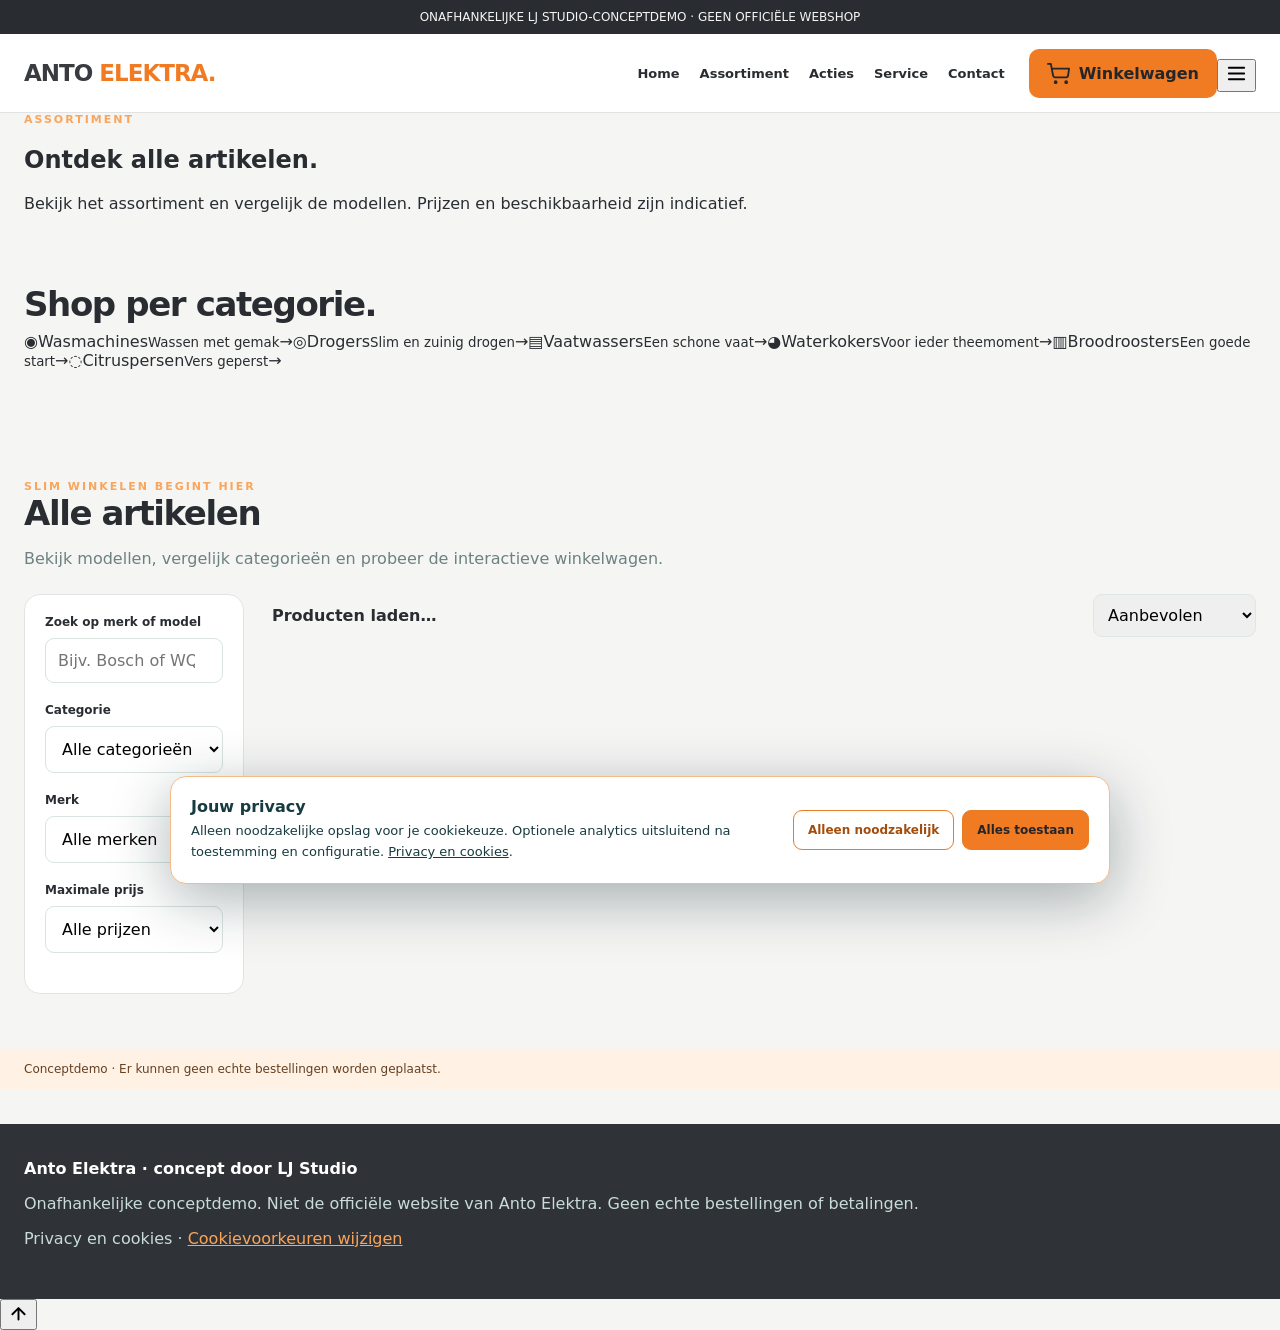
==== assortiment/index.html @ 4a73caa3 "Add responsive multipage catalog, service and category navigation" ====
<!doctype html><html lang="nl"><head><meta charset="utf-8"><meta name="viewport" content="width=device-width,initial-scale=1"><meta name="robots" content="noindex,nofollow"><meta name="theme-color" content="#34373b"><title>Assortiment | Anto Elektra concept · LJ Studio</title><meta name="description" content="Ontdek alle apparaten in de conceptwebshop."><link rel="icon" href="../assets/favicon.svg" type="image/svg+xml"><link rel="stylesheet" href="../assets/style.css?v=5"></head><body><div class="top">ONAFHANKELIJKE LJ STUDIO-CONCEPTDEMO · GEEN OFFICIËLE WEBSHOP</div><header class="header"><div class="wrap head"><a class="brand" href="../index.html" aria-label="Anto Elektra concept, home">ANTO<span> ELEKTRA.</span></a><nav class="site-nav" id="site-nav" aria-label="Hoofdnavigatie"><a href="../index.html" >Home</a><a href="../assortiment/index.html" aria-current="page">Assortiment</a><a href="../index.html#acties">Acties</a><a href="../service.html" >Service</a><a href="../index.html#contact">Contact</a></nav><div class="header-controls"><a class="cart-btn" href="../assortiment/index.html#winkelwagen" aria-label="Bekijk winkelwagen"><svg viewBox="0 0 24 24" width="23" height="23" fill="none" stroke="currentColor" stroke-width="1.9" stroke-linecap="round" stroke-linejoin="round" aria-hidden="true"><circle cx="9" cy="21" r="1"/><circle cx="20" cy="21" r="1"/><path d="M1 2h3l2.4 12.3a2 2 0 0 0 2 1.7H20a2 2 0 0 0 2-1.6L23 7H5"/></svg><span class="cart-label">Winkelwagen</span></a><button class="menu-toggle" type="button" aria-label="Menu openen" aria-controls="site-nav" aria-expanded="false"><svg viewBox="0 0 24 24" width="23" height="23" fill="none" stroke="currentColor" stroke-width="2" stroke-linecap="round"><path d="M4 6h16M4 12h16M4 18h16"/></svg></button></div></div></header><main><section class="subhero"><div class="wrap"><div class="eyebrow">Assortiment</div><h1>Ontdek alle artikelen.</h1><p>Bekijk het assortiment en vergelijk de modellen. Prijzen en beschikbaarheid zijn indicatief.</p></div></section><section class="section"><div class="wrap"><h2>Shop per categorie.</h2><div class="category-tiles"><a class="category-tile" href="../assortiment/wasmachines/"><span class="tile-icon">◉</span><span class="tile-label">Wasmachines</span><small>Wassen met gemak</small><span class="tile-arrow" aria-hidden="true">→</span></a><a class="category-tile" href="../assortiment/drogers/"><span class="tile-icon">◎</span><span class="tile-label">Drogers</span><small>Slim en zuinig drogen</small><span class="tile-arrow" aria-hidden="true">→</span></a><a class="category-tile" href="../assortiment/vaatwassers/"><span class="tile-icon">▤</span><span class="tile-label">Vaatwassers</span><small>Een schone vaat</small><span class="tile-arrow" aria-hidden="true">→</span></a><a class="category-tile" href="../assortiment/waterkokers/"><span class="tile-icon">◕</span><span class="tile-label">Waterkokers</span><small>Voor ieder theemoment</small><span class="tile-arrow" aria-hidden="true">→</span></a><a class="category-tile" href="../assortiment/broodroosters/"><span class="tile-icon">▥</span><span class="tile-label">Broodroosters</span><small>Een goede start</small><span class="tile-arrow" aria-hidden="true">→</span></a><a class="category-tile" href="../assortiment/citruspersen/"><span class="tile-icon">◌</span><span class="tile-label">Citruspersen</span><small>Vers geperst</small><span class="tile-arrow" aria-hidden="true">→</span></a></div></div></section><section class="section" id="producten" data-category-slug=""><div class="wrap"><div class="eyebrow" >Slim winkelen begint hier</div><h2>Alle artikelen</h2><p class="muted">Bekijk modellen, vergelijk categorieën en probeer de interactieve winkelwagen.</p><div class="layout"><aside class="filters"><div><label for="search">Zoek op merk of model</label><input id="search" type="search" placeholder="Bijv. Bosch of WQJ"></div><div><label for="category">Categorie</label><select id="category"><option value="">Alle categorieën</option><option>Wasmachines</option><option>Drogers</option><option>Vaatwassers</option></select></div><div><label for="brand">Merk</label><select id="brand"><option value="">Alle merken</option><option>Bosch</option><option>Siemens</option><option>Miele</option></select></div><div><label for="max-price">Maximale prijs</label><select id="max-price"><option value="">Alle prijzen</option><option value="800">Tot €800</option><option value="1000">Tot €1.000</option><option value="1500">Tot €1.500</option><option value="2500">Tot €2.500</option></select></div></aside><div><div class="catalog-top"><strong id="result-count">Producten laden…</strong><select id="sort" aria-label="Sorteren"><option value="default">Aanbevolen</option><option value="asc">Prijs laag–hoog</option><option value="desc">Prijs hoog–laag</option><option value="name">Naam A–Z</option></select></div><div class="cards" id="product-grid"></div><p id="empty" hidden>Geen producten gevonden. Pas je filters aan.</p></div></div></div></section><div class="notice"><div class="wrap">Conceptdemo · Er kunnen geen echte bestellingen worden geplaatst.</div></div></main><footer class="foot" id="contact"><div class="wrap"><strong>Anto Elektra · concept door LJ Studio</strong><p>Onafhankelijke conceptdemo. Niet de officiële website van Anto Elektra. Geen echte bestellingen of betalingen.</p><p><a href="../privacy.html">Privacy en cookies</a> · <button type="button" data-cookie-settings class="cookie-link">Cookievoorkeuren wijzigen</button></p></div></footer><div id="cart-backdrop" class="drawer-backdrop" hidden></div><aside id="cart-drawer" class="drawer" role="dialog" aria-modal="true" aria-label="Winkelwagen" hidden><div class="drawer-head"><h2>Jouw winkelwagen</h2><button type="button" id="cart-close" aria-label="Sluit winkelwagen">✕</button></div><p class="muted">Demo · geen echte bestellingen</p><div id="cart-lines"></div><div class="progress" aria-hidden="true"><span id="shipping-progress" style="width:0"></span></div><p id="shipping-message" class="muted"></p><div class="totals" id="totals"></div><button class="primary" style="width:100%;opacity:.65;cursor:not-allowed" type="button" disabled>Afrekenen niet beschikbaar</button></aside><div class="detail-backdrop" id="detail-backdrop" hidden><section class="detail" role="dialog" aria-modal="true" aria-label="Productdetails" id="detail-content"></section></div><button class="back-to-top" type="button" aria-label="Terug naar boven" title="Terug naar boven"><svg viewBox="0 0 24 24" width="21" height="21" fill="none" stroke="currentColor" stroke-width="2.2" stroke-linecap="round" stroke-linejoin="round" aria-hidden="true"><path d="m5 14 7-7 7 7M12 7v13"/></svg></button><div class="cookie-banner" id="cookie-banner" role="region" aria-label="Cookiekeuze" hidden><div><strong>Jouw privacy</strong><p>Alleen noodzakelijke opslag voor je cookiekeuze. Optionele analytics uitsluitend na toestemming en configuratie. <a href="../privacy.html">Privacy en cookies</a>.</p></div><div class="cookie-actions"><button type="button" id="cookie-necessary">Alleen noodzakelijk</button><button type="button" id="cookie-accept">Alles toestaan</button></div></div><script src="../assets/config.js" defer></script><script src="../assets/consent.js" defer></script><script src="../assets/site.js?v=1" defer></script><script src="../assets/app.js?v=5" defer></script></body></html>
---- assets/style.css ----
:root{font-family:Inter,system-ui,-apple-system,sans-serif;color:#12252a;background:#f6f8f8;font-synthesis:none}*{box-sizing:border-box}body{margin:0}button,input,select{font:inherit}button{cursor:pointer}a{color:inherit;text-decoration:none}.wrap{max-width:1320px;margin:auto;padding:0 24px}.top{background:#123b42;color:#d9efea;text-align:center;padding:10px;font-size:12px}.header{position:sticky;top:0;background:#fff;z-index:20;border-bottom:1px solid #e1e8e7}.head{display:flex;align-items:center;gap:24px;min-height:78px}.brand{font-weight:900;font-size:23px;letter-spacing:-1px}.brand span{color:#008b80}.head nav{display:flex;gap:20px;font-size:13px;font-weight:700;margin-left:auto}.cart-btn,.primary{background:#087e75;color:#fff;border:0;border-radius:10px;padding:13px 18px;font-weight:800}.cart-btn{white-space:nowrap}.hero{background:#0c3339;color:white;overflow:hidden}.hero-inner{display:grid;grid-template-columns:1.3fr 1fr;gap:35px;align-items:center;min-height:390px}.eyebrow{text-transform:uppercase;letter-spacing:2px;color:#8ce1d2;font-size:11px;font-weight:900}.hero h1{font-size:clamp(36px,5vw,68px);line-height:1.02;letter-spacing:-2.5px;margin:16px 0}.hero p{color:#c4d9d7;line-height:1.7;max-width:550px}.hero-art{height:310px;display:grid;place-items:center;font-size:190px;filter:drop-shadow(0 20px 35px #031b20);color:#c4e8e2}.hero-art svg{width:260px;height:260px}.hero .primary{background:#ffac62;color:#192c2d;display:inline-block;margin-top:15px}.notice{background:#e6f4ef;color:#23584f;padding:13px 0;font-size:12px}.section{padding:55px 0}.section h2{font-size:34px;letter-spacing:-1.4px;margin:0 0 8px}.muted{color:#6d8182}.layout{display:grid;grid-template-columns:220px minmax(0,1fr);gap:28px;margin-top:26px}.filters{background:white;border:1px solid #e2e9e8;border-radius:16px;padding:20px;align-self:start;position:sticky;top:98px}.filters label{display:block;font-weight:800;font-size:12px;margin:0 0 9px}.filters select,.filters input{width:100%;padding:12px;border:1px solid #d9e4e1;border-radius:9px;margin-bottom:20px;background:white}.catalog-top{display:flex;align-items:center;justify-content:space-between;gap:12px;margin-bottom:16px}.catalog-top select{padding:10px;border:1px solid #dce8e4;border-radius:9px}.cards{display:grid;grid-template-columns:repeat(3,minmax(0,1fr));gap:17px}.product{background:white;border:1px solid #e0e8e6;border-radius:16px;overflow:hidden;display:flex;flex-direction:column;min-width:0}.product-art{height:190px;background:linear-gradient(145deg,#e6f1ef,#f9fbfb);display:grid;place-items:center;position:relative}.product-art svg{width:125px;height:145px}.product-art small{position:absolute;top:12px;left:12px;font-size:9px;font-weight:900;letter-spacing:1px;background:#fff;border-radius:30px;padding:7px 9px}.product-body{padding:19px;display:flex;flex-direction:column;flex:1}.product-body .category{color:#00867c;font-size:10px;text-transform:uppercase;font-weight:900;letter-spacing:1px}.product-body h3{font-size:16px;margin:8px 0;min-height:39px}.product-body p{font-size:12px;line-height:1.6;color:#718284}.product-bottom{margin-top:auto;padding-top:15px}.price{font-size:23px;font-weight:900;letter-spacing:-.6px}.product-actions{display:flex;gap:8px;margin-top:12px}.product-actions button{flex:1;padding:11px 8px;border-radius:8px;font-weight:800;font-size:12px;border:1px solid #b8d9d3;background:#edf9f6;color:#087c72}.product-actions button.add{background:#087e75;color:white}.product-actions button:disabled{background:#e9eeee;color:#6b7776;cursor:not-allowed}.drawer-backdrop{position:fixed;inset:0;background:#061c2088;z-index:30}.drawer{position:fixed;right:0;top:0;bottom:0;width:min(460px,100vw);background:white;z-index:31;padding:24px;overflow:auto;box-shadow:-10px 0 50px #061c2033}.drawer-head{display:flex;justify-content:space-between;align-items:center}.drawer-head button,.close{border:0;background:#eff5f2;padding:10px;border-radius:9px}.cart-line{border-bottom:1px solid #e1e9e6;padding:18px 0;display:flex;justify-content:space-between;gap:10px}.qty{display:flex;align-items:center;gap:9px;margin-top:10px}.qty button{width:29px;height:29px;border:1px solid #cde1dc;background:white;border-radius:7px}.qty input{width:42px;text-align:center;border:1px solid #cde1dc;border-radius:7px;padding:5px}.totals{margin-top:25px;border-top:2px solid #123b42;padding-top:14px}.totals div{display:flex;justify-content:space-between;margin:12px 0}.progress{height:8px;border-radius:20px;background:#e0e9e6;overflow:hidden}.progress span{height:100%;display:block;background:#078d7d}.foot{background:#102d33;color:#c9dcd9;padding:35px 0;margin-top:35px}.foot strong{color:white}.detail-backdrop{position:fixed;inset:0;background:#061c20a8;z-index:40;display:grid;place-items:center;padding:18px}.detail{background:white;border-radius:18px;padding:28px;max-width:520px;width:100%;max-height:90vh;overflow:auto}.detail h2{margin:8px 0}.detail p{line-height:1.7}.detail .close{float:right}[hidden]{display:none!important}@media(max-width:950px){.cards{grid-template-columns:repeat(2,minmax(0,1fr))}.head nav{display:none}.hero-inner{grid-template-columns:1fr}.hero-art{display:none}}@media(max-width:600px){.wrap{padding:0 16px}.head{min-height:66px;gap:10px}.brand{font-size:19px}.cart-btn{margin-left:auto;font-size:12px;padding:11px}.hero-inner{min-height:310px}.hero h1{letter-spacing:-1.7px}.section{padding:36px 0}.section h2{font-size:28px}.layout{display:block}.filters{position:static;margin-bottom:20px;display:grid;grid-template-columns:1fr 1fr;gap:0 12px}.filters label{grid-column:span 1}.filters select,.filters input{margin-bottom:12px}.cards{gap:10px}.product-art{height:140px}.product-art svg{width:90px;height:110px}.product-body{padding:12px}.product-body h3{font-size:13px;min-height:34px}.product-body p{font-size:10px}.price{font-size:18px}.product-actions{flex-direction:column}.catalog-top{align-items:flex-start}.catalog-top select{max-width:145px;font-size:11px}}
/* Masterprompt 3.0 consent UI */.cookie-banner{position:fixed;left:16px;right:16px;bottom:16px;z-index:100;background:#fff;color:#173b40;border:1px solid #b5d8d2;box-shadow:0 15px 60px #071e2255;border-radius:16px;padding:20px;max-width:940px;margin:auto;display:flex;align-items:center;gap:24px}.cookie-banner[hidden]{display:none!important}.cookie-banner strong{font-size:16px}.cookie-banner p{font-size:13px;line-height:1.6;margin:5px 0 0}.cookie-banner a{text-decoration:underline}.cookie-actions{display:flex;gap:8px;flex-shrink:0}.cookie-actions button{padding:12px 14px;border:1px solid #0b7d72;border-radius:9px;background:#fff;color:#07594f;font-size:12px;font-weight:800}.cookie-actions button:last-child{background:#087e75;color:#fff}.cookie-link{background:none;border:0;color:inherit;text-decoration:underline;padding:0}.cookie-actions button:focus-visible,.cookie-link:focus-visible,a:focus-visible,button:focus-visible,input:focus-visible,select:focus-visible{outline:3px solid #f6a251;outline-offset:3px}@media(max-width:650px){.cookie-banner{display:block;padding:17px;bottom:8px;left:8px;right:8px}.cookie-actions{margin-top:14px;flex-wrap:wrap}.cookie-actions button{flex:1;min-width:130px}}
/* Anto Elektra concept: anthracite grey + orange */
:root{color:#292d31;background:#f5f5f4}body{background:#f5f5f4}.top{background:#292d31;color:#f5f5f5}.header{border-bottom:1px solid #e2e2e2}.brand{color:#383b3f}.brand span{color:#f17b22}.hero{background:linear-gradient(120deg,#32353a 0%,#51565a 100%)}.hero .eyebrow,.eyebrow{color:#f9a55b!important}.hero p{color:#e2e2e2}.hero .primary,.primary,.cart-btn,.product-actions button.add,.cookie-actions button:last-child{background:#f17b22;color:#242629}.hero .primary:hover,.primary:hover,.cart-btn:hover,.product-actions button.add:hover{background:#ff983d}.notice{background:#fff1e4;color:#654021}.product-body .category{color:#bf5e13}.product-actions button{background:#fff3e9;border-color:#f5c8a3;color:#8c450d}.filters,.product{border-color:#e3e3e3}.product-art{background:linear-gradient(145deg,#e7e7e7,#fafafa)}.product-art small{color:#7a4a26}.progress span{background:#f17b22}.foot{background:#2f3236}.cookie-actions button{border-color:#e77d27;color:#a34d0c}.cookie-banner{border-color:#f3bb88}.cookie-link{color:#f9a55b}.cart-btn{display:inline-flex;align-items:center;gap:9px}.cart-btn svg{flex-shrink:0}.cart-count{display:grid;place-items:center;background:#292d31;color:white;min-width:23px;height:23px;border-radius:50%;font-size:11px;padding:0 5px}.floating-cart{position:fixed;right:17px;bottom:90px;z-index:22;width:60px;height:60px;border-radius:50%;border:0;background:#f17b22;color:#242629;box-shadow:0 12px 35px #0004;display:flex;align-items:center;justify-content:center}.floating-cart[hidden]{display:none!important}.floating-cart svg{width:29px;height:29px}.floating-cart span{position:absolute;top:-5px;right:-5px;background:#33373b;color:white;border-radius:50%;min-width:23px;height:23px;display:grid;place-items:center;font-size:11px;font-weight:900;padding:0 5px}.promo-section{background:#fff}.promo-grid{display:grid;grid-template-columns:repeat(3,minmax(0,1fr));gap:18px;margin-top:25px}.promo-card{border:1px solid #e9ded5;border-radius:18px;background:#fcfaf8;padding:25px;display:flex;flex-direction:column;min-height:250px}.promo-kicker{font-size:11px;letter-spacing:1.3px;font-weight:900;color:#c46418}.promo-card h3{font-size:25px;line-height:1.2;margin:14px 0}.promo-card p{font-size:13px;line-height:1.7;color:#626568}.promo-date{font-size:11px;font-weight:700;color:#7e6c60;margin-top:auto;padding-top:15px}.promo-card a{font-size:12px;font-weight:900;color:#b65a12;margin-top:12px;text-decoration:underline}.promo-disclaimer{font-size:11px;color:#727272;margin-top:18px}@media(max-width:900px){.promo-grid{grid-template-columns:1fr 1fr}}@media(max-width:600px){.cart-label{display:none}.cart-btn{padding:11px}.promo-grid{grid-template-columns:1fr}.promo-card{min-height:0}.floating-cart{bottom:78px;right:12px;width:54px;height:54px}}
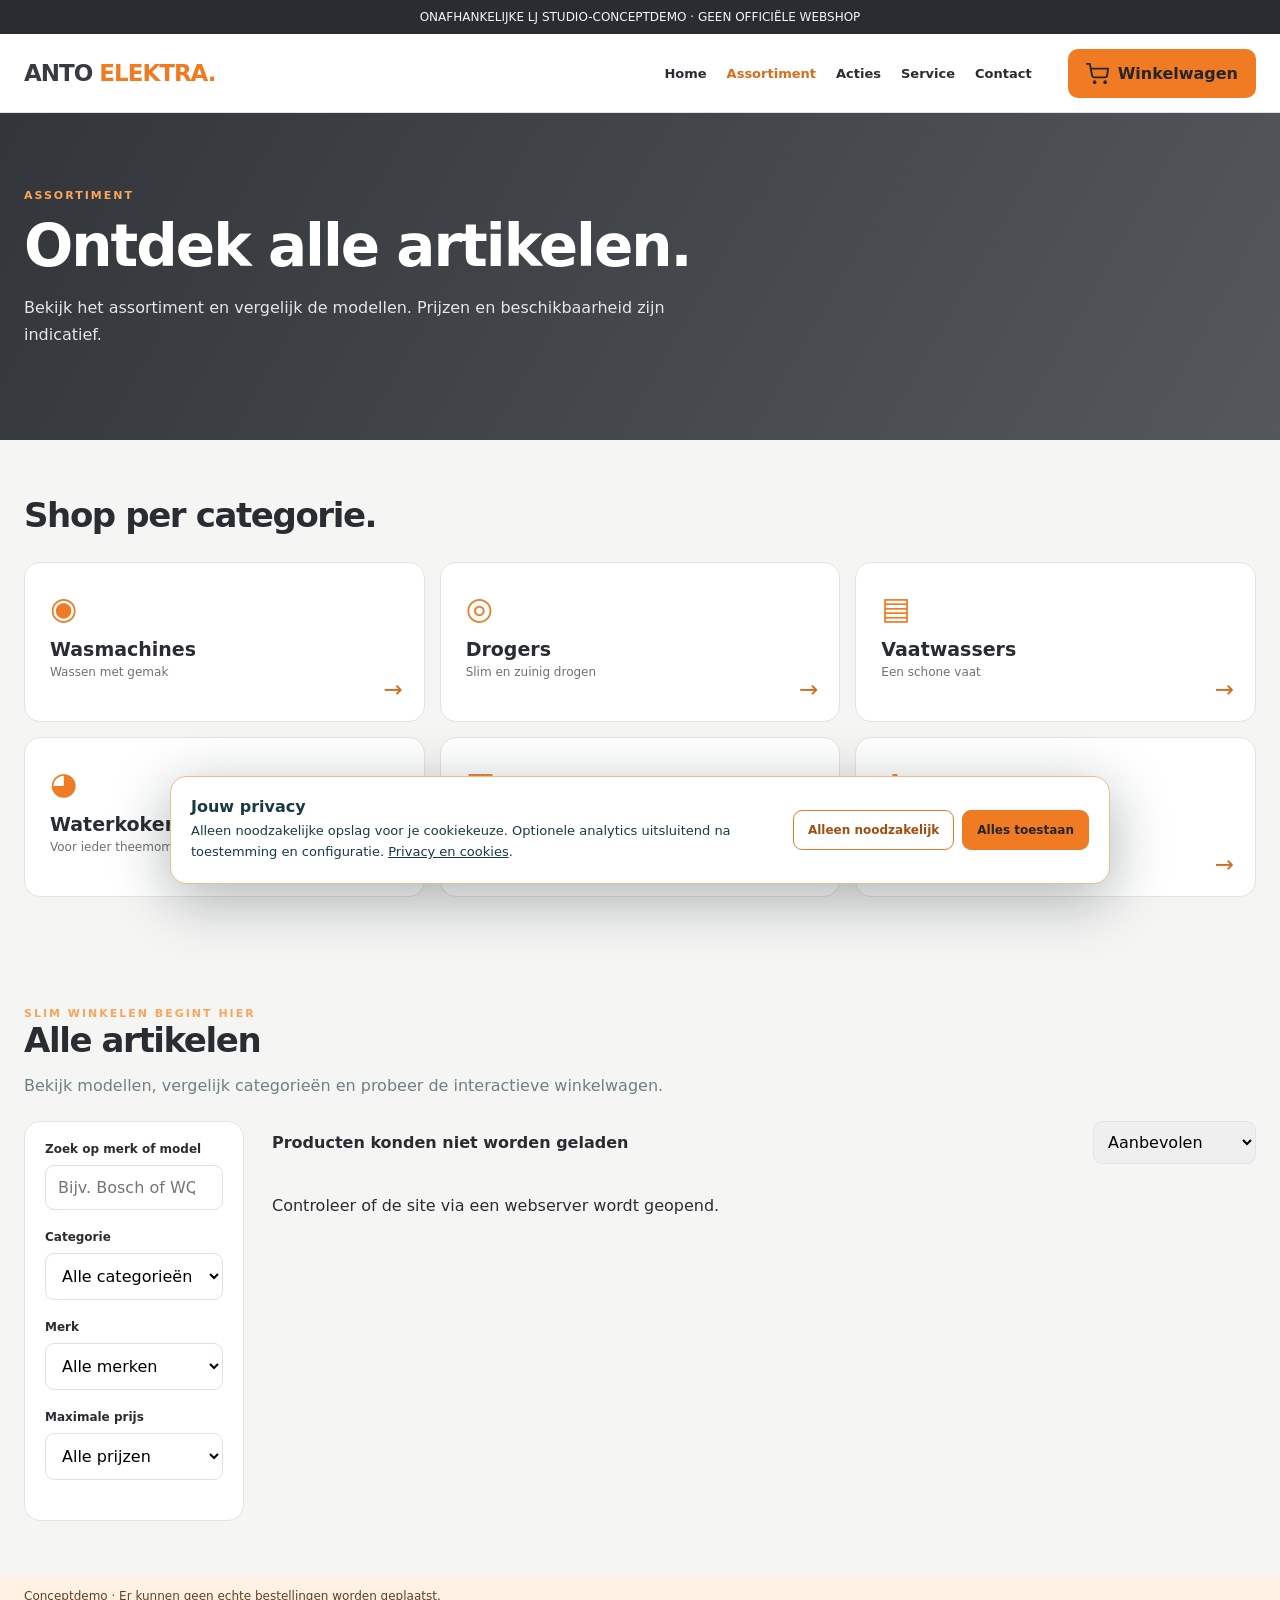
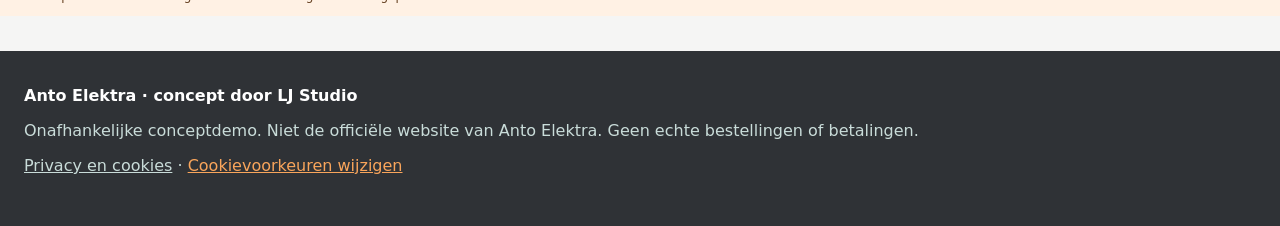
==== commit 6c04b980: "Fix product JSON path for assortment root page" ====
--- a/assortiment/index.html
+++ b/assortiment/index.html
@@ -1 +1 @@
-<!doctype html><html lang="nl"><head><meta charset="utf-8"><meta name="viewport" content="width=device-width,initial-scale=1"><meta name="robots" content="noindex,nofollow"><meta name="theme-color" content="#34373b"><title>Assortiment | Anto Elektra concept · LJ Studio</title><meta name="description" content="Ontdek alle apparaten in de conceptwebshop."><link rel="icon" href="../assets/favicon.svg" type="image/svg+xml"><link rel="stylesheet" href="../assets/style.css?v=5"></head><body><div class="top">ONAFHANKELIJKE LJ STUDIO-CONCEPTDEMO · GEEN OFFICIËLE WEBSHOP</div><header class="header"><div class="wrap head"><a class="brand" href="../index.html" aria-label="Anto Elektra concept, home">ANTO<span> ELEKTRA.</span></a><nav class="site-nav" id="site-nav" aria-label="Hoofdnavigatie"><a href="../index.html" >Home</a><a href="../assortiment/index.html" aria-current="page">Assortiment</a><a href="../index.html#acties">Acties</a><a href="../service.html" >Service</a><a href="../index.html#contact">Contact</a></nav><div class="header-controls"><a class="cart-btn" href="../assortiment/index.html#winkelwagen" aria-label="Bekijk winkelwagen"><svg viewBox="0 0 24 24" width="23" height="23" fill="none" stroke="currentColor" stroke-width="1.9" stroke-linecap="round" stroke-linejoin="round" aria-hidden="true"><circle cx="9" cy="21" r="1"/><circle cx="20" cy="21" r="1"/><path d="M1 2h3l2.4 12.3a2 2 0 0 0 2 1.7H20a2 2 0 0 0 2-1.6L23 7H5"/></svg><span class="cart-label">Winkelwagen</span></a><button class="menu-toggle" type="button" aria-label="Menu openen" aria-controls="site-nav" aria-expanded="false"><svg viewBox="0 0 24 24" width="23" height="23" fill="none" stroke="currentColor" stroke-width="2" stroke-linecap="round"><path d="M4 6h16M4 12h16M4 18h16"/></svg></button></div></div></header><main><section class="subhero"><div class="wrap"><div class="eyebrow">Assortiment</div><h1>Ontdek alle artikelen.</h1><p>Bekijk het assortiment en vergelijk de modellen. Prijzen en beschikbaarheid zijn indicatief.</p></div></section><section class="section"><div class="wrap"><h2>Shop per categorie.</h2><div class="category-tiles"><a class="category-tile" href="../assortiment/wasmachines/"><span class="tile-icon">◉</span><span class="tile-label">Wasmachines</span><small>Wassen met gemak</small><span class="tile-arrow" aria-hidden="true">→</span></a><a class="category-tile" href="../assortiment/drogers/"><span class="tile-icon">◎</span><span class="tile-label">Drogers</span><small>Slim en zuinig drogen</small><span class="tile-arrow" aria-hidden="true">→</span></a><a class="category-tile" href="../assortiment/vaatwassers/"><span class="tile-icon">▤</span><span class="tile-label">Vaatwassers</span><small>Een schone vaat</small><span class="tile-arrow" aria-hidden="true">→</span></a><a class="category-tile" href="../assortiment/waterkokers/"><span class="tile-icon">◕</span><span class="tile-label">Waterkokers</span><small>Voor ieder theemoment</small><span class="tile-arrow" aria-hidden="true">→</span></a><a class="category-tile" href="../assortiment/broodroosters/"><span class="tile-icon">▥</span><span class="tile-label">Broodroosters</span><small>Een goede start</small><span class="tile-arrow" aria-hidden="true">→</span></a><a class="category-tile" href="../assortiment/citruspersen/"><span class="tile-icon">◌</span><span class="tile-label">Citruspersen</span><small>Vers geperst</small><span class="tile-arrow" aria-hidden="true">→</span></a></div></div></section><section class="section" id="producten" data-category-slug=""><div class="wrap"><div class="eyebrow" >Slim winkelen begint hier</div><h2>Alle artikelen</h2><p class="muted">Bekijk modellen, vergelijk categorieën en probeer de interactieve winkelwagen.</p><div class="layout"><aside class="filters"><div><label for="search">Zoek op merk of model</label><input id="search" type="search" placeholder="Bijv. Bosch of WQJ"></div><div><label for="category">Categorie</label><select id="category"><option value="">Alle categorieën</option><option>Wasmachines</option><option>Drogers</option><option>Vaatwassers</option></select></div><div><label for="brand">Merk</label><select id="brand"><option value="">Alle merken</option><option>Bosch</option><option>Siemens</option><option>Miele</option></select></div><div><label for="max-price">Maximale prijs</label><select id="max-price"><option value="">Alle prijzen</option><option value="800">Tot €800</option><option value="1000">Tot €1.000</option><option value="1500">Tot €1.500</option><option value="2500">Tot €2.500</option></select></div></aside><div><div class="catalog-top"><strong id="result-count">Producten laden…</strong><select id="sort" aria-label="Sorteren"><option value="default">Aanbevolen</option><option value="asc">Prijs laag–hoog</option><option value="desc">Prijs hoog–laag</option><option value="name">Naam A–Z</option></select></div><div class="cards" id="product-grid"></div><p id="empty" hidden>Geen producten gevonden. Pas je filters aan.</p></div></div></div></section><div class="notice"><div class="wrap">Conceptdemo · Er kunnen geen echte bestellingen worden geplaatst.</div></div></main><footer class="foot" id="contact"><div class="wrap"><strong>Anto Elektra · concept door LJ Studio</strong><p>Onafhankelijke conceptdemo. Niet de officiële website van Anto Elektra. Geen echte bestellingen of betalingen.</p><p><a href="../privacy.html">Privacy en cookies</a> · <button type="button" data-cookie-settings class="cookie-link">Cookievoorkeuren wijzigen</button></p></div></footer><div id="cart-backdrop" class="drawer-backdrop" hidden></div><aside id="cart-drawer" class="drawer" role="dialog" aria-modal="true" aria-label="Winkelwagen" hidden><div class="drawer-head"><h2>Jouw winkelwagen</h2><button type="button" id="cart-close" aria-label="Sluit winkelwagen">✕</button></div><p class="muted">Demo · geen echte bestellingen</p><div id="cart-lines"></div><div class="progress" aria-hidden="true"><span id="shipping-progress" style="width:0"></span></div><p id="shipping-message" class="muted"></p><div class="totals" id="totals"></div><button class="primary" style="width:100%;opacity:.65;cursor:not-allowed" type="button" disabled>Afrekenen niet beschikbaar</button></aside><div class="detail-backdrop" id="detail-backdrop" hidden><section class="detail" role="dialog" aria-modal="true" aria-label="Productdetails" id="detail-content"></section></div><button class="back-to-top" type="button" aria-label="Terug naar boven" title="Terug naar boven"><svg viewBox="0 0 24 24" width="21" height="21" fill="none" stroke="currentColor" stroke-width="2.2" stroke-linecap="round" stroke-linejoin="round" aria-hidden="true"><path d="m5 14 7-7 7 7M12 7v13"/></svg></button><div class="cookie-banner" id="cookie-banner" role="region" aria-label="Cookiekeuze" hidden><div><strong>Jouw privacy</strong><p>Alleen noodzakelijke opslag voor je cookiekeuze. Optionele analytics uitsluitend na toestemming en configuratie. <a href="../privacy.html">Privacy en cookies</a>.</p></div><div class="cookie-actions"><button type="button" id="cookie-necessary">Alleen noodzakelijk</button><button type="button" id="cookie-accept">Alles toestaan</button></div></div><script src="../assets/config.js" defer></script><script src="../assets/consent.js" defer></script><script src="../assets/site.js?v=1" defer></script><script src="../assets/app.js?v=5" defer></script></body></html>+<!doctype html><html lang="nl"><head><meta charset="utf-8"><meta name="viewport" content="width=device-width,initial-scale=1"><meta name="robots" content="noindex,nofollow"><meta name="theme-color" content="#34373b"><title>Assortiment | Anto Elektra concept · LJ Studio</title><meta name="description" content="Ontdek alle apparaten in de conceptwebshop."><link rel="icon" href="../assets/favicon.svg" type="image/svg+xml"><link rel="stylesheet" href="../assets/style.css?v=5"></head><body><div class="top">ONAFHANKELIJKE LJ STUDIO-CONCEPTDEMO · GEEN OFFICIËLE WEBSHOP</div><header class="header"><div class="wrap head"><a class="brand" href="../index.html" aria-label="Anto Elektra concept, home">ANTO<span> ELEKTRA.</span></a><nav class="site-nav" id="site-nav" aria-label="Hoofdnavigatie"><a href="../index.html" >Home</a><a href="../assortiment/index.html" aria-current="page">Assortiment</a><a href="../index.html#acties">Acties</a><a href="../service.html" >Service</a><a href="../index.html#contact">Contact</a></nav><div class="header-controls"><a class="cart-btn" href="../assortiment/index.html#winkelwagen" aria-label="Bekijk winkelwagen"><svg viewBox="0 0 24 24" width="23" height="23" fill="none" stroke="currentColor" stroke-width="1.9" stroke-linecap="round" stroke-linejoin="round" aria-hidden="true"><circle cx="9" cy="21" r="1"/><circle cx="20" cy="21" r="1"/><path d="M1 2h3l2.4 12.3a2 2 0 0 0 2 1.7H20a2 2 0 0 0 2-1.6L23 7H5"/></svg><span class="cart-label">Winkelwagen</span></a><button class="menu-toggle" type="button" aria-label="Menu openen" aria-controls="site-nav" aria-expanded="false"><svg viewBox="0 0 24 24" width="23" height="23" fill="none" stroke="currentColor" stroke-width="2" stroke-linecap="round"><path d="M4 6h16M4 12h16M4 18h16"/></svg></button></div></div></header><main><section class="subhero"><div class="wrap"><div class="eyebrow">Assortiment</div><h1>Ontdek alle artikelen.</h1><p>Bekijk het assortiment en vergelijk de modellen. Prijzen en beschikbaarheid zijn indicatief.</p></div></section><section class="section"><div class="wrap"><h2>Shop per categorie.</h2><div class="category-tiles"><a class="category-tile" href="../assortiment/wasmachines/"><span class="tile-icon">◉</span><span class="tile-label">Wasmachines</span><small>Wassen met gemak</small><span class="tile-arrow" aria-hidden="true">→</span></a><a class="category-tile" href="../assortiment/drogers/"><span class="tile-icon">◎</span><span class="tile-label">Drogers</span><small>Slim en zuinig drogen</small><span class="tile-arrow" aria-hidden="true">→</span></a><a class="category-tile" href="../assortiment/vaatwassers/"><span class="tile-icon">▤</span><span class="tile-label">Vaatwassers</span><small>Een schone vaat</small><span class="tile-arrow" aria-hidden="true">→</span></a><a class="category-tile" href="../assortiment/waterkokers/"><span class="tile-icon">◕</span><span class="tile-label">Waterkokers</span><small>Voor ieder theemoment</small><span class="tile-arrow" aria-hidden="true">→</span></a><a class="category-tile" href="../assortiment/broodroosters/"><span class="tile-icon">▥</span><span class="tile-label">Broodroosters</span><small>Een goede start</small><span class="tile-arrow" aria-hidden="true">→</span></a><a class="category-tile" href="../assortiment/citruspersen/"><span class="tile-icon">◌</span><span class="tile-label">Citruspersen</span><small>Vers geperst</small><span class="tile-arrow" aria-hidden="true">→</span></a></div></div></section><section class="section" id="producten" data-catalog-data="../data/products.json" data-category-slug=""><div class="wrap"><div class="eyebrow" >Slim winkelen begint hier</div><h2>Alle artikelen</h2><p class="muted">Bekijk modellen, vergelijk categorieën en probeer de interactieve winkelwagen.</p><div class="layout"><aside class="filters"><div><label for="search">Zoek op merk of model</label><input id="search" type="search" placeholder="Bijv. Bosch of WQJ"></div><div><label for="category">Categorie</label><select id="category"><option value="">Alle categorieën</option><option>Wasmachines</option><option>Drogers</option><option>Vaatwassers</option></select></div><div><label for="brand">Merk</label><select id="brand"><option value="">Alle merken</option><option>Bosch</option><option>Siemens</option><option>Miele</option></select></div><div><label for="max-price">Maximale prijs</label><select id="max-price"><option value="">Alle prijzen</option><option value="800">Tot €800</option><option value="1000">Tot €1.000</option><option value="1500">Tot €1.500</option><option value="2500">Tot €2.500</option></select></div></aside><div><div class="catalog-top"><strong id="result-count">Producten laden…</strong><select id="sort" aria-label="Sorteren"><option value="default">Aanbevolen</option><option value="asc">Prijs laag–hoog</option><option value="desc">Prijs hoog–laag</option><option value="name">Naam A–Z</option></select></div><div class="cards" id="product-grid"></div><p id="empty" hidden>Geen producten gevonden. Pas je filters aan.</p></div></div></div></section><div class="notice"><div class="wrap">Conceptdemo · Er kunnen geen echte bestellingen worden geplaatst.</div></div></main><footer class="foot" id="contact"><div class="wrap"><strong>Anto Elektra · concept door LJ Studio</strong><p>Onafhankelijke conceptdemo. Niet de officiële website van Anto Elektra. Geen echte bestellingen of betalingen.</p><p><a href="../privacy.html">Privacy en cookies</a> · <button type="button" data-cookie-settings class="cookie-link">Cookievoorkeuren wijzigen</button></p></div></footer><div id="cart-backdrop" class="drawer-backdrop" hidden></div><aside id="cart-drawer" class="drawer" role="dialog" aria-modal="true" aria-label="Winkelwagen" hidden><div class="drawer-head"><h2>Jouw winkelwagen</h2><button type="button" id="cart-close" aria-label="Sluit winkelwagen">✕</button></div><p class="muted">Demo · geen echte bestellingen</p><div id="cart-lines"></div><div class="progress" aria-hidden="true"><span id="shipping-progress" style="width:0"></span></div><p id="shipping-message" class="muted"></p><div class="totals" id="totals"></div><button class="primary" style="width:100%;opacity:.65;cursor:not-allowed" type="button" disabled>Afrekenen niet beschikbaar</button></aside><div class="detail-backdrop" id="detail-backdrop" hidden><section class="detail" role="dialog" aria-modal="true" aria-label="Productdetails" id="detail-content"></section></div><button class="back-to-top" type="button" aria-label="Terug naar boven" title="Terug naar boven"><svg viewBox="0 0 24 24" width="21" height="21" fill="none" stroke="currentColor" stroke-width="2.2" stroke-linecap="round" stroke-linejoin="round" aria-hidden="true"><path d="m5 14 7-7 7 7M12 7v13"/></svg></button><div class="cookie-banner" id="cookie-banner" role="region" aria-label="Cookiekeuze" hidden><div><strong>Jouw privacy</strong><p>Alleen noodzakelijke opslag voor je cookiekeuze. Optionele analytics uitsluitend na toestemming en configuratie. <a href="../privacy.html">Privacy en cookies</a>.</p></div><div class="cookie-actions"><button type="button" id="cookie-necessary">Alleen noodzakelijk</button><button type="button" id="cookie-accept">Alles toestaan</button></div></div><script src="../assets/config.js" defer></script><script src="../assets/consent.js" defer></script><script src="../assets/site.js?v=1" defer></script><script src="../assets/app.js?v=5" defer></script></body></html>
--- a/assets/style.css
+++ b/assets/style.css
@@ -2,3 +2,6 @@
 /* Masterprompt 3.0 consent UI */.cookie-banner{position:fixed;left:16px;right:16px;bottom:16px;z-index:100;background:#fff;color:#173b40;border:1px solid #b5d8d2;box-shadow:0 15px 60px #071e2255;border-radius:16px;padding:20px;max-width:940px;margin:auto;display:flex;align-items:center;gap:24px}.cookie-banner[hidden]{display:none!important}.cookie-banner strong{font-size:16px}.cookie-banner p{font-size:13px;line-height:1.6;margin:5px 0 0}.cookie-banner a{text-decoration:underline}.cookie-actions{display:flex;gap:8px;flex-shrink:0}.cookie-actions button{padding:12px 14px;border:1px solid #0b7d72;border-radius:9px;background:#fff;color:#07594f;font-size:12px;font-weight:800}.cookie-actions button:last-child{background:#087e75;color:#fff}.cookie-link{background:none;border:0;color:inherit;text-decoration:underline;padding:0}.cookie-actions button:focus-visible,.cookie-link:focus-visible,a:focus-visible,button:focus-visible,input:focus-visible,select:focus-visible{outline:3px solid #f6a251;outline-offset:3px}@media(max-width:650px){.cookie-banner{display:block;padding:17px;bottom:8px;left:8px;right:8px}.cookie-actions{margin-top:14px;flex-wrap:wrap}.cookie-actions button{flex:1;min-width:130px}}
 /* Anto Elektra concept: anthracite grey + orange */
 :root{color:#292d31;background:#f5f5f4}body{background:#f5f5f4}.top{background:#292d31;color:#f5f5f5}.header{border-bottom:1px solid #e2e2e2}.brand{color:#383b3f}.brand span{color:#f17b22}.hero{background:linear-gradient(120deg,#32353a 0%,#51565a 100%)}.hero .eyebrow,.eyebrow{color:#f9a55b!important}.hero p{color:#e2e2e2}.hero .primary,.primary,.cart-btn,.product-actions button.add,.cookie-actions button:last-child{background:#f17b22;color:#242629}.hero .primary:hover,.primary:hover,.cart-btn:hover,.product-actions button.add:hover{background:#ff983d}.notice{background:#fff1e4;color:#654021}.product-body .category{color:#bf5e13}.product-actions button{background:#fff3e9;border-color:#f5c8a3;color:#8c450d}.filters,.product{border-color:#e3e3e3}.product-art{background:linear-gradient(145deg,#e7e7e7,#fafafa)}.product-art small{color:#7a4a26}.progress span{background:#f17b22}.foot{background:#2f3236}.cookie-actions button{border-color:#e77d27;color:#a34d0c}.cookie-banner{border-color:#f3bb88}.cookie-link{color:#f9a55b}.cart-btn{display:inline-flex;align-items:center;gap:9px}.cart-btn svg{flex-shrink:0}.cart-count{display:grid;place-items:center;background:#292d31;color:white;min-width:23px;height:23px;border-radius:50%;font-size:11px;padding:0 5px}.floating-cart{position:fixed;right:17px;bottom:90px;z-index:22;width:60px;height:60px;border-radius:50%;border:0;background:#f17b22;color:#242629;box-shadow:0 12px 35px #0004;display:flex;align-items:center;justify-content:center}.floating-cart[hidden]{display:none!important}.floating-cart svg{width:29px;height:29px}.floating-cart span{position:absolute;top:-5px;right:-5px;background:#33373b;color:white;border-radius:50%;min-width:23px;height:23px;display:grid;place-items:center;font-size:11px;font-weight:900;padding:0 5px}.promo-section{background:#fff}.promo-grid{display:grid;grid-template-columns:repeat(3,minmax(0,1fr));gap:18px;margin-top:25px}.promo-card{border:1px solid #e9ded5;border-radius:18px;background:#fcfaf8;padding:25px;display:flex;flex-direction:column;min-height:250px}.promo-kicker{font-size:11px;letter-spacing:1.3px;font-weight:900;color:#c46418}.promo-card h3{font-size:25px;line-height:1.2;margin:14px 0}.promo-card p{font-size:13px;line-height:1.7;color:#626568}.promo-date{font-size:11px;font-weight:700;color:#7e6c60;margin-top:auto;padding-top:15px}.promo-card a{font-size:12px;font-weight:900;color:#b65a12;margin-top:12px;text-decoration:underline}.promo-disclaimer{font-size:11px;color:#727272;margin-top:18px}@media(max-width:900px){.promo-grid{grid-template-columns:1fr 1fr}}@media(max-width:600px){.cart-label{display:none}.cart-btn{padding:11px}.promo-grid{grid-template-columns:1fr}.promo-card{min-height:0}.floating-cart{bottom:78px;right:12px;width:54px;height:54px}}
+
+/* Multi-page navigation and compact controls */
+.head{position:relative}.header-controls{display:flex;align-items:center;gap:9px;margin-left:12px}.head nav{margin-left:auto}.menu-toggle{display:none;border:1px solid #dedede;background:#fff;color:#34373b;width:45px;height:45px;border-radius:11px;align-items:center;justify-content:center}.head nav a[aria-current="page"]{color:#dc6b1a}.back-to-top{position:fixed;bottom:18px;right:18px;width:43px;height:43px;border-radius:13px;border:1px solid #e6b58d;background:#fff;color:#b95710;box-shadow:0 6px 20px #0002;z-index:24;display:grid;place-items:center;opacity:0;pointer-events:none;transform:translateY(8px);transition:opacity .2s,transform .2s}.back-to-top.is-visible{opacity:1;pointer-events:auto;transform:none}.floating-cart{bottom:74px}.category-tiles{display:grid;grid-template-columns:repeat(3,minmax(0,1fr));gap:15px;margin-top:27px}.category-tile{background:white;border:1px solid #e6e2df;border-radius:16px;padding:25px;min-height:160px;display:flex;flex-direction:column;position:relative;transition:transform .2s,box-shadow .2s}.category-tile:hover{transform:translateY(-3px);box-shadow:0 12px 30px #0001}.tile-icon{font-size:31px;color:#ef7b25;line-height:1.3}.tile-label{font-weight:900;font-size:19px;margin-top:10px}.category-tile small{font-size:12px;color:#6e7174;margin-top:5px}.tile-arrow{position:absolute;right:21px;bottom:19px;color:#d46d1b;font-size:23px}.subhero{background:linear-gradient(120deg,#32353a,#54575b);color:white;padding:76px 0}.subhero h1{font-size:clamp(34px,5vw,58px);letter-spacing:-2px;line-height:1.08;max-width:760px;margin:13px 0}.subhero p{max-width:660px;color:#e5e5e5;line-height:1.7}.service-grid{display:grid;grid-template-columns:repeat(3,minmax(0,1fr));gap:17px;margin-top:30px}.service-card{padding:27px;background:white;border:1px solid #e7e2df;border-radius:17px}.service-num{font-size:12px;color:#c35e16;font-weight:900;letter-spacing:2px}.service-card h3{font-size:21px;margin:18px 0 9px}.service-card p{font-size:14px;color:#6e7174;line-height:1.75}.service-teaser{background:#363a3e;color:white}.service-teaser p{color:#d5d5d5;max-width:700px;line-height:1.8}.service-teaser .primary{display:inline-block;margin:16px 14px 0 0}.hero-secondary{display:inline-block;color:#fff;text-decoration:underline;text-underline-offset:5px;margin:16px 0 0 12px;font-weight:700}.foot a{text-decoration:underline}.cart-btn{text-decoration:none}@media(max-width:950px){.menu-toggle{display:flex}.head nav{display:none;position:absolute;top:100%;left:0;right:0;background:white;box-shadow:0 18px 30px #0002;border-top:1px solid #eee;padding:14px 24px;flex-direction:column;gap:0}.head nav.is-open{display:flex}.head nav a{padding:14px 6px;border-bottom:1px solid #f1f1f1}.header-controls{margin-left:auto}.category-tiles,.service-grid{grid-template-columns:repeat(2,minmax(0,1fr))}}@media(max-width:600px){.head{gap:6px}.brand{font-size:17px;letter-spacing:-.8px}.header-controls{gap:6px}.cart-btn{width:43px;height:43px;display:flex;align-items:center;justify-content:center;padding:0}.menu-toggle{width:43px;height:43px}.category-tiles,.service-grid{grid-template-columns:1fr 1fr;gap:9px}.category-tile{padding:15px;min-height:146px}.tile-label{font-size:15px}.tile-icon{font-size:24px}.tile-arrow{right:12px;bottom:12px}.service-grid{grid-template-columns:1fr}.subhero{padding:46px 0}.back-to-top{right:13px;bottom:14px;width:40px;height:40px}.floating-cart{bottom:66px;right:12px}}
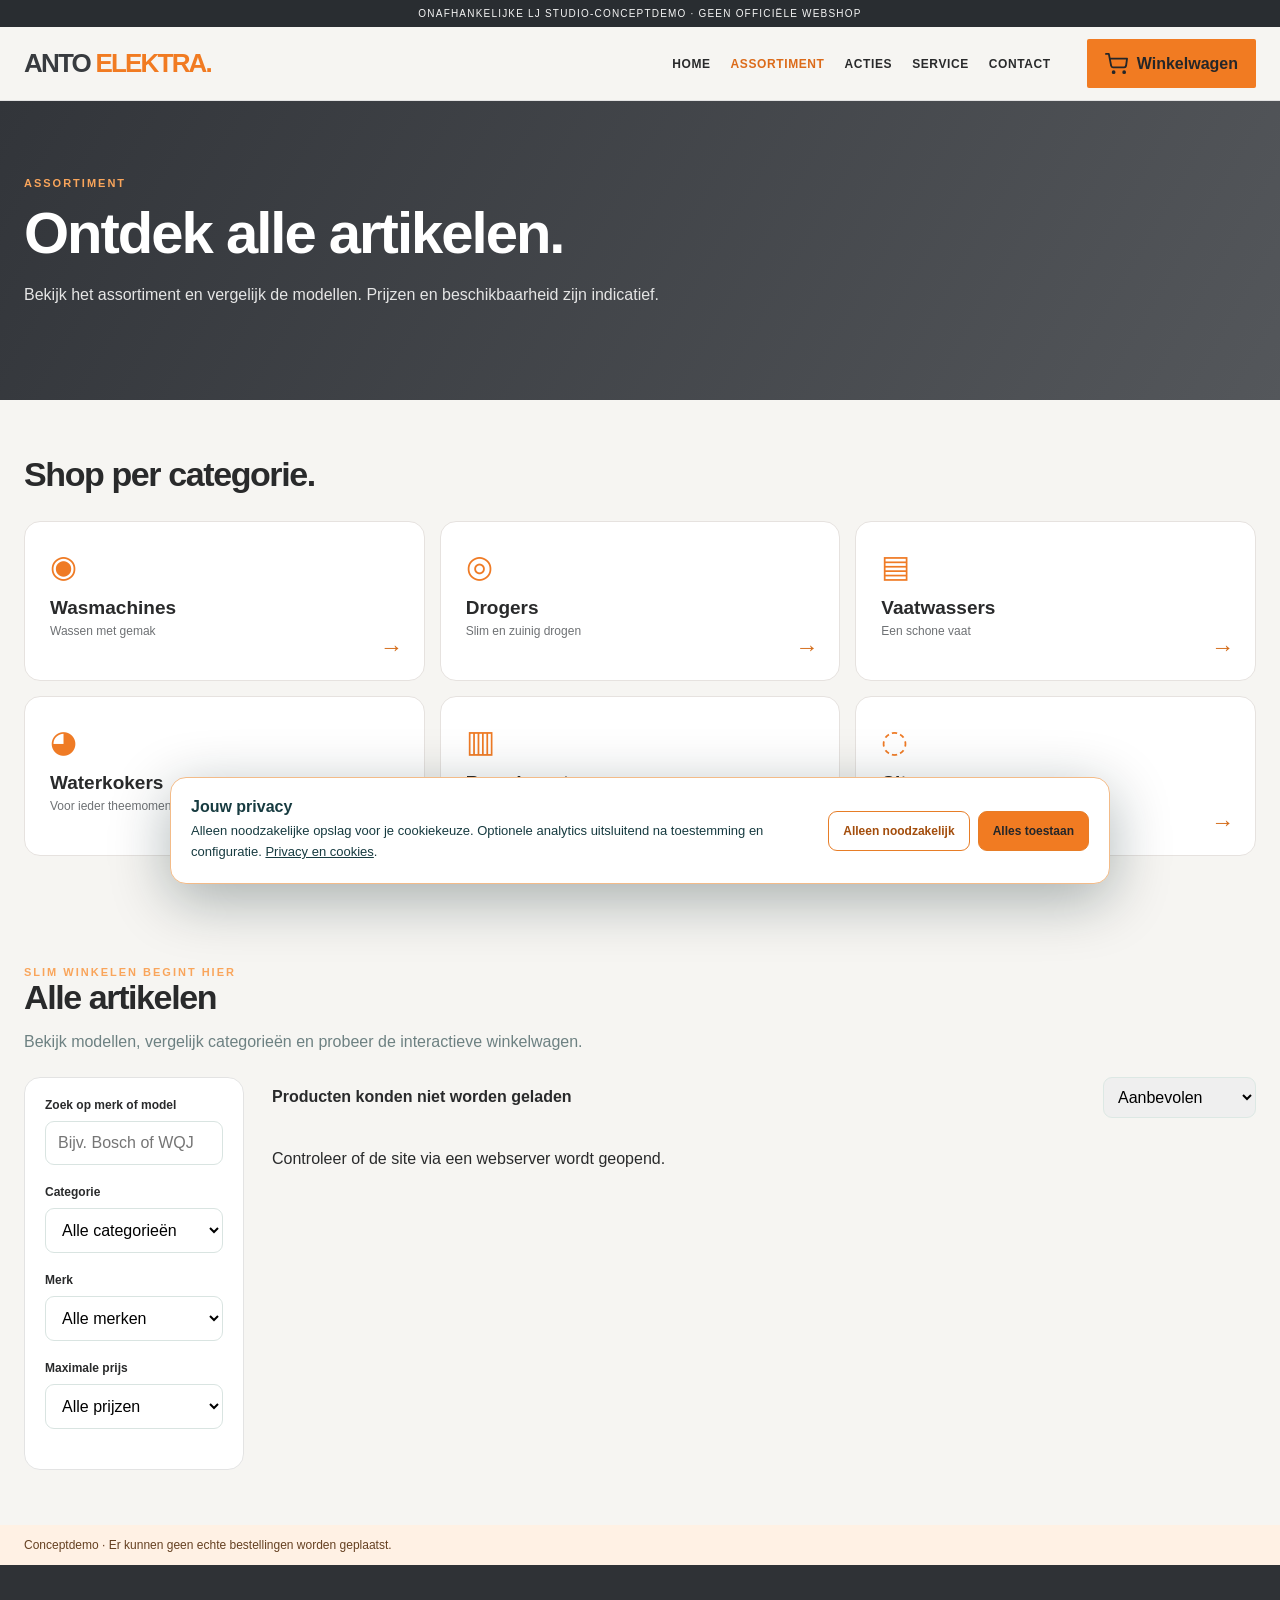
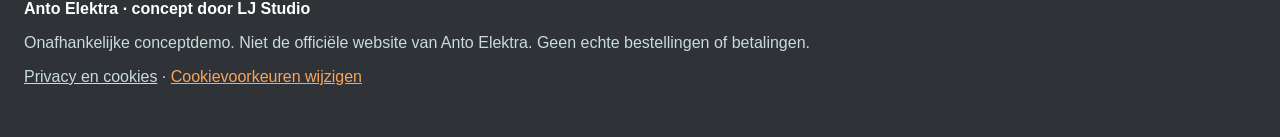
==== commit c886c5cd: "Repair catalog rendering, persistent cart and responsive product browsing" ====
--- a/assortiment/index.html
+++ b/assortiment/index.html
@@ -1 +1 @@
-<!doctype html><html lang="nl"><head><meta charset="utf-8"><meta name="viewport" content="width=device-width,initial-scale=1"><meta name="robots" content="noindex,nofollow"><meta name="theme-color" content="#34373b"><title>Assortiment | Anto Elektra concept · LJ Studio</title><meta name="description" content="Ontdek alle apparaten in de conceptwebshop."><link rel="icon" href="../assets/favicon.svg" type="image/svg+xml"><link rel="stylesheet" href="../assets/style.css?v=5"></head><body><div class="top">ONAFHANKELIJKE LJ STUDIO-CONCEPTDEMO · GEEN OFFICIËLE WEBSHOP</div><header class="header"><div class="wrap head"><a class="brand" href="../index.html" aria-label="Anto Elektra concept, home">ANTO<span> ELEKTRA.</span></a><nav class="site-nav" id="site-nav" aria-label="Hoofdnavigatie"><a href="../index.html" >Home</a><a href="../assortiment/index.html" aria-current="page">Assortiment</a><a href="../index.html#acties">Acties</a><a href="../service.html" >Service</a><a href="../index.html#contact">Contact</a></nav><div class="header-controls"><a class="cart-btn" href="../assortiment/index.html#winkelwagen" aria-label="Bekijk winkelwagen"><svg viewBox="0 0 24 24" width="23" height="23" fill="none" stroke="currentColor" stroke-width="1.9" stroke-linecap="round" stroke-linejoin="round" aria-hidden="true"><circle cx="9" cy="21" r="1"/><circle cx="20" cy="21" r="1"/><path d="M1 2h3l2.4 12.3a2 2 0 0 0 2 1.7H20a2 2 0 0 0 2-1.6L23 7H5"/></svg><span class="cart-label">Winkelwagen</span></a><button class="menu-toggle" type="button" aria-label="Menu openen" aria-controls="site-nav" aria-expanded="false"><svg viewBox="0 0 24 24" width="23" height="23" fill="none" stroke="currentColor" stroke-width="2" stroke-linecap="round"><path d="M4 6h16M4 12h16M4 18h16"/></svg></button></div></div></header><main><section class="subhero"><div class="wrap"><div class="eyebrow">Assortiment</div><h1>Ontdek alle artikelen.</h1><p>Bekijk het assortiment en vergelijk de modellen. Prijzen en beschikbaarheid zijn indicatief.</p></div></section><section class="section"><div class="wrap"><h2>Shop per categorie.</h2><div class="category-tiles"><a class="category-tile" href="../assortiment/wasmachines/"><span class="tile-icon">◉</span><span class="tile-label">Wasmachines</span><small>Wassen met gemak</small><span class="tile-arrow" aria-hidden="true">→</span></a><a class="category-tile" href="../assortiment/drogers/"><span class="tile-icon">◎</span><span class="tile-label">Drogers</span><small>Slim en zuinig drogen</small><span class="tile-arrow" aria-hidden="true">→</span></a><a class="category-tile" href="../assortiment/vaatwassers/"><span class="tile-icon">▤</span><span class="tile-label">Vaatwassers</span><small>Een schone vaat</small><span class="tile-arrow" aria-hidden="true">→</span></a><a class="category-tile" href="../assortiment/waterkokers/"><span class="tile-icon">◕</span><span class="tile-label">Waterkokers</span><small>Voor ieder theemoment</small><span class="tile-arrow" aria-hidden="true">→</span></a><a class="category-tile" href="../assortiment/broodroosters/"><span class="tile-icon">▥</span><span class="tile-label">Broodroosters</span><small>Een goede start</small><span class="tile-arrow" aria-hidden="true">→</span></a><a class="category-tile" href="../assortiment/citruspersen/"><span class="tile-icon">◌</span><span class="tile-label">Citruspersen</span><small>Vers geperst</small><span class="tile-arrow" aria-hidden="true">→</span></a></div></div></section><section class="section" id="producten" data-catalog-data="../data/products.json" data-category-slug=""><div class="wrap"><div class="eyebrow" >Slim winkelen begint hier</div><h2>Alle artikelen</h2><p class="muted">Bekijk modellen, vergelijk categorieën en probeer de interactieve winkelwagen.</p><div class="layout"><aside class="filters"><div><label for="search">Zoek op merk of model</label><input id="search" type="search" placeholder="Bijv. Bosch of WQJ"></div><div><label for="category">Categorie</label><select id="category"><option value="">Alle categorieën</option><option>Wasmachines</option><option>Drogers</option><option>Vaatwassers</option></select></div><div><label for="brand">Merk</label><select id="brand"><option value="">Alle merken</option><option>Bosch</option><option>Siemens</option><option>Miele</option></select></div><div><label for="max-price">Maximale prijs</label><select id="max-price"><option value="">Alle prijzen</option><option value="800">Tot €800</option><option value="1000">Tot €1.000</option><option value="1500">Tot €1.500</option><option value="2500">Tot €2.500</option></select></div></aside><div><div class="catalog-top"><strong id="result-count">Producten laden…</strong><select id="sort" aria-label="Sorteren"><option value="default">Aanbevolen</option><option value="asc">Prijs laag–hoog</option><option value="desc">Prijs hoog–laag</option><option value="name">Naam A–Z</option></select></div><div class="cards" id="product-grid"></div><p id="empty" hidden>Geen producten gevonden. Pas je filters aan.</p></div></div></div></section><div class="notice"><div class="wrap">Conceptdemo · Er kunnen geen echte bestellingen worden geplaatst.</div></div></main><footer class="foot" id="contact"><div class="wrap"><strong>Anto Elektra · concept door LJ Studio</strong><p>Onafhankelijke conceptdemo. Niet de officiële website van Anto Elektra. Geen echte bestellingen of betalingen.</p><p><a href="../privacy.html">Privacy en cookies</a> · <button type="button" data-cookie-settings class="cookie-link">Cookievoorkeuren wijzigen</button></p></div></footer><div id="cart-backdrop" class="drawer-backdrop" hidden></div><aside id="cart-drawer" class="drawer" role="dialog" aria-modal="true" aria-label="Winkelwagen" hidden><div class="drawer-head"><h2>Jouw winkelwagen</h2><button type="button" id="cart-close" aria-label="Sluit winkelwagen">✕</button></div><p class="muted">Demo · geen echte bestellingen</p><div id="cart-lines"></div><div class="progress" aria-hidden="true"><span id="shipping-progress" style="width:0"></span></div><p id="shipping-message" class="muted"></p><div class="totals" id="totals"></div><button class="primary" style="width:100%;opacity:.65;cursor:not-allowed" type="button" disabled>Afrekenen niet beschikbaar</button></aside><div class="detail-backdrop" id="detail-backdrop" hidden><section class="detail" role="dialog" aria-modal="true" aria-label="Productdetails" id="detail-content"></section></div><button class="back-to-top" type="button" aria-label="Terug naar boven" title="Terug naar boven"><svg viewBox="0 0 24 24" width="21" height="21" fill="none" stroke="currentColor" stroke-width="2.2" stroke-linecap="round" stroke-linejoin="round" aria-hidden="true"><path d="m5 14 7-7 7 7M12 7v13"/></svg></button><div class="cookie-banner" id="cookie-banner" role="region" aria-label="Cookiekeuze" hidden><div><strong>Jouw privacy</strong><p>Alleen noodzakelijke opslag voor je cookiekeuze. Optionele analytics uitsluitend na toestemming en configuratie. <a href="../privacy.html">Privacy en cookies</a>.</p></div><div class="cookie-actions"><button type="button" id="cookie-necessary">Alleen noodzakelijk</button><button type="button" id="cookie-accept">Alles toestaan</button></div></div><script src="../assets/config.js" defer></script><script src="../assets/consent.js" defer></script><script src="../assets/site.js?v=1" defer></script><script src="../assets/app.js?v=5" defer></script></body></html>+<!doctype html><html lang="nl"><head><meta charset="utf-8"><meta name="viewport" content="width=device-width,initial-scale=1"><meta name="robots" content="noindex,nofollow"><meta name="theme-color" content="#34373b"><title>Assortiment | Anto Elektra concept · LJ Studio</title><meta name="description" content="Ontdek alle apparaten in de conceptwebshop."><link rel="icon" href="../assets/favicon.svg" type="image/svg+xml"><link rel="stylesheet" href="../assets/style.css?v=8"></head><body><div class="top">ONAFHANKELIJKE LJ STUDIO-CONCEPTDEMO · GEEN OFFICIËLE WEBSHOP</div><header class="header"><div class="wrap head"><a class="brand" href="../index.html" aria-label="Anto Elektra concept, home">ANTO<span> ELEKTRA.</span></a><nav class="site-nav" id="site-nav" aria-label="Hoofdnavigatie"><a href="../index.html" >Home</a><a href="../assortiment/index.html" aria-current="page">Assortiment</a><a href="../index.html#acties">Acties</a><a href="../service.html" >Service</a><a href="../index.html#contact">Contact</a></nav><div class="header-controls"><button type="button" class="cart-btn" data-open-cart aria-label="Open winkelwagen"><svg viewBox="0 0 24 24" width="23" height="23" fill="none" stroke="currentColor" stroke-width="1.9" stroke-linecap="round" stroke-linejoin="round" aria-hidden="true"><circle cx="9" cy="21" r="1"/><circle cx="20" cy="21" r="1"/><path d="M1 2h3l2.4 12.3a2 2 0 0 0 2 1.7H20a2 2 0 0 0 2-1.6L23 7H5"/></svg><span class="cart-label">Winkelwagen</span><span class="header-cart-count" data-cart-count hidden>0</span></button><button class="menu-toggle" type="button" aria-label="Menu openen" aria-controls="site-nav" aria-expanded="false"><svg viewBox="0 0 24 24" width="23" height="23" fill="none" stroke="currentColor" stroke-width="2" stroke-linecap="round"><path d="M4 6h16M4 12h16M4 18h16"/></svg></button></div></div></header><main><section class="subhero"><div class="wrap"><div class="eyebrow">Assortiment</div><h1>Ontdek alle artikelen.</h1><p>Bekijk het assortiment en vergelijk de modellen. Prijzen en beschikbaarheid zijn indicatief.</p></div></section><section class="section"><div class="wrap"><h2>Shop per categorie.</h2><div class="category-tiles"><a class="category-tile" href="../assortiment/wasmachines/"><span class="tile-icon">◉</span><span class="tile-label">Wasmachines</span><small>Wassen met gemak</small><span class="tile-arrow" aria-hidden="true">→</span></a><a class="category-tile" href="../assortiment/drogers/"><span class="tile-icon">◎</span><span class="tile-label">Drogers</span><small>Slim en zuinig drogen</small><span class="tile-arrow" aria-hidden="true">→</span></a><a class="category-tile" href="../assortiment/vaatwassers/"><span class="tile-icon">▤</span><span class="tile-label">Vaatwassers</span><small>Een schone vaat</small><span class="tile-arrow" aria-hidden="true">→</span></a><a class="category-tile" href="../assortiment/waterkokers/"><span class="tile-icon">◕</span><span class="tile-label">Waterkokers</span><small>Voor ieder theemoment</small><span class="tile-arrow" aria-hidden="true">→</span></a><a class="category-tile" href="../assortiment/broodroosters/"><span class="tile-icon">▥</span><span class="tile-label">Broodroosters</span><small>Een goede start</small><span class="tile-arrow" aria-hidden="true">→</span></a><a class="category-tile" href="../assortiment/citruspersen/"><span class="tile-icon">◌</span><span class="tile-label">Citruspersen</span><small>Vers geperst</small><span class="tile-arrow" aria-hidden="true">→</span></a></div></div></section><section class="section" id="producten" data-root="../" data-catalog-data="../data/products.json" data-category-slug=""><div class="wrap"><div class="eyebrow" >Slim winkelen begint hier</div><h2>Alle artikelen</h2><p class="muted">Bekijk modellen, vergelijk categorieën en probeer de interactieve winkelwagen.</p><div class="layout"><aside class="filters"><div><label for="search">Zoek op merk of model</label><input id="search" type="search" placeholder="Bijv. Bosch of WQJ"></div><div><label for="category">Categorie</label><select id="category"><option value="">Alle categorieën</option><option>Wasmachines</option><option>Drogers</option><option>Vaatwassers</option></select></div><div><label for="brand">Merk</label><select id="brand"><option value="">Alle merken</option><option>Bosch</option><option>Siemens</option><option>Miele</option></select></div><div><label for="max-price">Maximale prijs</label><select id="max-price"><option value="">Alle prijzen</option><option value="800">Tot €800</option><option value="1000">Tot €1.000</option><option value="1500">Tot €1.500</option><option value="2500">Tot €2.500</option></select></div></aside><div><div class="catalog-top"><strong id="result-count">Producten laden…</strong><select id="sort" aria-label="Sorteren"><option value="default">Aanbevolen</option><option value="asc">Prijs laag–hoog</option><option value="desc">Prijs hoog–laag</option><option value="name">Naam A–Z</option></select></div><div class="cards" id="product-grid"></div><p id="empty" hidden>Geen producten gevonden. Pas je filters aan.</p></div></div></div></section><div class="notice"><div class="wrap">Conceptdemo · Er kunnen geen echte bestellingen worden geplaatst.</div></div></main><footer class="foot" id="contact"><div class="wrap"><strong>Anto Elektra · concept door LJ Studio</strong><p>Onafhankelijke conceptdemo. Niet de officiële website van Anto Elektra. Geen echte bestellingen of betalingen.</p><p><a href="../privacy.html">Privacy en cookies</a> · <button type="button" data-cookie-settings class="cookie-link">Cookievoorkeuren wijzigen</button></p></div></footer><div id="cart-backdrop" class="drawer-backdrop" hidden></div><aside id="cart-drawer" class="drawer" role="dialog" aria-modal="true" aria-label="Winkelwagen" hidden><div class="drawer-head"><h2>Jouw winkelwagen</h2><button type="button" id="cart-close" aria-label="Sluit winkelwagen">✕</button></div><p class="muted">Demonstratie · afrekenen uitgeschakeld</p><div id="cart-lines" aria-live="polite"></div><div class="progress"><span id="shipping-progress" style="width:0"></span></div><p id="shipping-message" class="muted"></p><div class="totals" id="totals"></div><button type="button" class="primary" disabled style="width:100%;opacity:.65">Afrekenen niet beschikbaar</button></aside><div class="detail-backdrop" id="detail-backdrop" hidden><section class="detail" role="dialog" aria-modal="true" aria-label="Productdetails" id="detail-content"></section></div><div class="cookie-banner" id="cookie-banner" role="region" aria-label="Cookiekeuze" hidden><div><strong>Jouw privacy</strong><p>Alleen noodzakelijke opslag voor je cookiekeuze. Optionele analytics uitsluitend na toestemming en configuratie. <a href="../privacy.html">Privacy en cookies</a>.</p></div><div class="cookie-actions"><button type="button" id="cookie-necessary">Alleen noodzakelijk</button><button type="button" id="cookie-accept">Alles toestaan</button></div></div><script src="../assets/config.js" defer></script><script src="../assets/consent.js" defer></script><script src="../assets/site.js?v=1" defer></script><script src="../assets/app.js?v=8" defer></script></body></html>
--- a/assets/style.css
+++ b/assets/style.css
@@ -5,3 +5,6 @@
 
 /* Multi-page navigation and compact controls */
 .head{position:relative}.header-controls{display:flex;align-items:center;gap:9px;margin-left:12px}.head nav{margin-left:auto}.menu-toggle{display:none;border:1px solid #dedede;background:#fff;color:#34373b;width:45px;height:45px;border-radius:11px;align-items:center;justify-content:center}.head nav a[aria-current="page"]{color:#dc6b1a}.back-to-top{position:fixed;bottom:18px;right:18px;width:43px;height:43px;border-radius:13px;border:1px solid #e6b58d;background:#fff;color:#b95710;box-shadow:0 6px 20px #0002;z-index:24;display:grid;place-items:center;opacity:0;pointer-events:none;transform:translateY(8px);transition:opacity .2s,transform .2s}.back-to-top.is-visible{opacity:1;pointer-events:auto;transform:none}.floating-cart{bottom:74px}.category-tiles{display:grid;grid-template-columns:repeat(3,minmax(0,1fr));gap:15px;margin-top:27px}.category-tile{background:white;border:1px solid #e6e2df;border-radius:16px;padding:25px;min-height:160px;display:flex;flex-direction:column;position:relative;transition:transform .2s,box-shadow .2s}.category-tile:hover{transform:translateY(-3px);box-shadow:0 12px 30px #0001}.tile-icon{font-size:31px;color:#ef7b25;line-height:1.3}.tile-label{font-weight:900;font-size:19px;margin-top:10px}.category-tile small{font-size:12px;color:#6e7174;margin-top:5px}.tile-arrow{position:absolute;right:21px;bottom:19px;color:#d46d1b;font-size:23px}.subhero{background:linear-gradient(120deg,#32353a,#54575b);color:white;padding:76px 0}.subhero h1{font-size:clamp(34px,5vw,58px);letter-spacing:-2px;line-height:1.08;max-width:760px;margin:13px 0}.subhero p{max-width:660px;color:#e5e5e5;line-height:1.7}.service-grid{display:grid;grid-template-columns:repeat(3,minmax(0,1fr));gap:17px;margin-top:30px}.service-card{padding:27px;background:white;border:1px solid #e7e2df;border-radius:17px}.service-num{font-size:12px;color:#c35e16;font-weight:900;letter-spacing:2px}.service-card h3{font-size:21px;margin:18px 0 9px}.service-card p{font-size:14px;color:#6e7174;line-height:1.75}.service-teaser{background:#363a3e;color:white}.service-teaser p{color:#d5d5d5;max-width:700px;line-height:1.8}.service-teaser .primary{display:inline-block;margin:16px 14px 0 0}.hero-secondary{display:inline-block;color:#fff;text-decoration:underline;text-underline-offset:5px;margin:16px 0 0 12px;font-weight:700}.foot a{text-decoration:underline}.cart-btn{text-decoration:none}@media(max-width:950px){.menu-toggle{display:flex}.head nav{display:none;position:absolute;top:100%;left:0;right:0;background:white;box-shadow:0 18px 30px #0002;border-top:1px solid #eee;padding:14px 24px;flex-direction:column;gap:0}.head nav.is-open{display:flex}.head nav a{padding:14px 6px;border-bottom:1px solid #f1f1f1}.header-controls{margin-left:auto}.category-tiles,.service-grid{grid-template-columns:repeat(2,minmax(0,1fr))}}@media(max-width:600px){.head{gap:6px}.brand{font-size:17px;letter-spacing:-.8px}.header-controls{gap:6px}.cart-btn{width:43px;height:43px;display:flex;align-items:center;justify-content:center;padding:0}.menu-toggle{width:43px;height:43px}.category-tiles,.service-grid{grid-template-columns:1fr 1fr;gap:9px}.category-tile{padding:15px;min-height:146px}.tile-label{font-size:15px}.tile-icon{font-size:24px}.tile-arrow{right:12px;bottom:12px}.service-grid{grid-template-columns:1fr}.subhero{padding:46px 0}.back-to-top{right:13px;bottom:14px;width:40px;height:40px}.floating-cart{bottom:66px;right:12px}}
+
+/* LJ Commerce 2026: retail editorial redesign, intentionally distinct from agency cards/hero */
+:root{font-family:Arial,Helvetica,sans-serif;color:#292a2b;background:#f6f5f2}body{background:#f6f5f2}.top{font-size:10px;letter-spacing:1.2px;padding:8px}.header{background:#f6f5f2}.head{min-height:73px}.brand{font-family:Arial,sans-serif;font-size:26px;letter-spacing:-1.8px}.head nav{font-size:12px;text-transform:uppercase;letter-spacing:.6px}.head nav a:hover{color:#d76816}.cart-btn{border-radius:2px}.editorial-home .retail-kicker{font-size:11px;font-weight:900;letter-spacing:2px;color:#dd6c17;display:block}.retail-hero{display:grid;grid-template-columns:52% 48%;min-height:610px;background:#f1efeb}.retail-hero-copy{padding:clamp(45px,7vw,105px) clamp(24px,6vw,105px);display:flex;flex-direction:column;align-items:flex-start;justify-content:center}.retail-hero-copy h1{font-family:Georgia,Times,serif;font-size:clamp(56px,6.4vw,105px);letter-spacing:-5px;line-height:.99;font-weight:400;margin:30px 0}.retail-hero-copy h1 em{color:#df731d;font-weight:400}.retail-hero-copy>p{max-width:450px;line-height:1.8;font-size:16px;color:#626365}.retail-hero-actions{display:flex;align-items:center;gap:22px;flex-wrap:wrap;margin-top:30px}.retail-button{background:#e87821;color:#fff;padding:17px 23px;font-size:12px;font-weight:900;letter-spacing:.4px;display:inline-flex;gap:24px;align-items:center;justify-content:space-between}.retail-button:hover{background:#b9530c}.retail-text-link{font-size:12px;font-weight:800;border-bottom:1px solid #777;padding-bottom:5px}.retail-hero-caption{font-size:10px;color:#8d8b88;margin-top:42px}.retail-hero-scene{background:#e4e1dc;min-height:520px;position:relative;overflow:hidden;display:grid;place-items:center}.scene-orbit{position:absolute;width:660px;height:660px;border:1px solid #cac5be;border-radius:50%;left:50%;top:50%;transform:translate(-50%,-50%);box-shadow:0 0 0 80px #ffffff20,0 0 0 180px #ffffff10}.scene-washer{position:relative;width:min(60%,340px);max-height:470px;filter:drop-shadow(35px 30px 25px #0003);transform:rotate(-5deg)}.scene-label{position:absolute;z-index:2;font-size:12px;letter-spacing:1.7px;line-height:1.4;color:#5c5b59}.scene-label b{font-size:15px;color:#292a2b}.scene-label-top{top:55px;left:40px}.scene-label-bottom{bottom:55px;right:40px;text-align:right}.orange-dot{display:inline-block;background:#df731d;width:8px;height:8px;border-radius:50%;margin-right:8px}.retail-trust{display:grid;grid-template-columns:repeat(4,1fr);border-top:1px solid #dedbd6;border-bottom:1px solid #dedbd6;background:#fff}.retail-trust span{text-align:center;padding:22px 10px;font-size:12px;font-weight:800;border-right:1px solid #e7e5e1}.retail-trust span:last-child{border:0}.retail-categories,.retail-offers{padding:90px max(24px,calc((100vw - 1200px)/2))}.retail-section-heading{display:flex;justify-content:space-between;align-items:end;gap:20px;margin-bottom:35px}.retail-section-heading h2{font-family:Georgia,Times,serif;font-weight:400;font-size:clamp(37px,4vw,65px);letter-spacing:-2px;margin:12px 0 0}.retail-section-heading>a{font-size:12px;font-weight:900;text-decoration:underline;text-underline-offset:5px}.retail-category-list{border-top:1px solid #cac7c2}.retail-category-row{display:grid;grid-template-columns:80px 1fr 170px 50px;align-items:center;min-height:100px;border-bottom:1px solid #cac7c2;transition:padding .2s,background .2s}.retail-category-row:hover{background:#fff;padding:0 16px}.retail-category-number{color:#dd6c17;font-size:12px;font-weight:900}.retail-category-name{font-family:Georgia,Times,serif;font-size:clamp(27px,3vw,45px);letter-spacing:-1px}.retail-category-view{font-size:12px;color:#777}.retail-category-arrow{font-size:25px;color:#d96d1d;text-align:right}.retail-feature{display:grid;grid-template-columns:1fr 1fr;background:#303235;color:#fff;min-height:450px}.retail-feature-block{padding:clamp(40px,7vw,95px);display:flex;flex-direction:column;align-items:flex-start;justify-content:center}.retail-feature-block h2{font:400 clamp(37px,4.2vw,62px)/1.12 Georgia,serif;letter-spacing:-2px;margin:20px 0}.retail-feature-block h2 em{color:#ee893b}.retail-feature-block p{font-size:14px;line-height:1.8;color:#d0d0d0;max-width:470px}.retail-feature-block .retail-button{margin-top:20px}.retail-feature-graphic{background:#e87720;position:relative;overflow:hidden;display:flex;flex-direction:column;align-items:center;justify-content:center;color:#fff}.retail-feature-graphic>span{font-size:14px;letter-spacing:8px;z-index:1}.retail-feature-graphic strong{font-size:clamp(45px,6vw,95px);line-height:.88;letter-spacing:-5px;z-index:1;text-align:center;margin-top:24px}.feature-ring{position:absolute;width:460px;height:460px;border:2px solid #ffffff55;border-radius:50%;box-shadow:0 0 0 80px #ffffff18,0 0 0 170px #ffffff10}.retail-offers{background:#fff}.retail-offer-list{border-top:1px solid #dedbd6}.retail-offer-list a{display:grid;grid-template-columns:180px 1fr 175px;align-items:center;gap:20px;padding:32px 0;border-bottom:1px solid #dedbd6}.retail-offer-list a span{font-size:11px;font-weight:800;color:#bc611a}.retail-offer-list a strong{font:400 27px Georgia,serif}.retail-offer-list a span:last-child{text-align:right}.retail-fineprint{font-size:11px;color:#777;line-height:1.7;margin-top:24px}.foot{margin-top:0}.editorial-home .retail-offers+.foot{margin-top:0}@media(max-width:950px){.retail-hero{grid-template-columns:1fr 1fr}.retail-hero-copy{padding:50px 28px}.retail-hero-copy h1{font-size:clamp(45px,6vw,65px);letter-spacing:-3px}.retail-feature-block{padding:45px 30px}.retail-categories,.retail-offers{padding:65px 28px}}@media(max-width:650px){.retail-hero{grid-template-columns:1fr}.retail-hero-copy{padding:55px 20px 42px}.retail-hero-copy h1{font-size:clamp(55px,12vw,79px);letter-spacing:-3px;margin:25px 0}.retail-hero-copy>p{font-size:14px}.retail-hero-caption{margin-top:30px}.retail-hero-scene{min-height:350px}.scene-washer{width:210px;height:310px}.scene-orbit{width:420px;height:420px}.scene-label-top{top:24px;left:20px}.scene-label-bottom{bottom:24px;right:20px}.retail-trust{grid-template-columns:1fr 1fr}.retail-trust span{padding:17px 8px;font-size:10px;border-bottom:1px solid #e7e5e1}.retail-categories,.retail-offers{padding:56px 18px}.retail-section-heading{align-items:start;flex-direction:column;gap:12px}.retail-section-heading h2{font-size:41px}.retail-category-row{grid-template-columns:35px 1fr 30px;min-height:78px}.retail-category-name{font-size:29px}.retail-category-view{display:none}.retail-feature{grid-template-columns:1fr}.retail-feature-block{padding:55px 22px}.retail-feature-graphic{min-height:260px}.retail-offer-list a{grid-template-columns:1fr;gap:10px;padding:25px 0}.retail-offer-list a strong{font-size:24px}.retail-offer-list a span:last-child{text-align:left}.head{min-height:64px}}
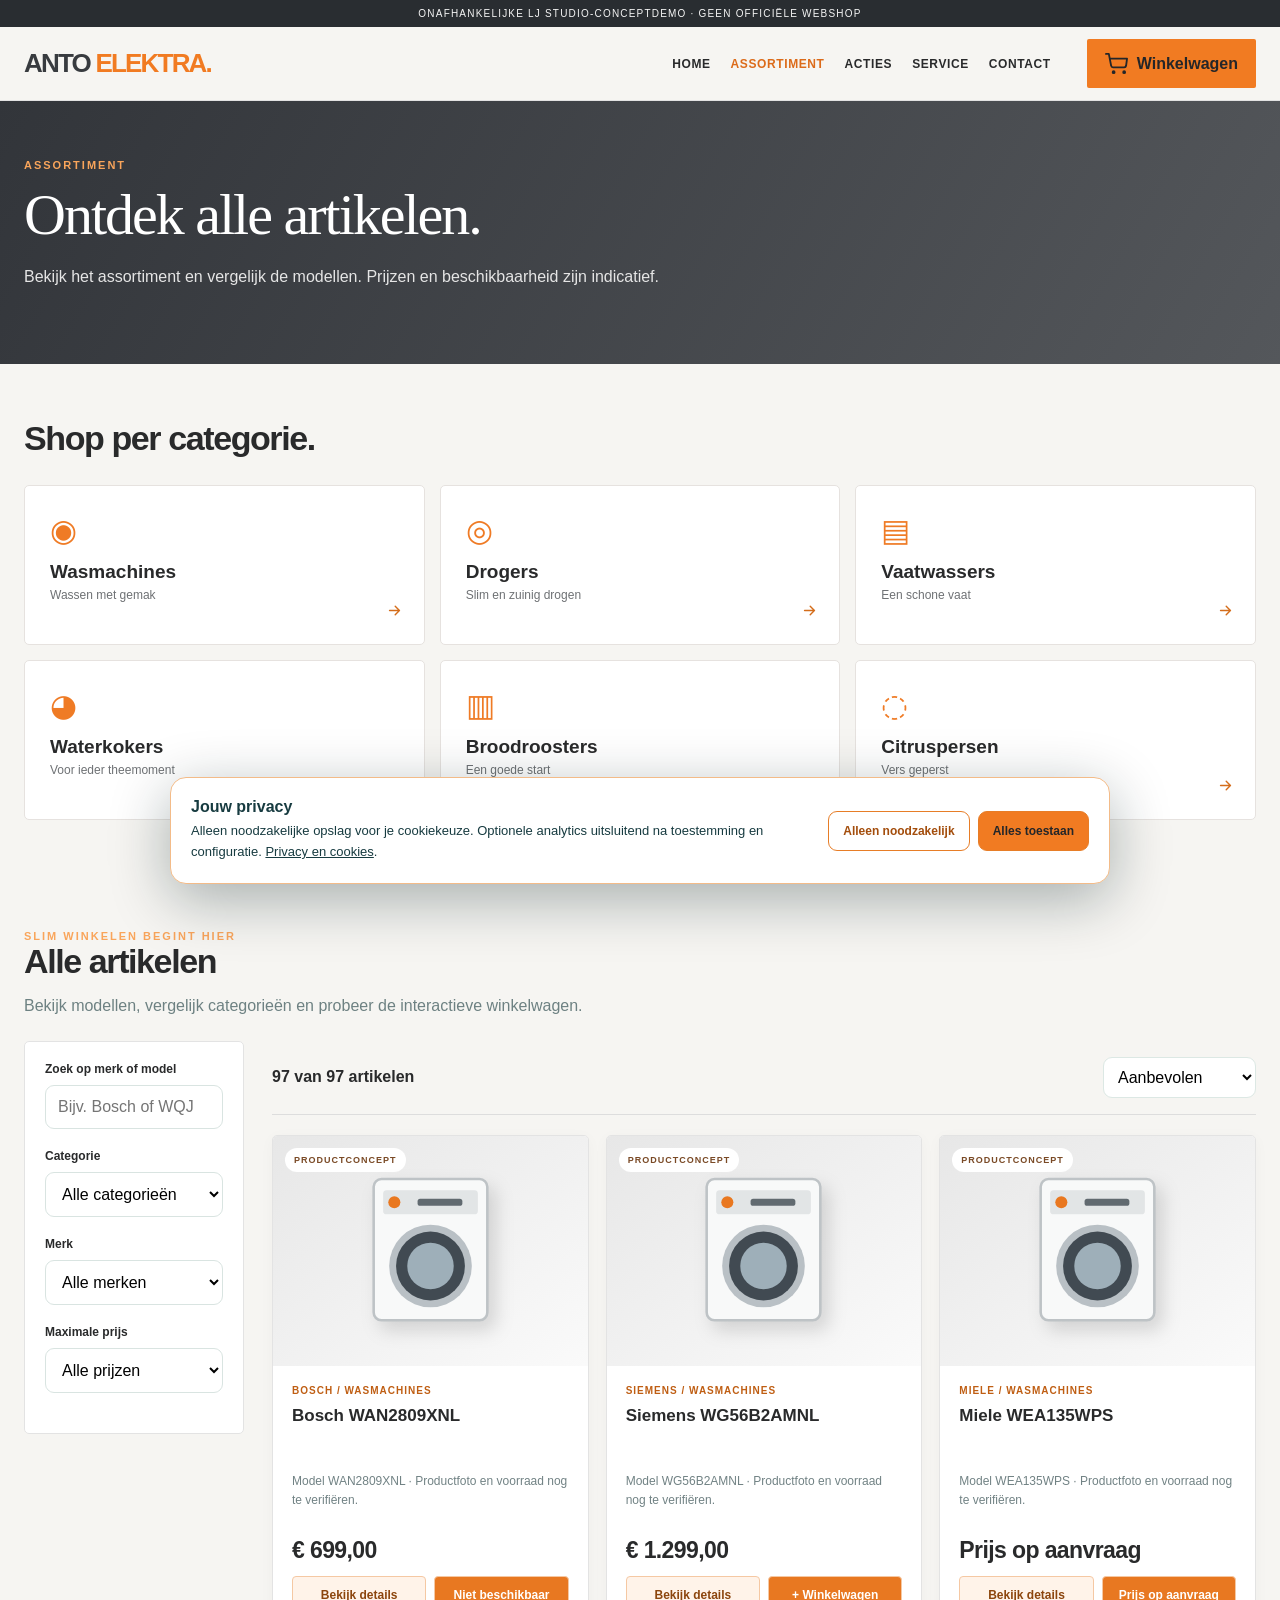
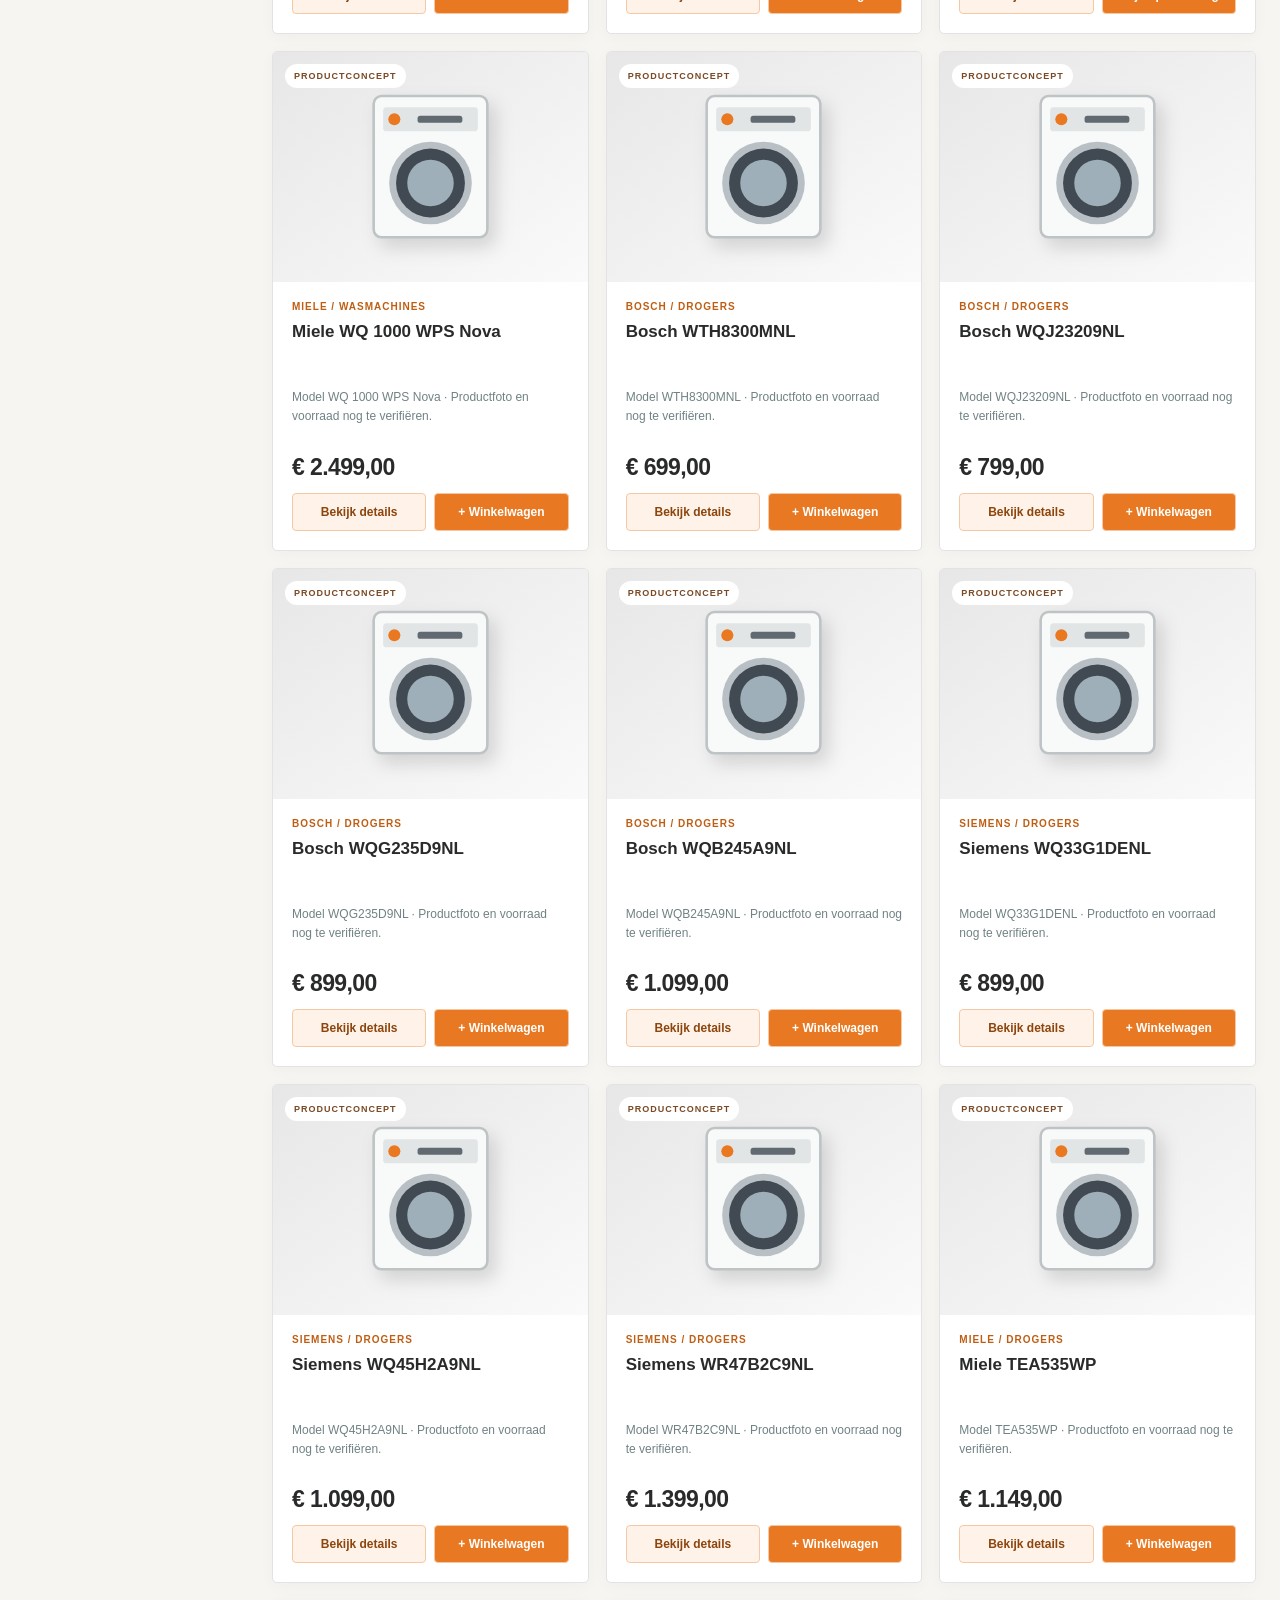
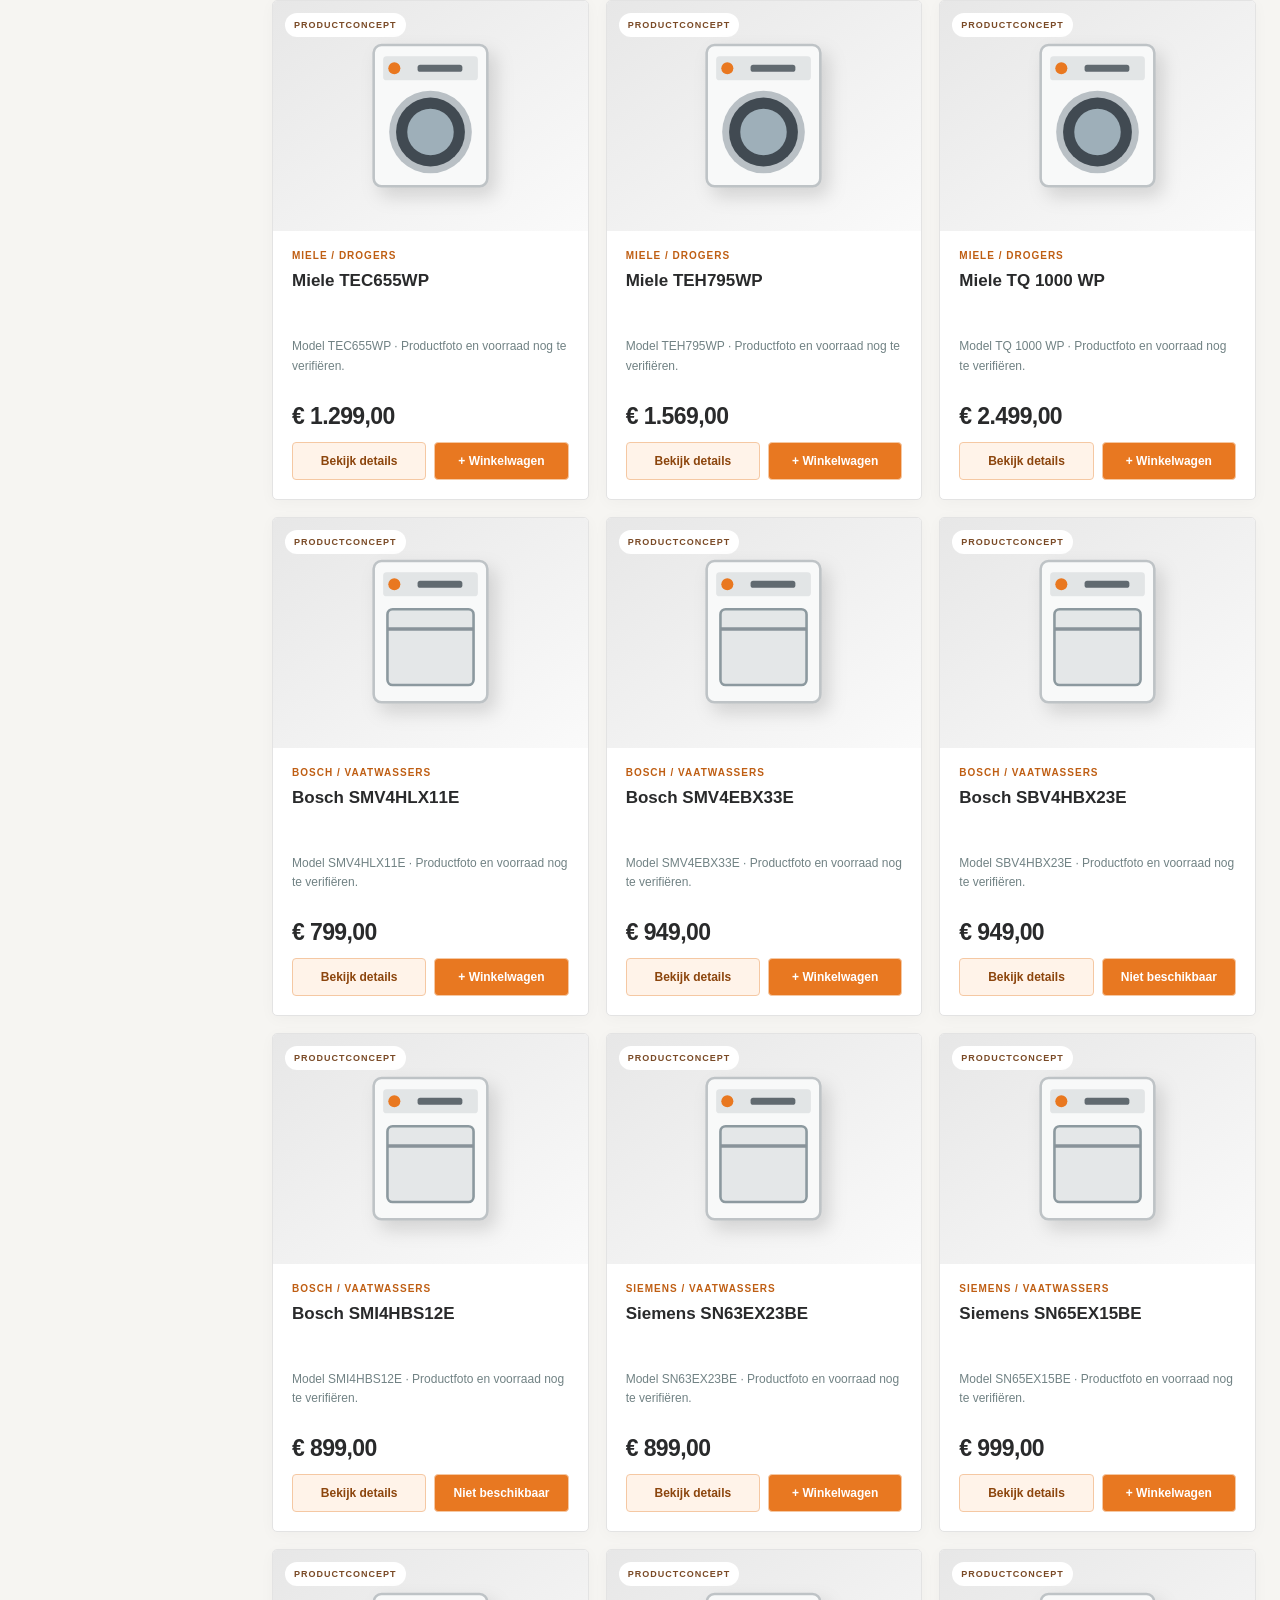
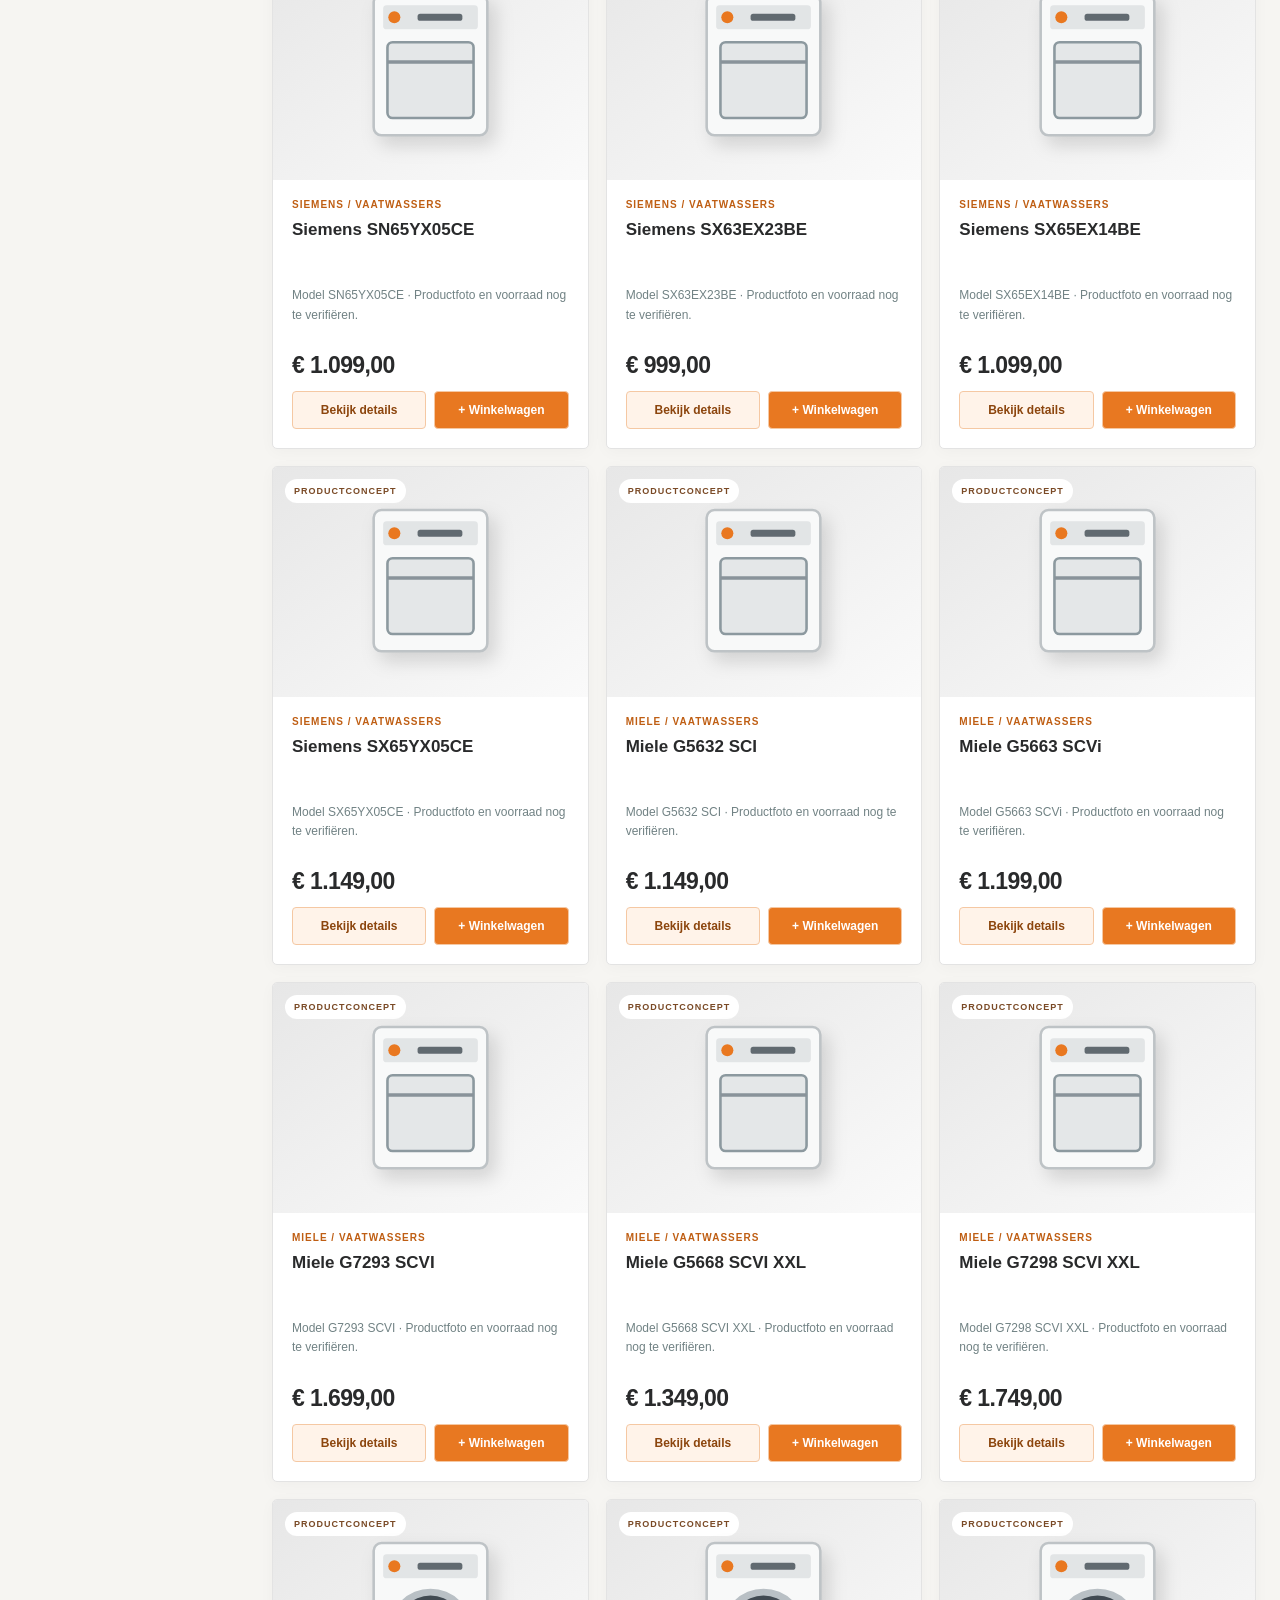
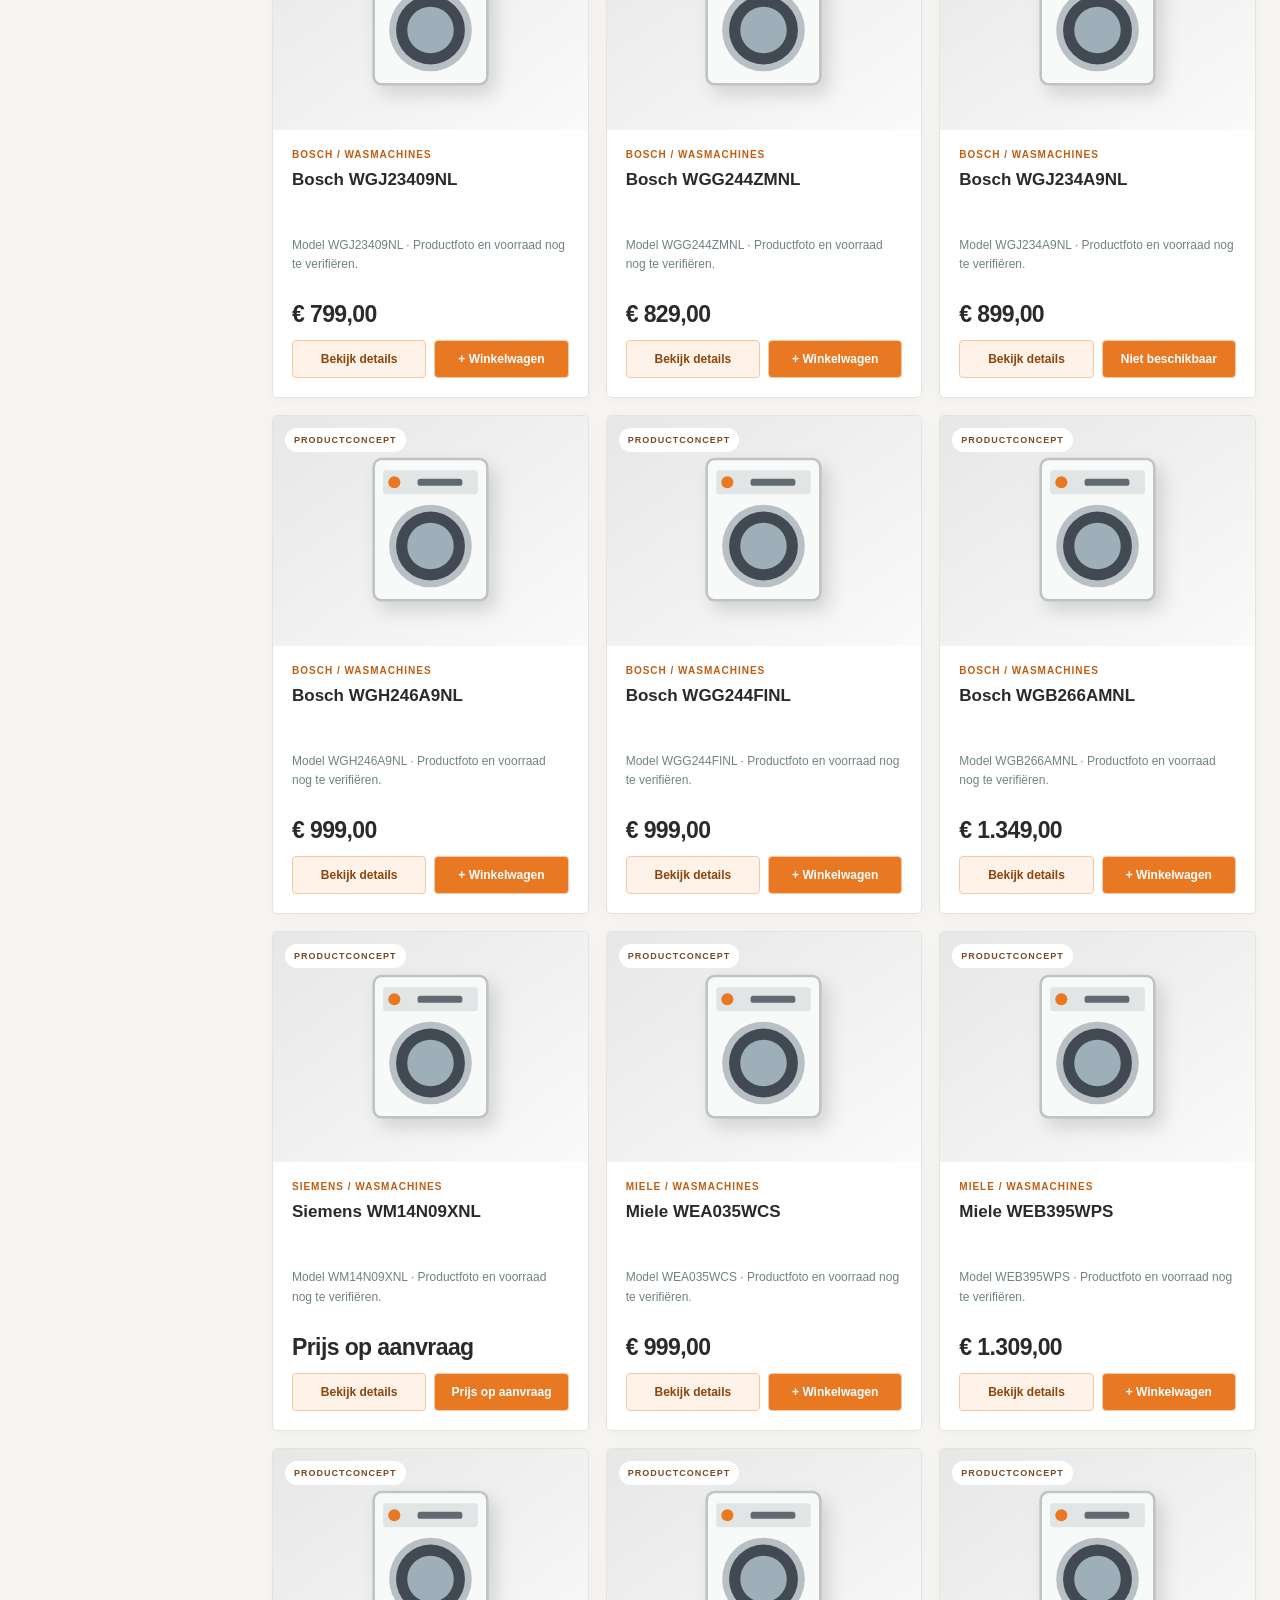
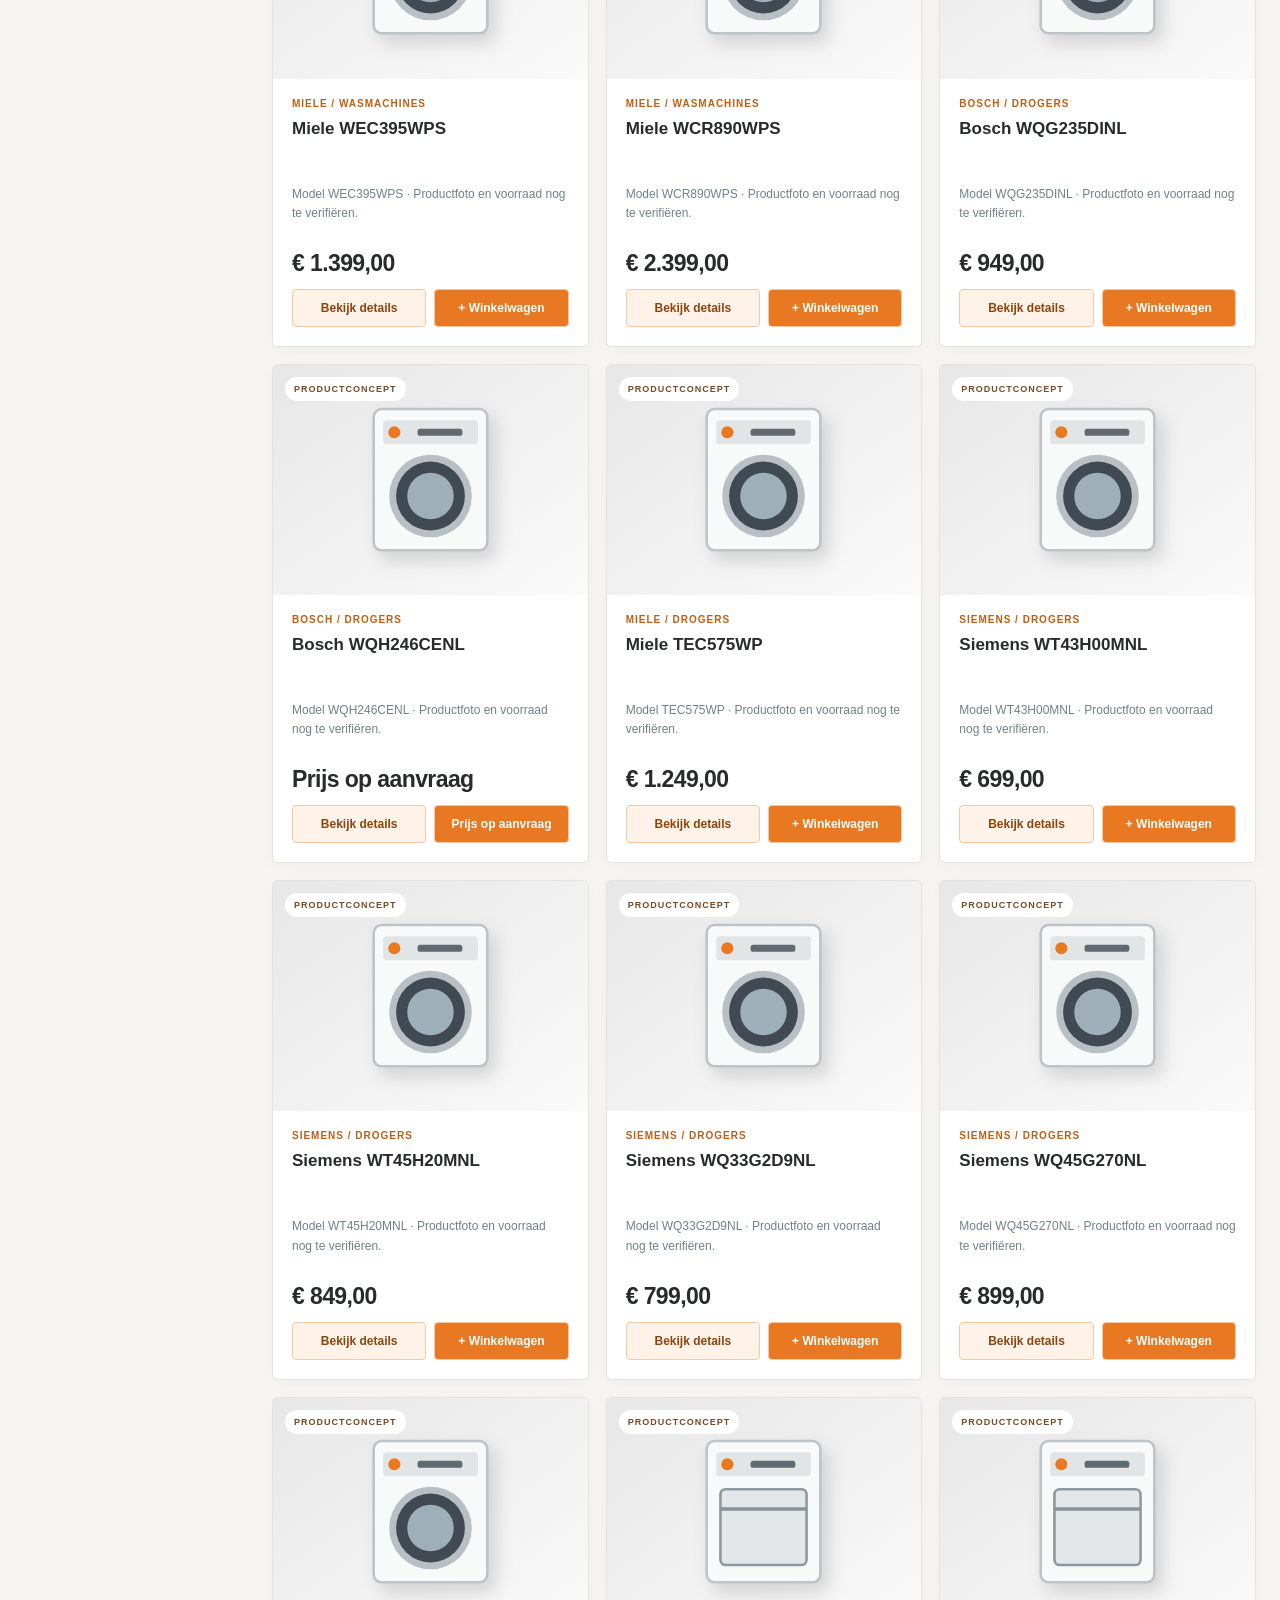
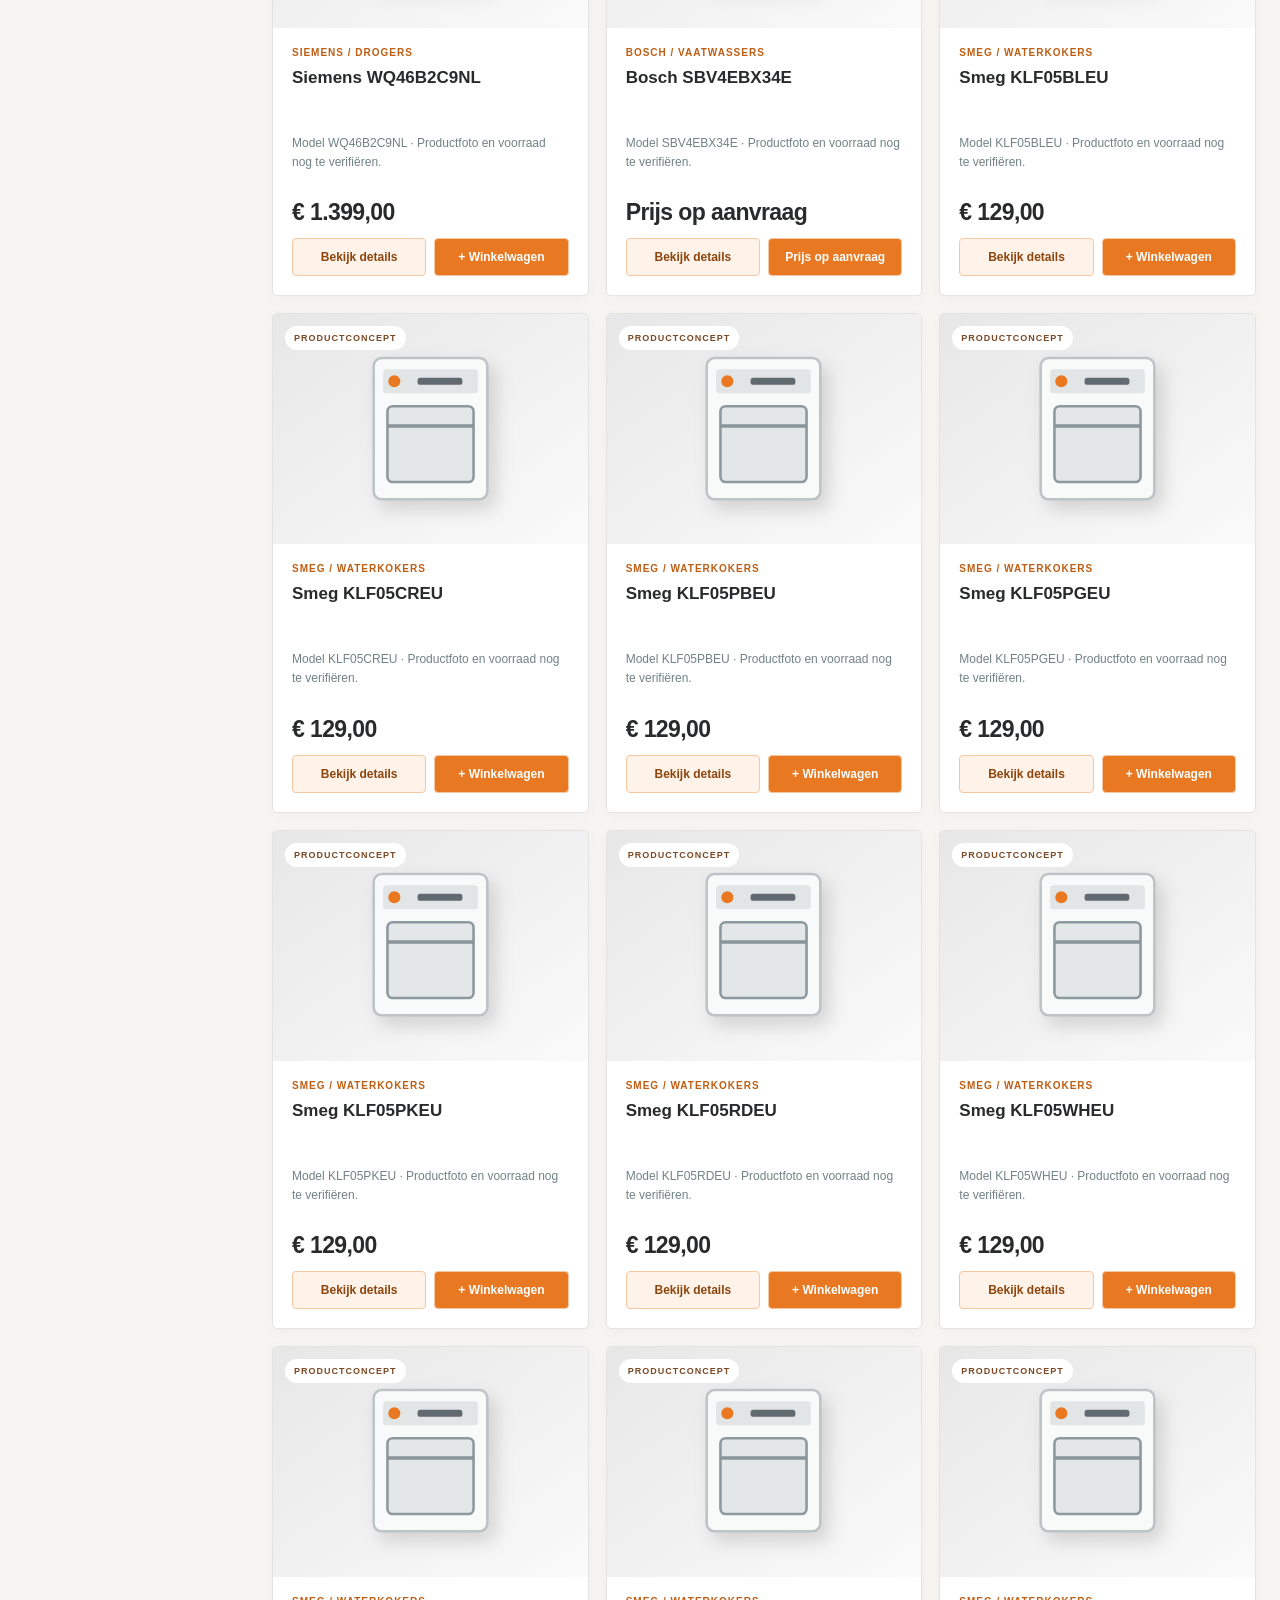
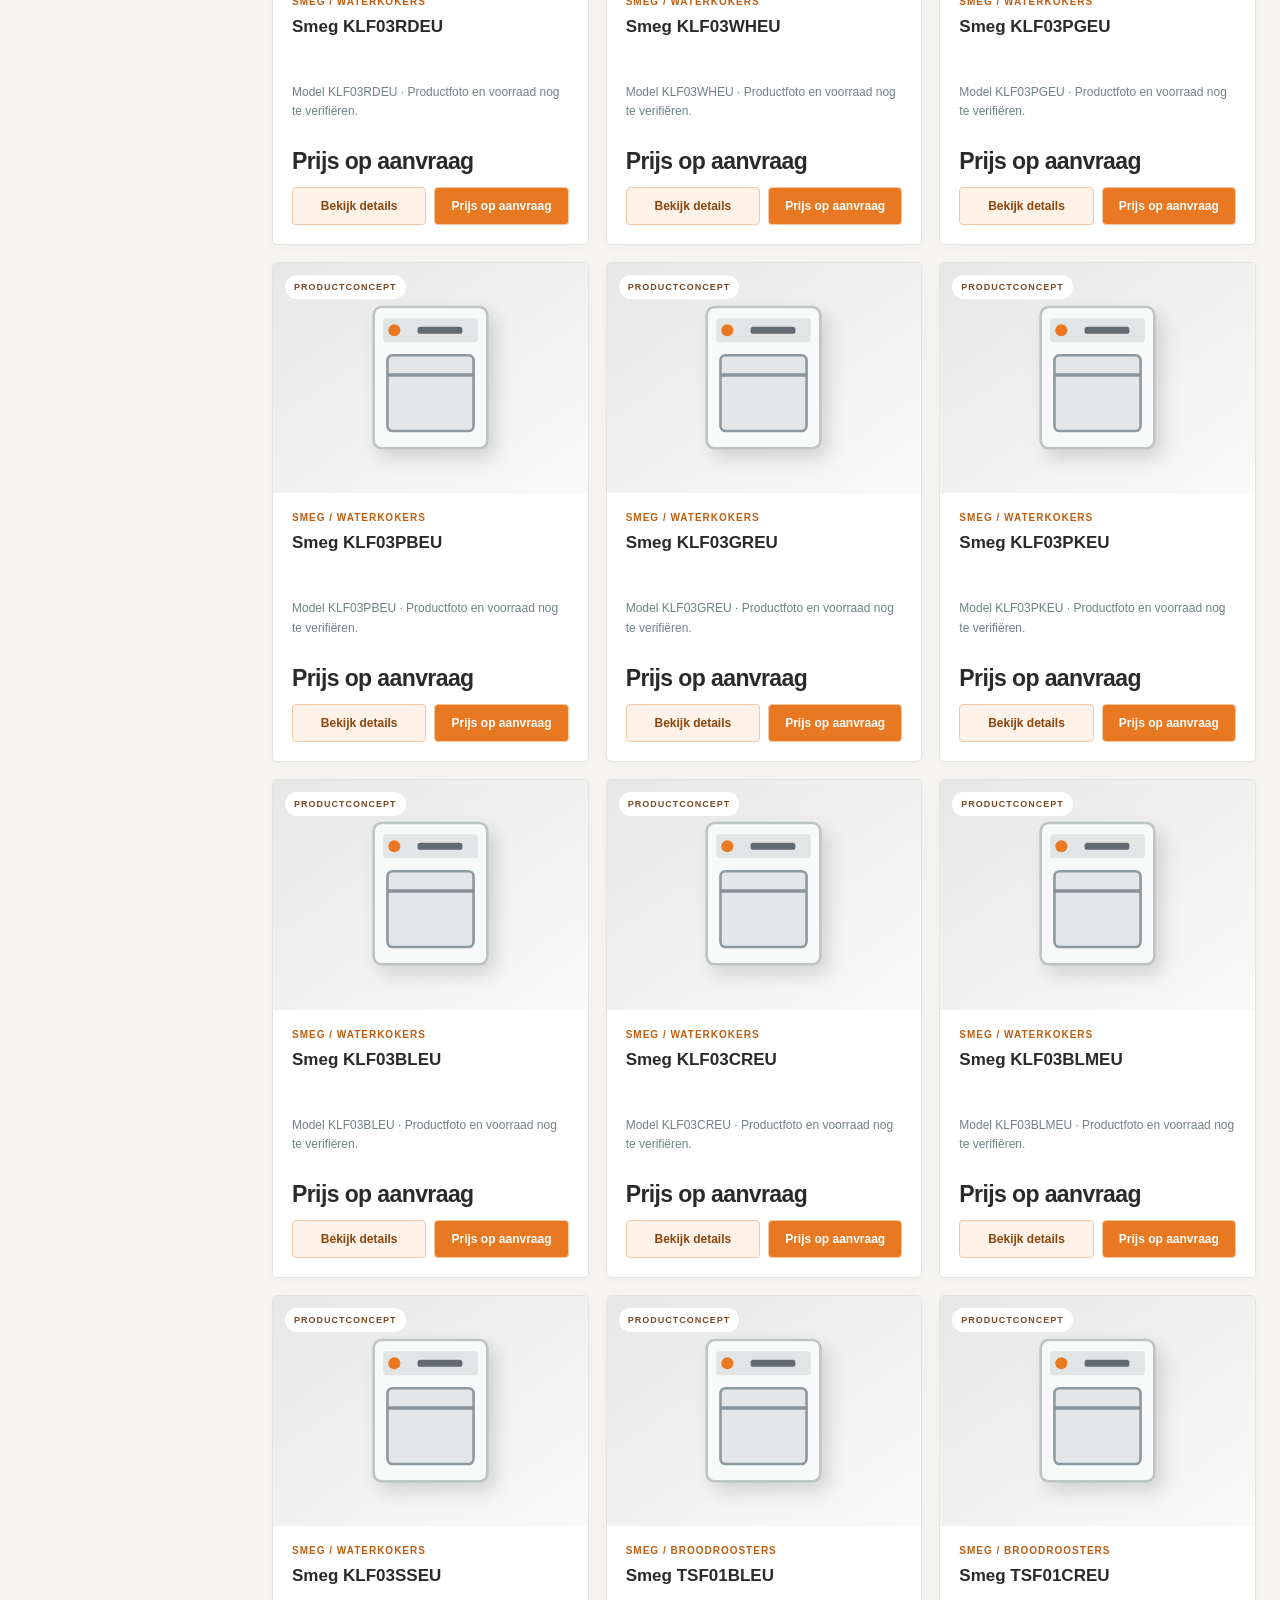
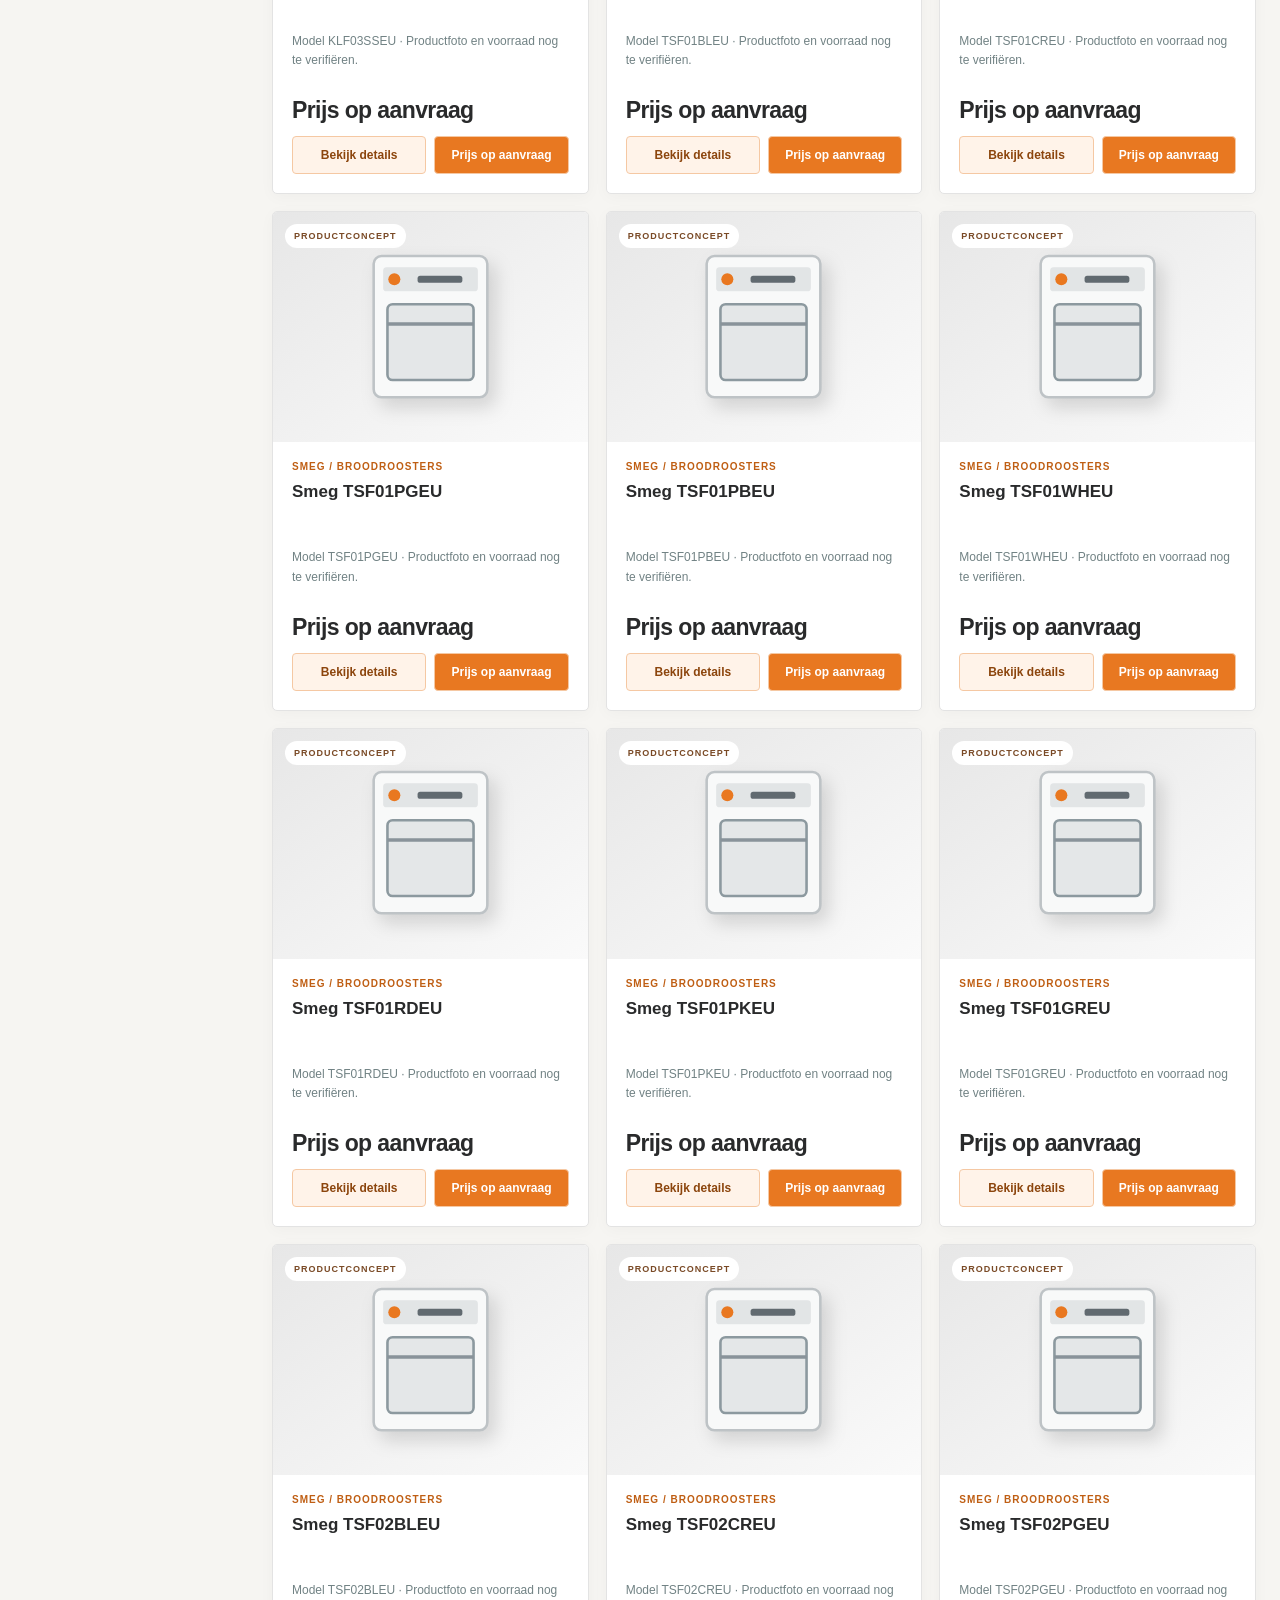
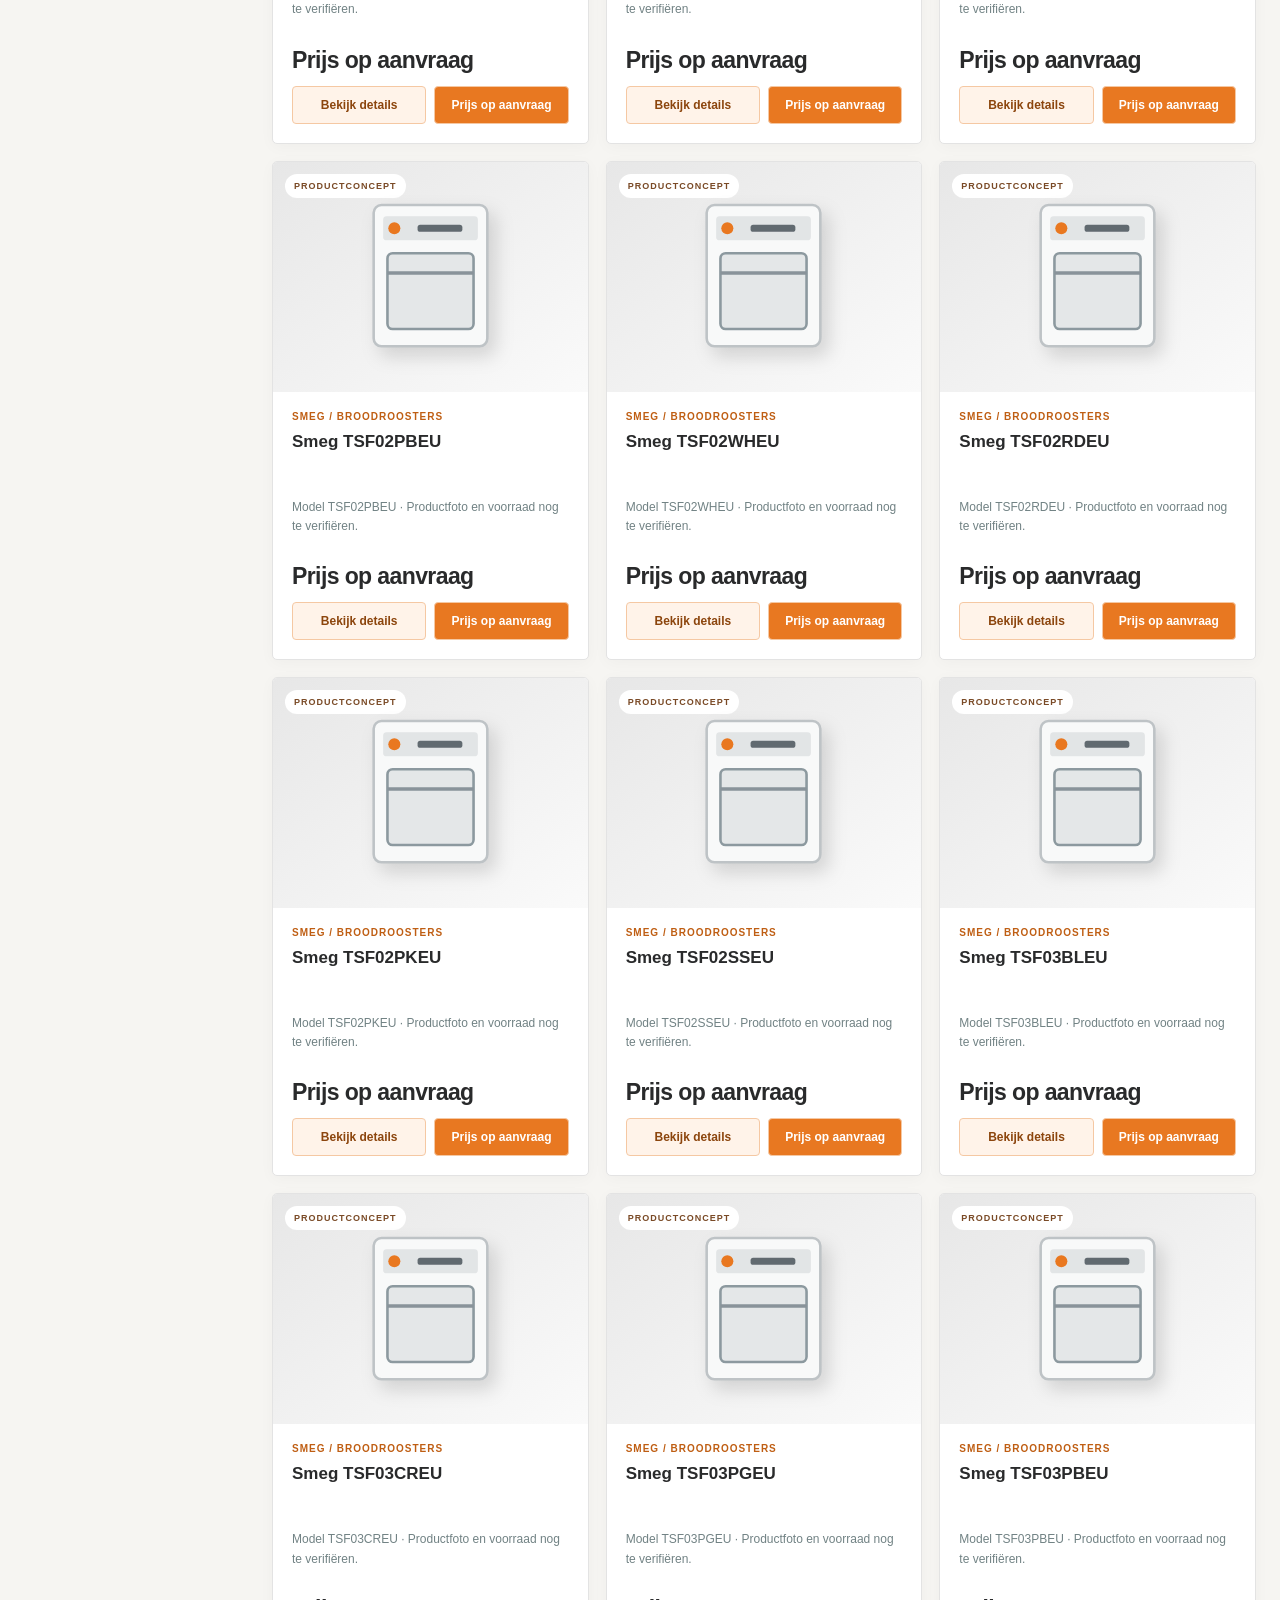
==== commit b256a9cc: "Replace Unicode arrows with consistent accessible SVG icons" ====
--- a/assortiment/index.html
+++ b/assortiment/index.html
@@ -1 +1 @@
-<!doctype html><html lang="nl"><head><meta charset="utf-8"><meta name="viewport" content="width=device-width,initial-scale=1"><meta name="robots" content="noindex,nofollow"><meta name="theme-color" content="#34373b"><title>Assortiment | Anto Elektra concept · LJ Studio</title><meta name="description" content="Ontdek alle apparaten in de conceptwebshop."><link rel="icon" href="../assets/favicon.svg" type="image/svg+xml"><link rel="stylesheet" href="../assets/style.css?v=8"></head><body><div class="top">ONAFHANKELIJKE LJ STUDIO-CONCEPTDEMO · GEEN OFFICIËLE WEBSHOP</div><header class="header"><div class="wrap head"><a class="brand" href="../index.html" aria-label="Anto Elektra concept, home">ANTO<span> ELEKTRA.</span></a><nav class="site-nav" id="site-nav" aria-label="Hoofdnavigatie"><a href="../index.html" >Home</a><a href="../assortiment/index.html" aria-current="page">Assortiment</a><a href="../index.html#acties">Acties</a><a href="../service.html" >Service</a><a href="../index.html#contact">Contact</a></nav><div class="header-controls"><button type="button" class="cart-btn" data-open-cart aria-label="Open winkelwagen"><svg viewBox="0 0 24 24" width="23" height="23" fill="none" stroke="currentColor" stroke-width="1.9" stroke-linecap="round" stroke-linejoin="round" aria-hidden="true"><circle cx="9" cy="21" r="1"/><circle cx="20" cy="21" r="1"/><path d="M1 2h3l2.4 12.3a2 2 0 0 0 2 1.7H20a2 2 0 0 0 2-1.6L23 7H5"/></svg><span class="cart-label">Winkelwagen</span><span class="header-cart-count" data-cart-count hidden>0</span></button><button class="menu-toggle" type="button" aria-label="Menu openen" aria-controls="site-nav" aria-expanded="false"><svg viewBox="0 0 24 24" width="23" height="23" fill="none" stroke="currentColor" stroke-width="2" stroke-linecap="round"><path d="M4 6h16M4 12h16M4 18h16"/></svg></button></div></div></header><main><section class="subhero"><div class="wrap"><div class="eyebrow">Assortiment</div><h1>Ontdek alle artikelen.</h1><p>Bekijk het assortiment en vergelijk de modellen. Prijzen en beschikbaarheid zijn indicatief.</p></div></section><section class="section"><div class="wrap"><h2>Shop per categorie.</h2><div class="category-tiles"><a class="category-tile" href="../assortiment/wasmachines/"><span class="tile-icon">◉</span><span class="tile-label">Wasmachines</span><small>Wassen met gemak</small><span class="tile-arrow" aria-hidden="true">→</span></a><a class="category-tile" href="../assortiment/drogers/"><span class="tile-icon">◎</span><span class="tile-label">Drogers</span><small>Slim en zuinig drogen</small><span class="tile-arrow" aria-hidden="true">→</span></a><a class="category-tile" href="../assortiment/vaatwassers/"><span class="tile-icon">▤</span><span class="tile-label">Vaatwassers</span><small>Een schone vaat</small><span class="tile-arrow" aria-hidden="true">→</span></a><a class="category-tile" href="../assortiment/waterkokers/"><span class="tile-icon">◕</span><span class="tile-label">Waterkokers</span><small>Voor ieder theemoment</small><span class="tile-arrow" aria-hidden="true">→</span></a><a class="category-tile" href="../assortiment/broodroosters/"><span class="tile-icon">▥</span><span class="tile-label">Broodroosters</span><small>Een goede start</small><span class="tile-arrow" aria-hidden="true">→</span></a><a class="category-tile" href="../assortiment/citruspersen/"><span class="tile-icon">◌</span><span class="tile-label">Citruspersen</span><small>Vers geperst</small><span class="tile-arrow" aria-hidden="true">→</span></a></div></div></section><section class="section" id="producten" data-root="../" data-catalog-data="../data/products.json" data-category-slug=""><div class="wrap"><div class="eyebrow" >Slim winkelen begint hier</div><h2>Alle artikelen</h2><p class="muted">Bekijk modellen, vergelijk categorieën en probeer de interactieve winkelwagen.</p><div class="layout"><aside class="filters"><div><label for="search">Zoek op merk of model</label><input id="search" type="search" placeholder="Bijv. Bosch of WQJ"></div><div><label for="category">Categorie</label><select id="category"><option value="">Alle categorieën</option><option>Wasmachines</option><option>Drogers</option><option>Vaatwassers</option></select></div><div><label for="brand">Merk</label><select id="brand"><option value="">Alle merken</option><option>Bosch</option><option>Siemens</option><option>Miele</option></select></div><div><label for="max-price">Maximale prijs</label><select id="max-price"><option value="">Alle prijzen</option><option value="800">Tot €800</option><option value="1000">Tot €1.000</option><option value="1500">Tot €1.500</option><option value="2500">Tot €2.500</option></select></div></aside><div><div class="catalog-top"><strong id="result-count">Producten laden…</strong><select id="sort" aria-label="Sorteren"><option value="default">Aanbevolen</option><option value="asc">Prijs laag–hoog</option><option value="desc">Prijs hoog–laag</option><option value="name">Naam A–Z</option></select></div><div class="cards" id="product-grid"></div><p id="empty" hidden>Geen producten gevonden. Pas je filters aan.</p></div></div></div></section><div class="notice"><div class="wrap">Conceptdemo · Er kunnen geen echte bestellingen worden geplaatst.</div></div></main><footer class="foot" id="contact"><div class="wrap"><strong>Anto Elektra · concept door LJ Studio</strong><p>Onafhankelijke conceptdemo. Niet de officiële website van Anto Elektra. Geen echte bestellingen of betalingen.</p><p><a href="../privacy.html">Privacy en cookies</a> · <button type="button" data-cookie-settings class="cookie-link">Cookievoorkeuren wijzigen</button></p></div></footer><div id="cart-backdrop" class="drawer-backdrop" hidden></div><aside id="cart-drawer" class="drawer" role="dialog" aria-modal="true" aria-label="Winkelwagen" hidden><div class="drawer-head"><h2>Jouw winkelwagen</h2><button type="button" id="cart-close" aria-label="Sluit winkelwagen">✕</button></div><p class="muted">Demonstratie · afrekenen uitgeschakeld</p><div id="cart-lines" aria-live="polite"></div><div class="progress"><span id="shipping-progress" style="width:0"></span></div><p id="shipping-message" class="muted"></p><div class="totals" id="totals"></div><button type="button" class="primary" disabled style="width:100%;opacity:.65">Afrekenen niet beschikbaar</button></aside><div class="detail-backdrop" id="detail-backdrop" hidden><section class="detail" role="dialog" aria-modal="true" aria-label="Productdetails" id="detail-content"></section></div><div class="cookie-banner" id="cookie-banner" role="region" aria-label="Cookiekeuze" hidden><div><strong>Jouw privacy</strong><p>Alleen noodzakelijke opslag voor je cookiekeuze. Optionele analytics uitsluitend na toestemming en configuratie. <a href="../privacy.html">Privacy en cookies</a>.</p></div><div class="cookie-actions"><button type="button" id="cookie-necessary">Alleen noodzakelijk</button><button type="button" id="cookie-accept">Alles toestaan</button></div></div><script src="../assets/config.js" defer></script><script src="../assets/consent.js" defer></script><script src="../assets/site.js?v=1" defer></script><script src="../assets/app.js?v=8" defer></script></body></html>+<!doctype html><html lang="nl"><head><meta charset="utf-8"><meta name="viewport" content="width=device-width,initial-scale=1"><meta name="robots" content="noindex,nofollow"><meta name="theme-color" content="#34373b"><title>Assortiment | Anto Elektra concept · LJ Studio</title><meta name="description" content="Ontdek alle apparaten in de conceptwebshop."><link rel="icon" href="../assets/favicon.svg" type="image/svg+xml"><link rel="stylesheet" href="../assets/style.css?v=8"></head><body><div class="top">ONAFHANKELIJKE LJ STUDIO-CONCEPTDEMO · GEEN OFFICIËLE WEBSHOP</div><header class="header"><div class="wrap head"><a class="brand" href="../index.html" aria-label="Anto Elektra concept, home">ANTO<span> ELEKTRA.</span></a><nav class="site-nav" id="site-nav" aria-label="Hoofdnavigatie"><a href="../index.html" >Home</a><a href="../assortiment/index.html" aria-current="page">Assortiment</a><a href="../index.html#acties">Acties</a><a href="../service.html" >Service</a><a href="../index.html#contact">Contact</a></nav><div class="header-controls"><button type="button" class="cart-btn" data-open-cart aria-label="Open winkelwagen"><svg viewBox="0 0 24 24" width="23" height="23" fill="none" stroke="currentColor" stroke-width="1.9" stroke-linecap="round" stroke-linejoin="round" aria-hidden="true"><circle cx="9" cy="21" r="1"/><circle cx="20" cy="21" r="1"/><path d="M1 2h3l2.4 12.3a2 2 0 0 0 2 1.7H20a2 2 0 0 0 2-1.6L23 7H5"/></svg><span class="cart-label">Winkelwagen</span><span class="header-cart-count" data-cart-count hidden>0</span></button><button class="menu-toggle" type="button" aria-label="Menu openen" aria-controls="site-nav" aria-expanded="false"><svg viewBox="0 0 24 24" width="23" height="23" fill="none" stroke="currentColor" stroke-width="2" stroke-linecap="round"><path d="M4 6h16M4 12h16M4 18h16"/></svg></button></div></div></header><main><section class="subhero"><div class="wrap"><div class="eyebrow">Assortiment</div><h1>Ontdek alle artikelen.</h1><p>Bekijk het assortiment en vergelijk de modellen. Prijzen en beschikbaarheid zijn indicatief.</p></div></section><section class="section"><div class="wrap"><h2>Shop per categorie.</h2><div class="category-tiles"><a class="category-tile" href="../assortiment/wasmachines/"><span class="tile-icon">◉</span><span class="tile-label">Wasmachines</span><small>Wassen met gemak</small><span class="tile-arrow" aria-hidden="true"><svg class="ui-arrow" viewBox="0 0 24 24" width="17" height="17" fill="none" stroke="currentColor" stroke-width="2" stroke-linecap="round" stroke-linejoin="round" aria-hidden="true"><path d="M5 12h14m-6-6 6 6-6 6"/></svg></span></a><a class="category-tile" href="../assortiment/drogers/"><span class="tile-icon">◎</span><span class="tile-label">Drogers</span><small>Slim en zuinig drogen</small><span class="tile-arrow" aria-hidden="true"><svg class="ui-arrow" viewBox="0 0 24 24" width="17" height="17" fill="none" stroke="currentColor" stroke-width="2" stroke-linecap="round" stroke-linejoin="round" aria-hidden="true"><path d="M5 12h14m-6-6 6 6-6 6"/></svg></span></a><a class="category-tile" href="../assortiment/vaatwassers/"><span class="tile-icon">▤</span><span class="tile-label">Vaatwassers</span><small>Een schone vaat</small><span class="tile-arrow" aria-hidden="true"><svg class="ui-arrow" viewBox="0 0 24 24" width="17" height="17" fill="none" stroke="currentColor" stroke-width="2" stroke-linecap="round" stroke-linejoin="round" aria-hidden="true"><path d="M5 12h14m-6-6 6 6-6 6"/></svg></span></a><a class="category-tile" href="../assortiment/waterkokers/"><span class="tile-icon">◕</span><span class="tile-label">Waterkokers</span><small>Voor ieder theemoment</small><span class="tile-arrow" aria-hidden="true"><svg class="ui-arrow" viewBox="0 0 24 24" width="17" height="17" fill="none" stroke="currentColor" stroke-width="2" stroke-linecap="round" stroke-linejoin="round" aria-hidden="true"><path d="M5 12h14m-6-6 6 6-6 6"/></svg></span></a><a class="category-tile" href="../assortiment/broodroosters/"><span class="tile-icon">▥</span><span class="tile-label">Broodroosters</span><small>Een goede start</small><span class="tile-arrow" aria-hidden="true"><svg class="ui-arrow" viewBox="0 0 24 24" width="17" height="17" fill="none" stroke="currentColor" stroke-width="2" stroke-linecap="round" stroke-linejoin="round" aria-hidden="true"><path d="M5 12h14m-6-6 6 6-6 6"/></svg></span></a><a class="category-tile" href="../assortiment/citruspersen/"><span class="tile-icon">◌</span><span class="tile-label">Citruspersen</span><small>Vers geperst</small><span class="tile-arrow" aria-hidden="true"><svg class="ui-arrow" viewBox="0 0 24 24" width="17" height="17" fill="none" stroke="currentColor" stroke-width="2" stroke-linecap="round" stroke-linejoin="round" aria-hidden="true"><path d="M5 12h14m-6-6 6 6-6 6"/></svg></span></a></div></div></section><section class="section" id="producten" data-root="../" data-catalog-data="../data/products.json" data-category-slug=""><div class="wrap"><div class="eyebrow" >Slim winkelen begint hier</div><h2>Alle artikelen</h2><p class="muted">Bekijk modellen, vergelijk categorieën en probeer de interactieve winkelwagen.</p><div class="layout"><aside class="filters"><div><label for="search">Zoek op merk of model</label><input id="search" type="search" placeholder="Bijv. Bosch of WQJ"></div><div><label for="category">Categorie</label><select id="category"><option value="">Alle categorieën</option><option>Wasmachines</option><option>Drogers</option><option>Vaatwassers</option></select></div><div><label for="brand">Merk</label><select id="brand"><option value="">Alle merken</option><option>Bosch</option><option>Siemens</option><option>Miele</option></select></div><div><label for="max-price">Maximale prijs</label><select id="max-price"><option value="">Alle prijzen</option><option value="800">Tot €800</option><option value="1000">Tot €1.000</option><option value="1500">Tot €1.500</option><option value="2500">Tot €2.500</option></select></div></aside><div><div class="catalog-top"><strong id="result-count">Producten laden…</strong><select id="sort" aria-label="Sorteren"><option value="default">Aanbevolen</option><option value="asc">Prijs laag–hoog</option><option value="desc">Prijs hoog–laag</option><option value="name">Naam A–Z</option></select></div><div class="cards" id="product-grid"></div><p id="empty" hidden>Geen producten gevonden. Pas je filters aan.</p></div></div></div></section><div class="notice"><div class="wrap">Conceptdemo · Er kunnen geen echte bestellingen worden geplaatst.</div></div></main><footer class="foot" id="contact"><div class="wrap"><strong>Anto Elektra · concept door LJ Studio</strong><p>Onafhankelijke conceptdemo. Niet de officiële website van Anto Elektra. Geen echte bestellingen of betalingen.</p><p><a href="../privacy.html">Privacy en cookies</a> · <button type="button" data-cookie-settings class="cookie-link">Cookievoorkeuren wijzigen</button></p></div></footer><div id="cart-backdrop" class="drawer-backdrop" hidden></div><aside id="cart-drawer" class="drawer" role="dialog" aria-modal="true" aria-label="Winkelwagen" hidden><div class="drawer-head"><h2>Jouw winkelwagen</h2><button type="button" id="cart-close" aria-label="Sluit winkelwagen">✕</button></div><p class="muted">Demonstratie · afrekenen uitgeschakeld</p><div id="cart-lines" aria-live="polite"></div><div class="progress"><span id="shipping-progress" style="width:0"></span></div><p id="shipping-message" class="muted"></p><div class="totals" id="totals"></div><button type="button" class="primary" disabled style="width:100%;opacity:.65">Afrekenen niet beschikbaar</button></aside><div class="detail-backdrop" id="detail-backdrop" hidden><section class="detail" role="dialog" aria-modal="true" aria-label="Productdetails" id="detail-content"></section></div><div class="cookie-banner" id="cookie-banner" role="region" aria-label="Cookiekeuze" hidden><div><strong>Jouw privacy</strong><p>Alleen noodzakelijke opslag voor je cookiekeuze. Optionele analytics uitsluitend na toestemming en configuratie. <a href="../privacy.html">Privacy en cookies</a>.</p></div><div class="cookie-actions"><button type="button" id="cookie-necessary">Alleen noodzakelijk</button><button type="button" id="cookie-accept">Alles toestaan</button></div></div><script src="../assets/config.js" defer></script><script src="../assets/consent.js" defer></script><script src="../assets/site.js?v=1" defer></script><script src="../assets/app.js?v=8" defer></script></body></html>
--- a/assets/style.css
+++ b/assets/style.css
@@ -8,3 +8,6 @@
 
 /* LJ Commerce 2026: retail editorial redesign, intentionally distinct from agency cards/hero */
 :root{font-family:Arial,Helvetica,sans-serif;color:#292a2b;background:#f6f5f2}body{background:#f6f5f2}.top{font-size:10px;letter-spacing:1.2px;padding:8px}.header{background:#f6f5f2}.head{min-height:73px}.brand{font-family:Arial,sans-serif;font-size:26px;letter-spacing:-1.8px}.head nav{font-size:12px;text-transform:uppercase;letter-spacing:.6px}.head nav a:hover{color:#d76816}.cart-btn{border-radius:2px}.editorial-home .retail-kicker{font-size:11px;font-weight:900;letter-spacing:2px;color:#dd6c17;display:block}.retail-hero{display:grid;grid-template-columns:52% 48%;min-height:610px;background:#f1efeb}.retail-hero-copy{padding:clamp(45px,7vw,105px) clamp(24px,6vw,105px);display:flex;flex-direction:column;align-items:flex-start;justify-content:center}.retail-hero-copy h1{font-family:Georgia,Times,serif;font-size:clamp(56px,6.4vw,105px);letter-spacing:-5px;line-height:.99;font-weight:400;margin:30px 0}.retail-hero-copy h1 em{color:#df731d;font-weight:400}.retail-hero-copy>p{max-width:450px;line-height:1.8;font-size:16px;color:#626365}.retail-hero-actions{display:flex;align-items:center;gap:22px;flex-wrap:wrap;margin-top:30px}.retail-button{background:#e87821;color:#fff;padding:17px 23px;font-size:12px;font-weight:900;letter-spacing:.4px;display:inline-flex;gap:24px;align-items:center;justify-content:space-between}.retail-button:hover{background:#b9530c}.retail-text-link{font-size:12px;font-weight:800;border-bottom:1px solid #777;padding-bottom:5px}.retail-hero-caption{font-size:10px;color:#8d8b88;margin-top:42px}.retail-hero-scene{background:#e4e1dc;min-height:520px;position:relative;overflow:hidden;display:grid;place-items:center}.scene-orbit{position:absolute;width:660px;height:660px;border:1px solid #cac5be;border-radius:50%;left:50%;top:50%;transform:translate(-50%,-50%);box-shadow:0 0 0 80px #ffffff20,0 0 0 180px #ffffff10}.scene-washer{position:relative;width:min(60%,340px);max-height:470px;filter:drop-shadow(35px 30px 25px #0003);transform:rotate(-5deg)}.scene-label{position:absolute;z-index:2;font-size:12px;letter-spacing:1.7px;line-height:1.4;color:#5c5b59}.scene-label b{font-size:15px;color:#292a2b}.scene-label-top{top:55px;left:40px}.scene-label-bottom{bottom:55px;right:40px;text-align:right}.orange-dot{display:inline-block;background:#df731d;width:8px;height:8px;border-radius:50%;margin-right:8px}.retail-trust{display:grid;grid-template-columns:repeat(4,1fr);border-top:1px solid #dedbd6;border-bottom:1px solid #dedbd6;background:#fff}.retail-trust span{text-align:center;padding:22px 10px;font-size:12px;font-weight:800;border-right:1px solid #e7e5e1}.retail-trust span:last-child{border:0}.retail-categories,.retail-offers{padding:90px max(24px,calc((100vw - 1200px)/2))}.retail-section-heading{display:flex;justify-content:space-between;align-items:end;gap:20px;margin-bottom:35px}.retail-section-heading h2{font-family:Georgia,Times,serif;font-weight:400;font-size:clamp(37px,4vw,65px);letter-spacing:-2px;margin:12px 0 0}.retail-section-heading>a{font-size:12px;font-weight:900;text-decoration:underline;text-underline-offset:5px}.retail-category-list{border-top:1px solid #cac7c2}.retail-category-row{display:grid;grid-template-columns:80px 1fr 170px 50px;align-items:center;min-height:100px;border-bottom:1px solid #cac7c2;transition:padding .2s,background .2s}.retail-category-row:hover{background:#fff;padding:0 16px}.retail-category-number{color:#dd6c17;font-size:12px;font-weight:900}.retail-category-name{font-family:Georgia,Times,serif;font-size:clamp(27px,3vw,45px);letter-spacing:-1px}.retail-category-view{font-size:12px;color:#777}.retail-category-arrow{font-size:25px;color:#d96d1d;text-align:right}.retail-feature{display:grid;grid-template-columns:1fr 1fr;background:#303235;color:#fff;min-height:450px}.retail-feature-block{padding:clamp(40px,7vw,95px);display:flex;flex-direction:column;align-items:flex-start;justify-content:center}.retail-feature-block h2{font:400 clamp(37px,4.2vw,62px)/1.12 Georgia,serif;letter-spacing:-2px;margin:20px 0}.retail-feature-block h2 em{color:#ee893b}.retail-feature-block p{font-size:14px;line-height:1.8;color:#d0d0d0;max-width:470px}.retail-feature-block .retail-button{margin-top:20px}.retail-feature-graphic{background:#e87720;position:relative;overflow:hidden;display:flex;flex-direction:column;align-items:center;justify-content:center;color:#fff}.retail-feature-graphic>span{font-size:14px;letter-spacing:8px;z-index:1}.retail-feature-graphic strong{font-size:clamp(45px,6vw,95px);line-height:.88;letter-spacing:-5px;z-index:1;text-align:center;margin-top:24px}.feature-ring{position:absolute;width:460px;height:460px;border:2px solid #ffffff55;border-radius:50%;box-shadow:0 0 0 80px #ffffff18,0 0 0 170px #ffffff10}.retail-offers{background:#fff}.retail-offer-list{border-top:1px solid #dedbd6}.retail-offer-list a{display:grid;grid-template-columns:180px 1fr 175px;align-items:center;gap:20px;padding:32px 0;border-bottom:1px solid #dedbd6}.retail-offer-list a span{font-size:11px;font-weight:800;color:#bc611a}.retail-offer-list a strong{font:400 27px Georgia,serif}.retail-offer-list a span:last-child{text-align:right}.retail-fineprint{font-size:11px;color:#777;line-height:1.7;margin-top:24px}.foot{margin-top:0}.editorial-home .retail-offers+.foot{margin-top:0}@media(max-width:950px){.retail-hero{grid-template-columns:1fr 1fr}.retail-hero-copy{padding:50px 28px}.retail-hero-copy h1{font-size:clamp(45px,6vw,65px);letter-spacing:-3px}.retail-feature-block{padding:45px 30px}.retail-categories,.retail-offers{padding:65px 28px}}@media(max-width:650px){.retail-hero{grid-template-columns:1fr}.retail-hero-copy{padding:55px 20px 42px}.retail-hero-copy h1{font-size:clamp(55px,12vw,79px);letter-spacing:-3px;margin:25px 0}.retail-hero-copy>p{font-size:14px}.retail-hero-caption{margin-top:30px}.retail-hero-scene{min-height:350px}.scene-washer{width:210px;height:310px}.scene-orbit{width:420px;height:420px}.scene-label-top{top:24px;left:20px}.scene-label-bottom{bottom:24px;right:20px}.retail-trust{grid-template-columns:1fr 1fr}.retail-trust span{padding:17px 8px;font-size:10px;border-bottom:1px solid #e7e5e1}.retail-categories,.retail-offers{padding:56px 18px}.retail-section-heading{align-items:start;flex-direction:column;gap:12px}.retail-section-heading h2{font-size:41px}.retail-category-row{grid-template-columns:35px 1fr 30px;min-height:78px}.retail-category-name{font-size:29px}.retail-category-view{display:none}.retail-feature{grid-template-columns:1fr}.retail-feature-block{padding:55px 22px}.retail-feature-graphic{min-height:260px}.retail-offer-list a{grid-template-columns:1fr;gap:10px;padding:25px 0}.retail-offer-list a strong{font-size:24px}.retail-offer-list a span:last-child{text-align:left}.head{min-height:64px}}
+
+/* Retail product-first improvements */
+.retail-bestsellers{padding:72px max(24px,calc((100vw - 1200px)/2));background:#fff}.retail-product-feature{display:grid;grid-template-columns:repeat(3,minmax(0,1fr));gap:14px}.retail-featured-product{background:#f5f4f1;min-height:380px;padding:23px;display:flex;flex-direction:column;position:relative;transition:background .2s,transform .2s}.retail-featured-product:hover{background:#f0e8df;transform:translateY(-3px)}.retail-featured-product .feature-index{font-size:10px;color:#d46a1a;letter-spacing:1.4px;font-weight:900}.retail-featured-product .feature-product-art{height:245px;display:grid;place-items:center}.retail-featured-product .feature-product-art svg{width:150px;height:170px;filter:drop-shadow(10px 12px 12px #0002)}.retail-featured-product strong{font:400 30px Georgia,serif}.retail-featured-product>span:last-child{font-size:12px;margin-top:10px;color:#bd5b10;font-weight:900}.catalog-top{padding:16px 0;border-bottom:1px solid #ddd;margin-bottom:20px}.product{border-radius:5px;box-shadow:0 3px 15px #00000008;transition:box-shadow .2s,transform .2s}.product:hover{box-shadow:0 10px 28px #00000012;transform:translateY(-2px)}.product-art{height:230px}.product-art svg{width:155px;height:175px;filter:drop-shadow(7px 9px 9px #0002)}.product-body h3{font-size:17px;line-height:1.4;min-height:48px}.product-actions button{border-radius:4px}.product-actions button.add{background:#e87821;color:#fff}.header-cart-count{display:grid;place-items:center;min-width:20px;height:20px;border-radius:50%;background:#2e3235;color:white;font-size:10px}.header-cart-count[hidden]{display:none}.cart-opened{overflow:hidden}.drawer{z-index:35}.drawer-backdrop{z-index:34}.detail-backdrop{z-index:40}.service-grid .service-card{border-radius:5px}.category-tile{border-radius:5px}.filters{border-radius:5px}.catalog-top select{background:#fff}.subhero{padding:58px 0}.subhero h1{font-family:Georgia,serif;font-weight:400}.back-to-top{z-index:25}@media(max-width:950px){.retail-bestsellers{padding:55px 28px}.retail-featured-product{min-height:315px;padding:16px}.retail-featured-product .feature-product-art{height:190px}.retail-featured-product .feature-product-art svg{width:125px}}@media(max-width:600px){.retail-bestsellers{padding:45px 16px}.retail-product-feature{grid-template-columns:1fr 1fr;gap:9px}.retail-featured-product{min-height:255px;padding:13px}.retail-featured-product .feature-product-art{height:150px}.retail-featured-product .feature-product-art svg{width:110px;height:130px}.retail-featured-product strong{font-size:22px}.retail-featured-product:nth-child(3){grid-column:1/-1;min-height:190px}.retail-featured-product:nth-child(3) .feature-product-art{height:110px}.product-art{height:155px}.product-art svg{width:100px;height:120px}.product-body h3{font-size:13px;min-height:38px}.header-cart-count{position:absolute;top:-4px;right:42px}.header-controls{position:relative}}
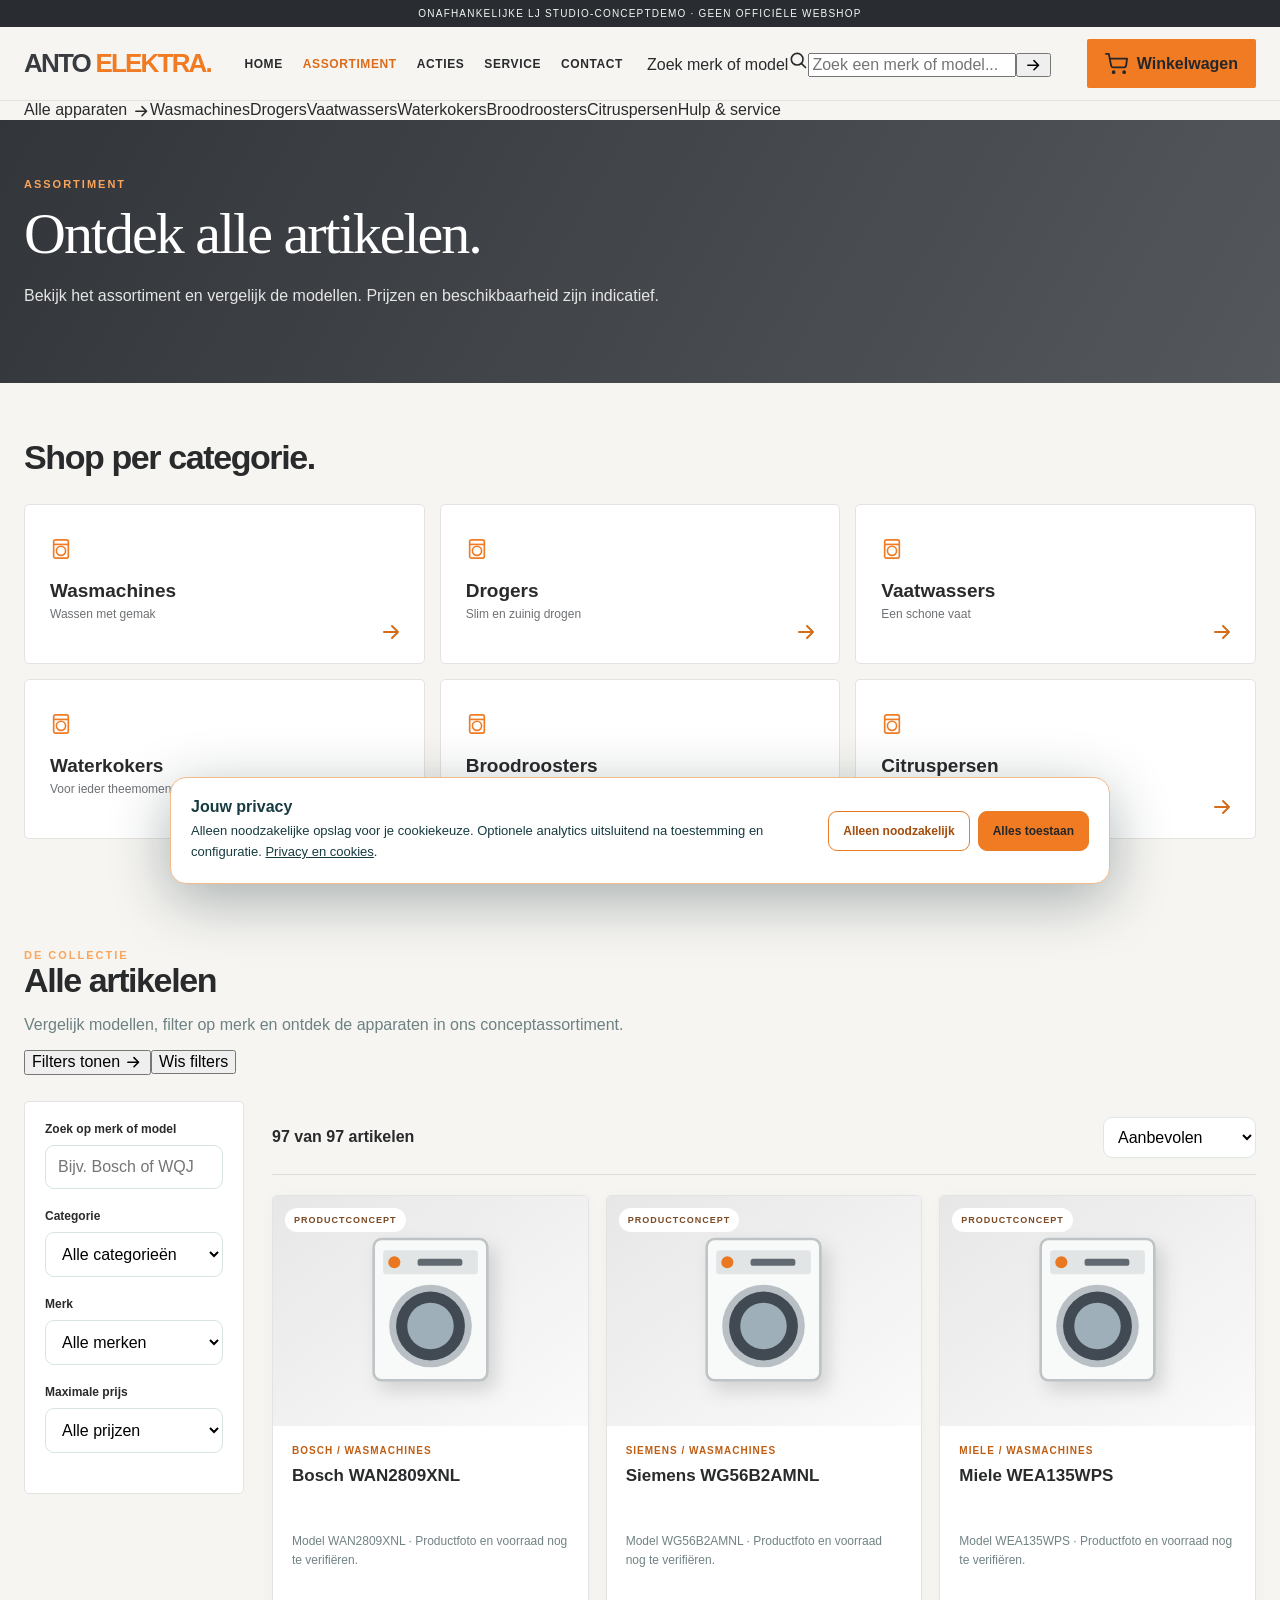
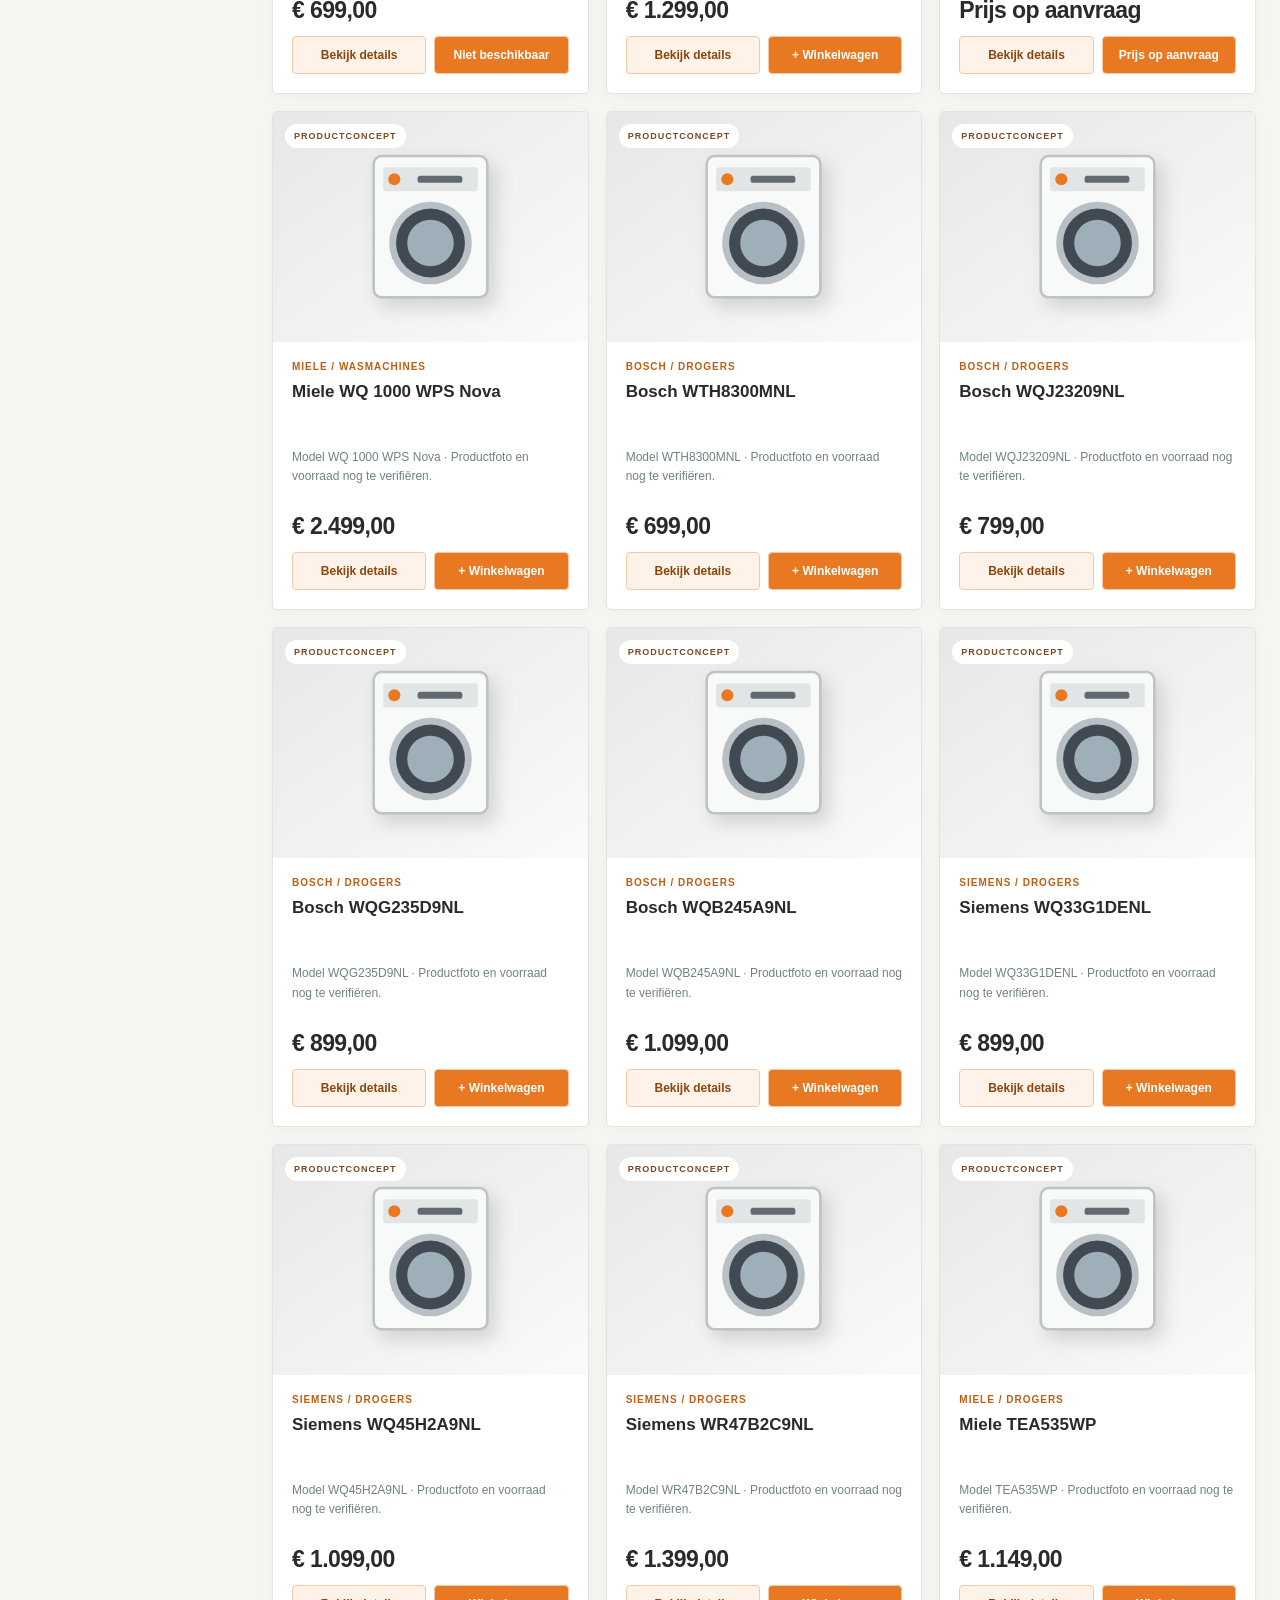
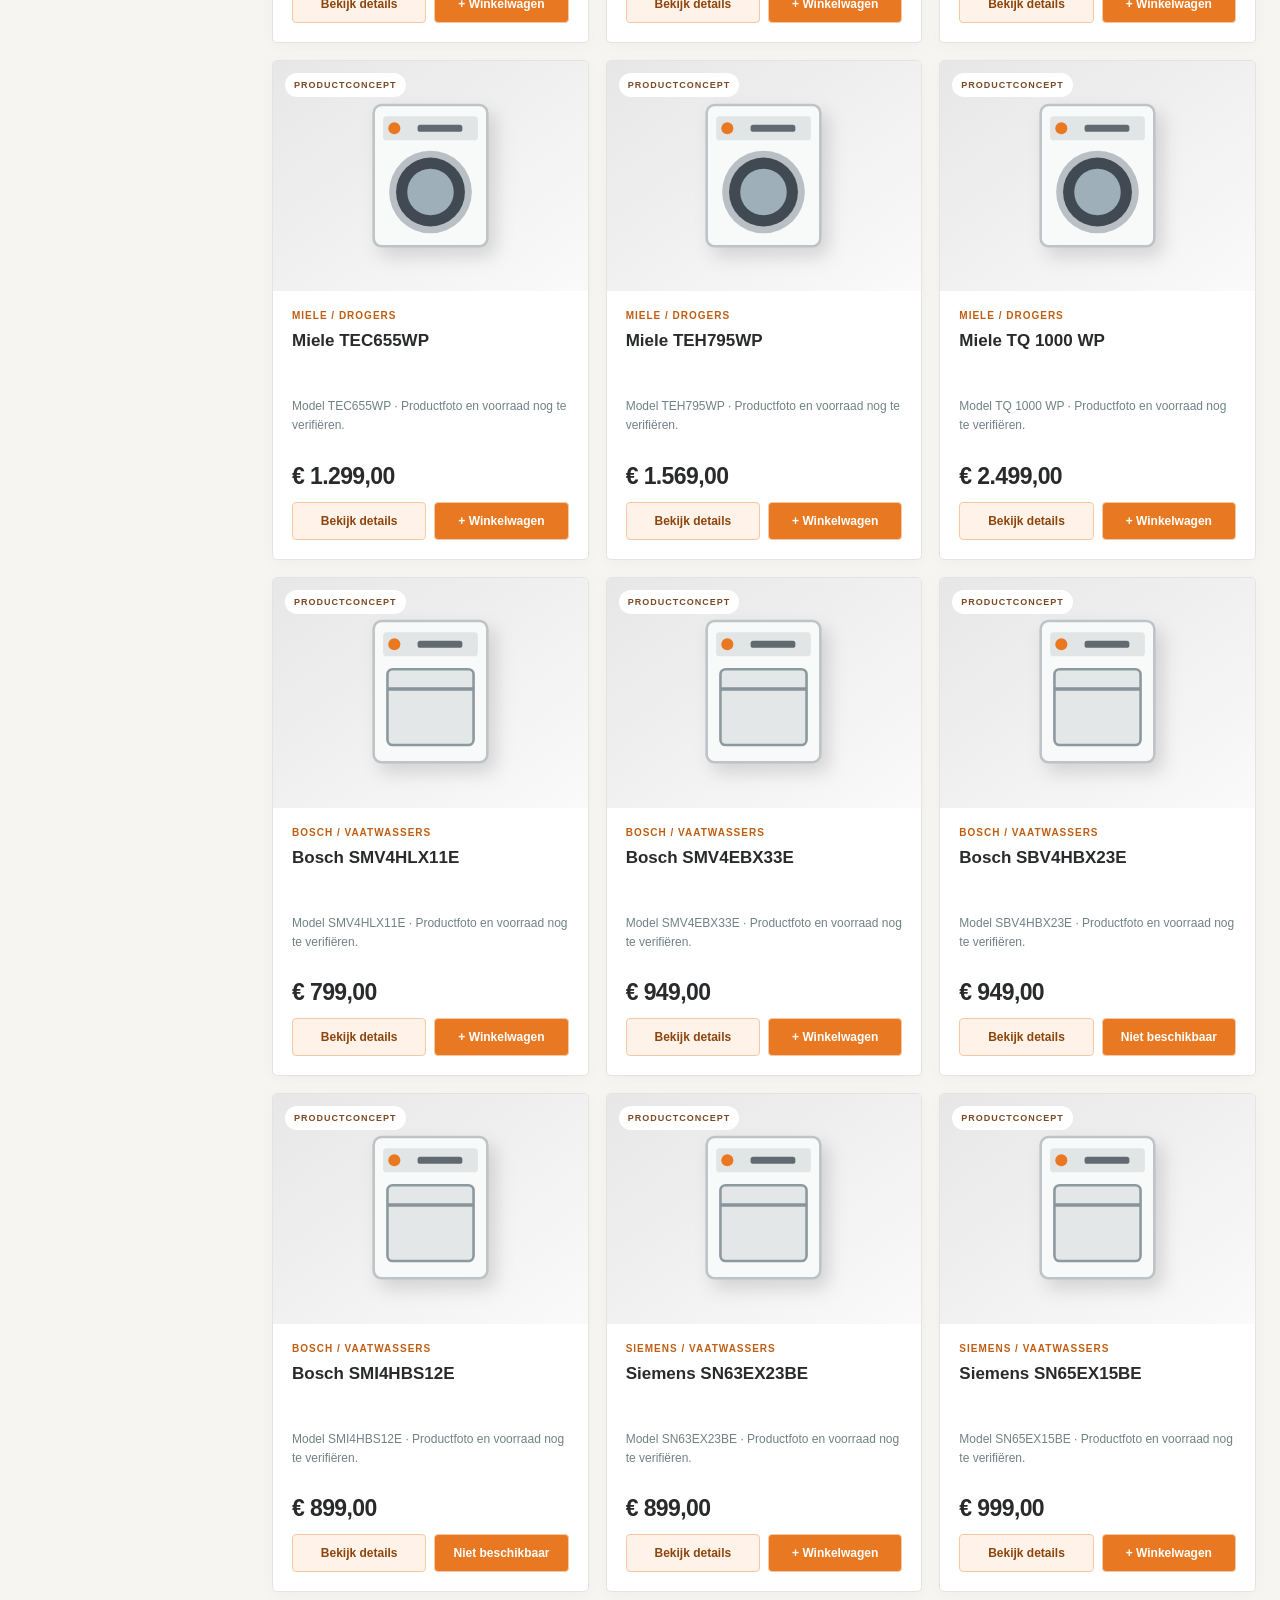
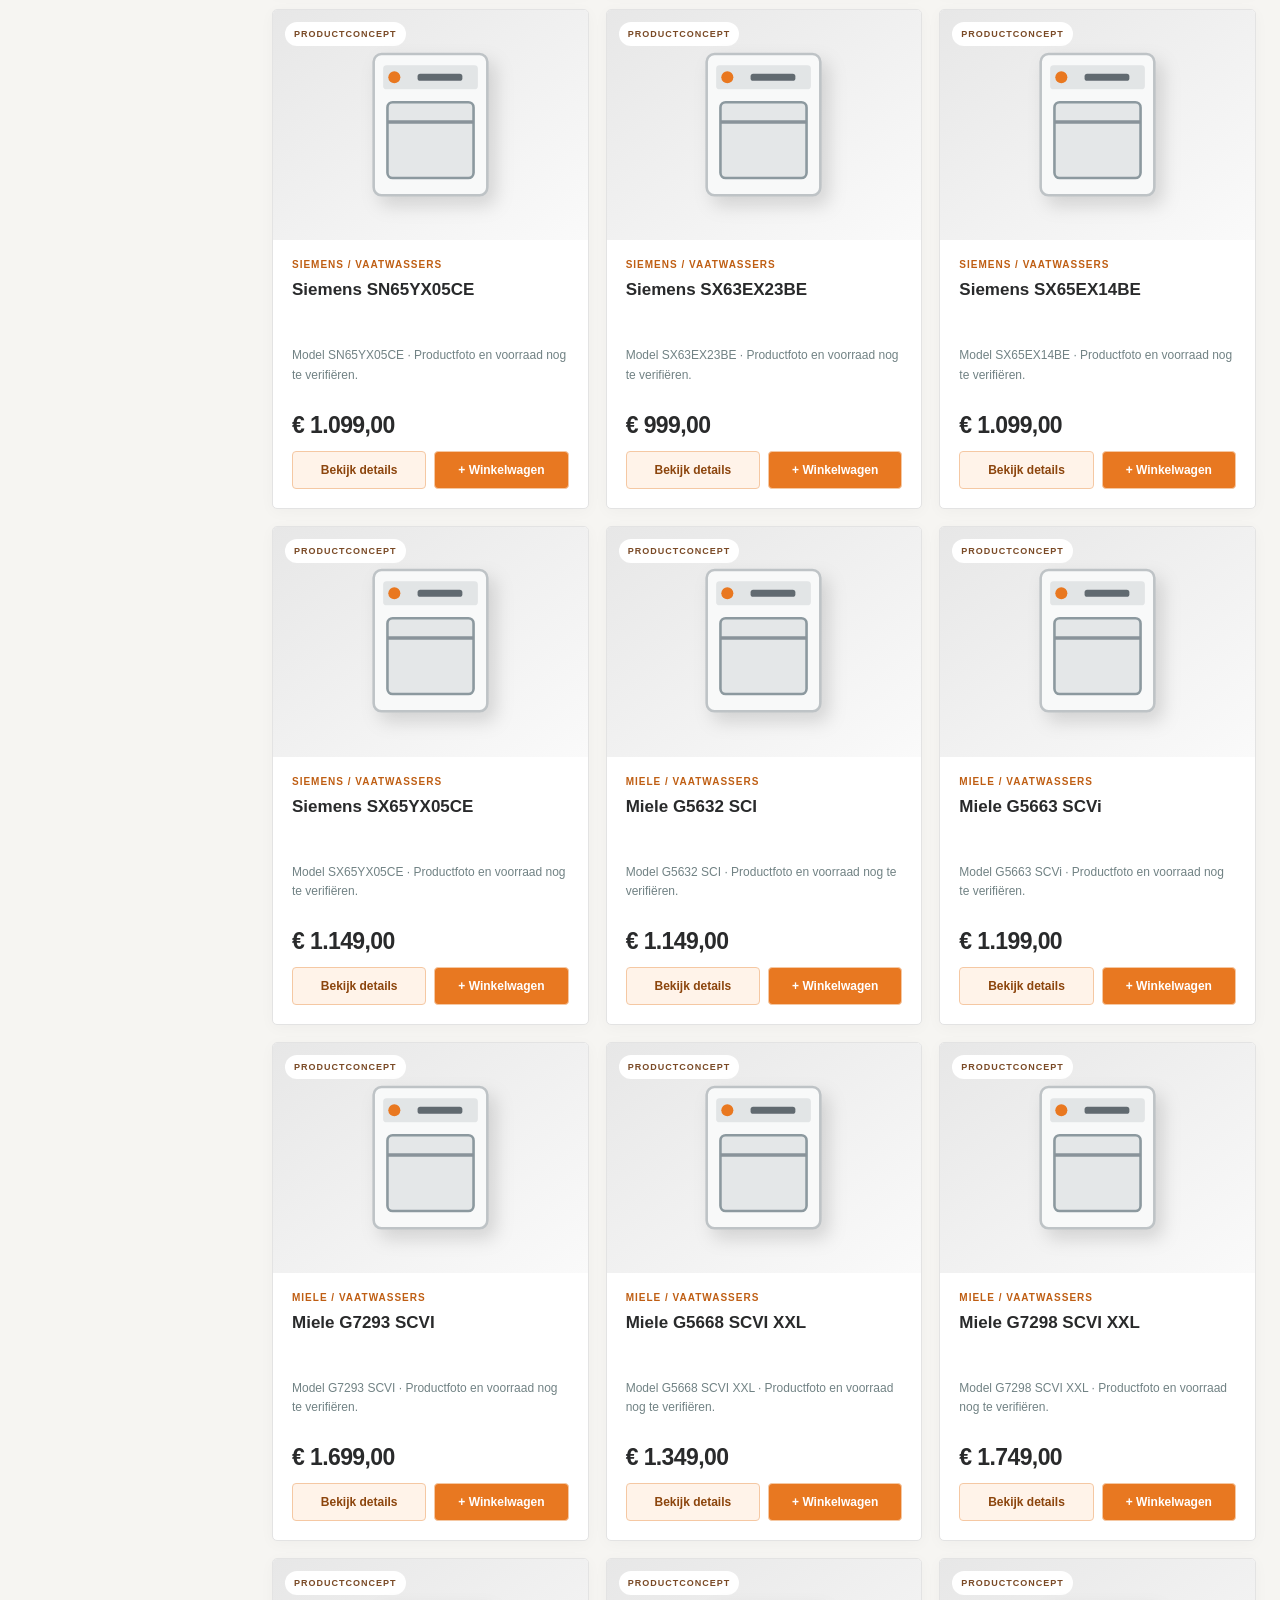
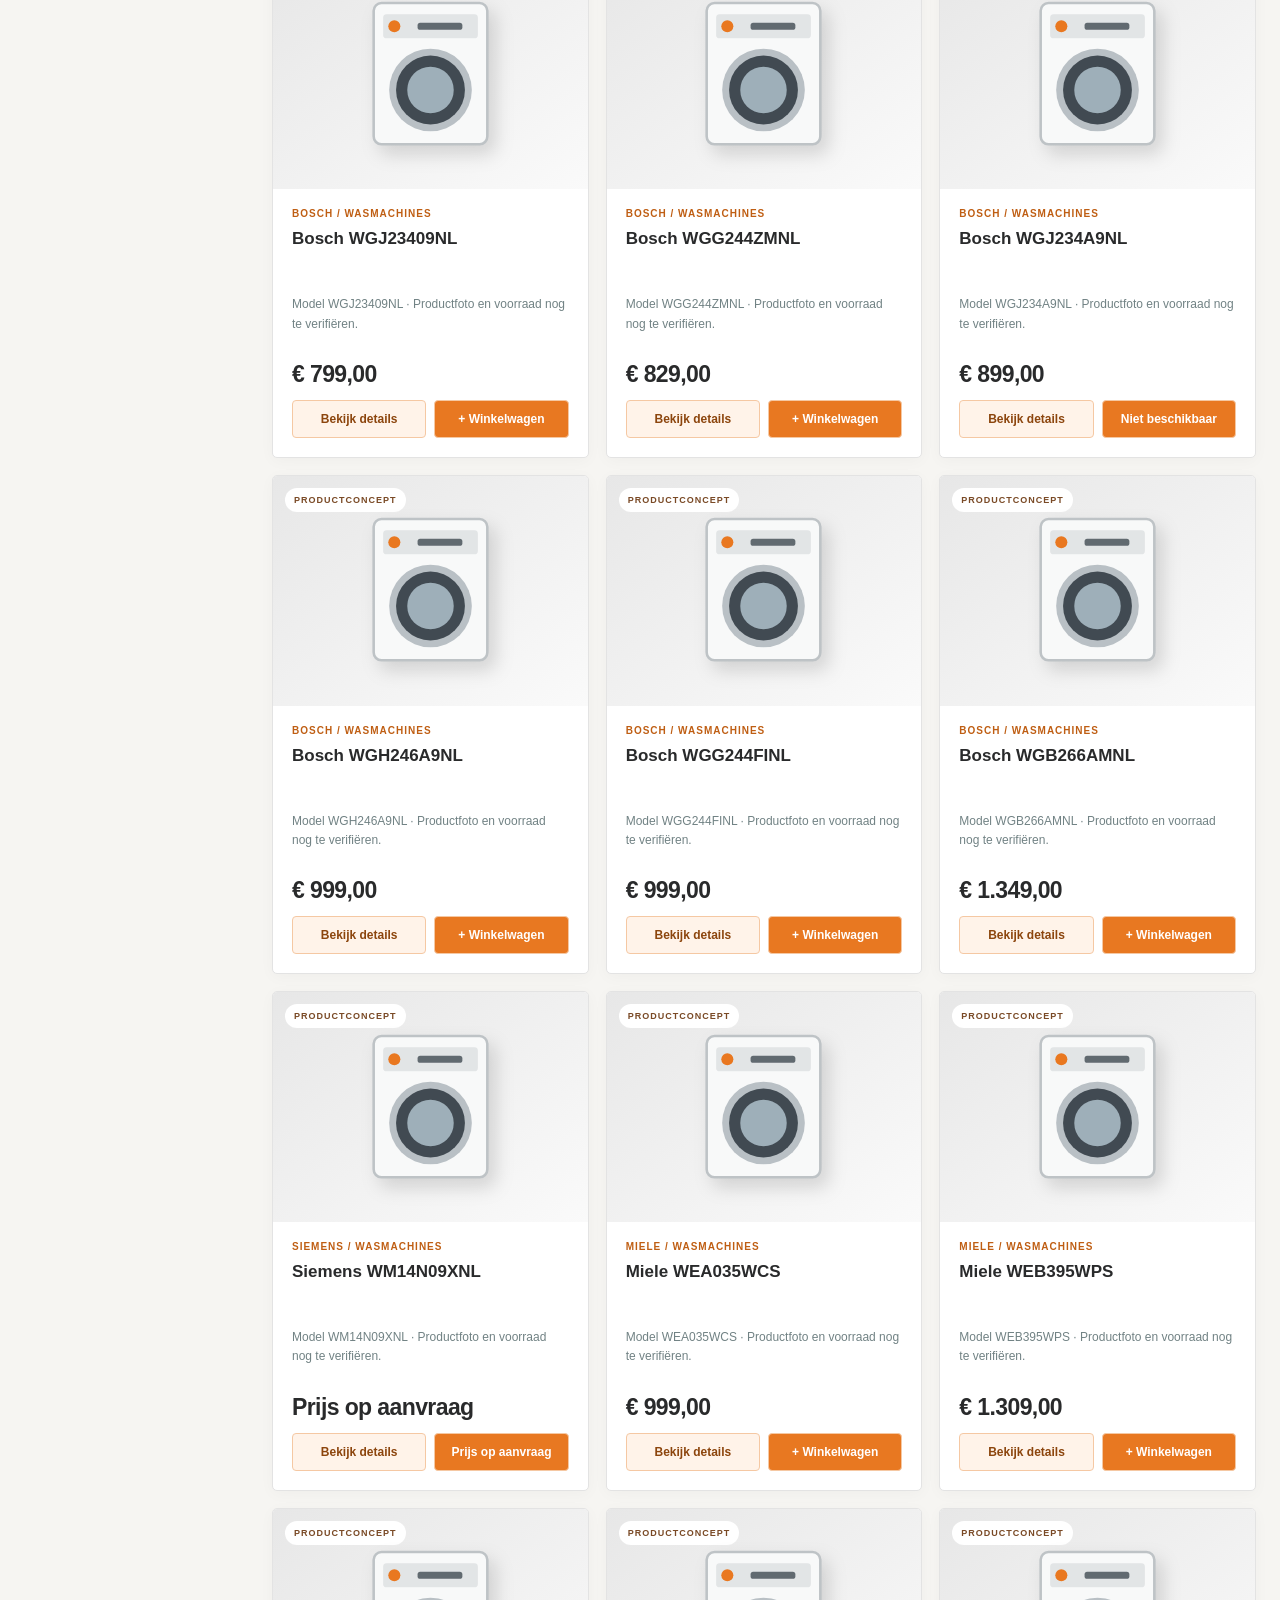
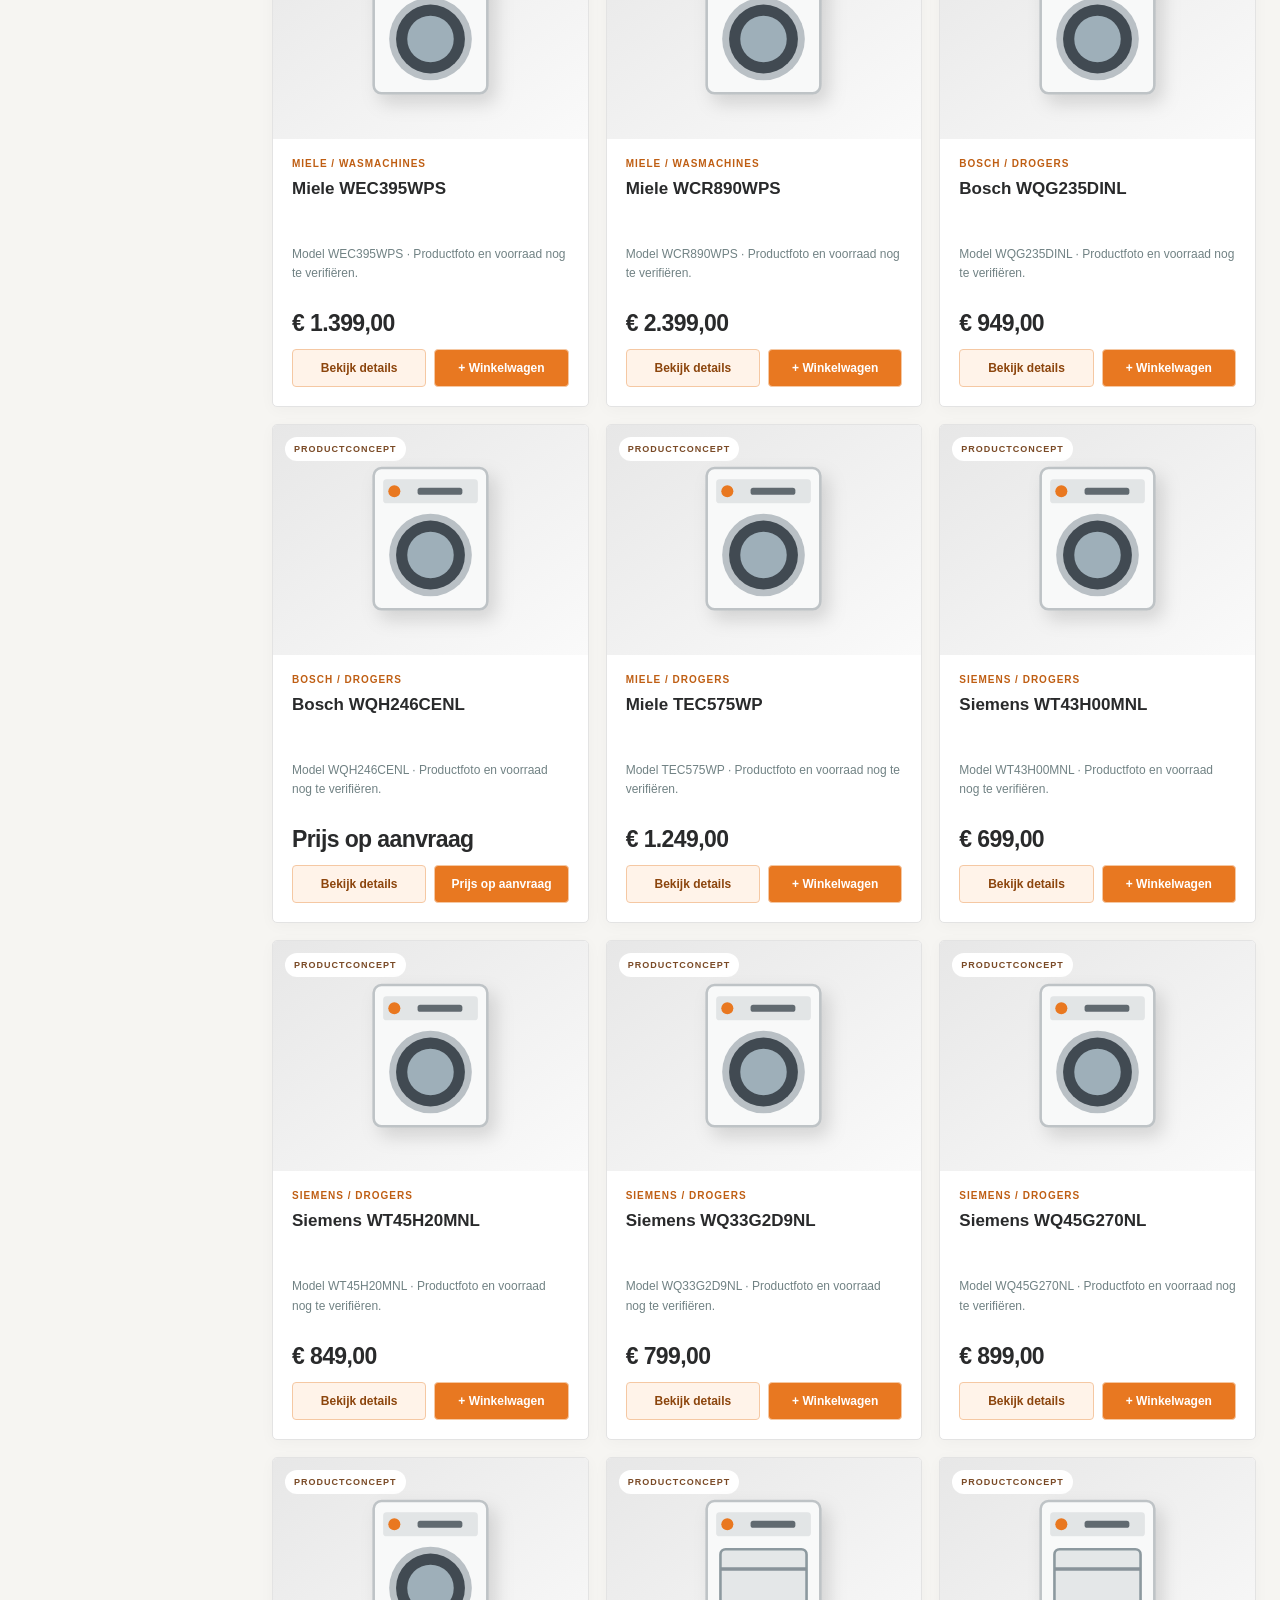
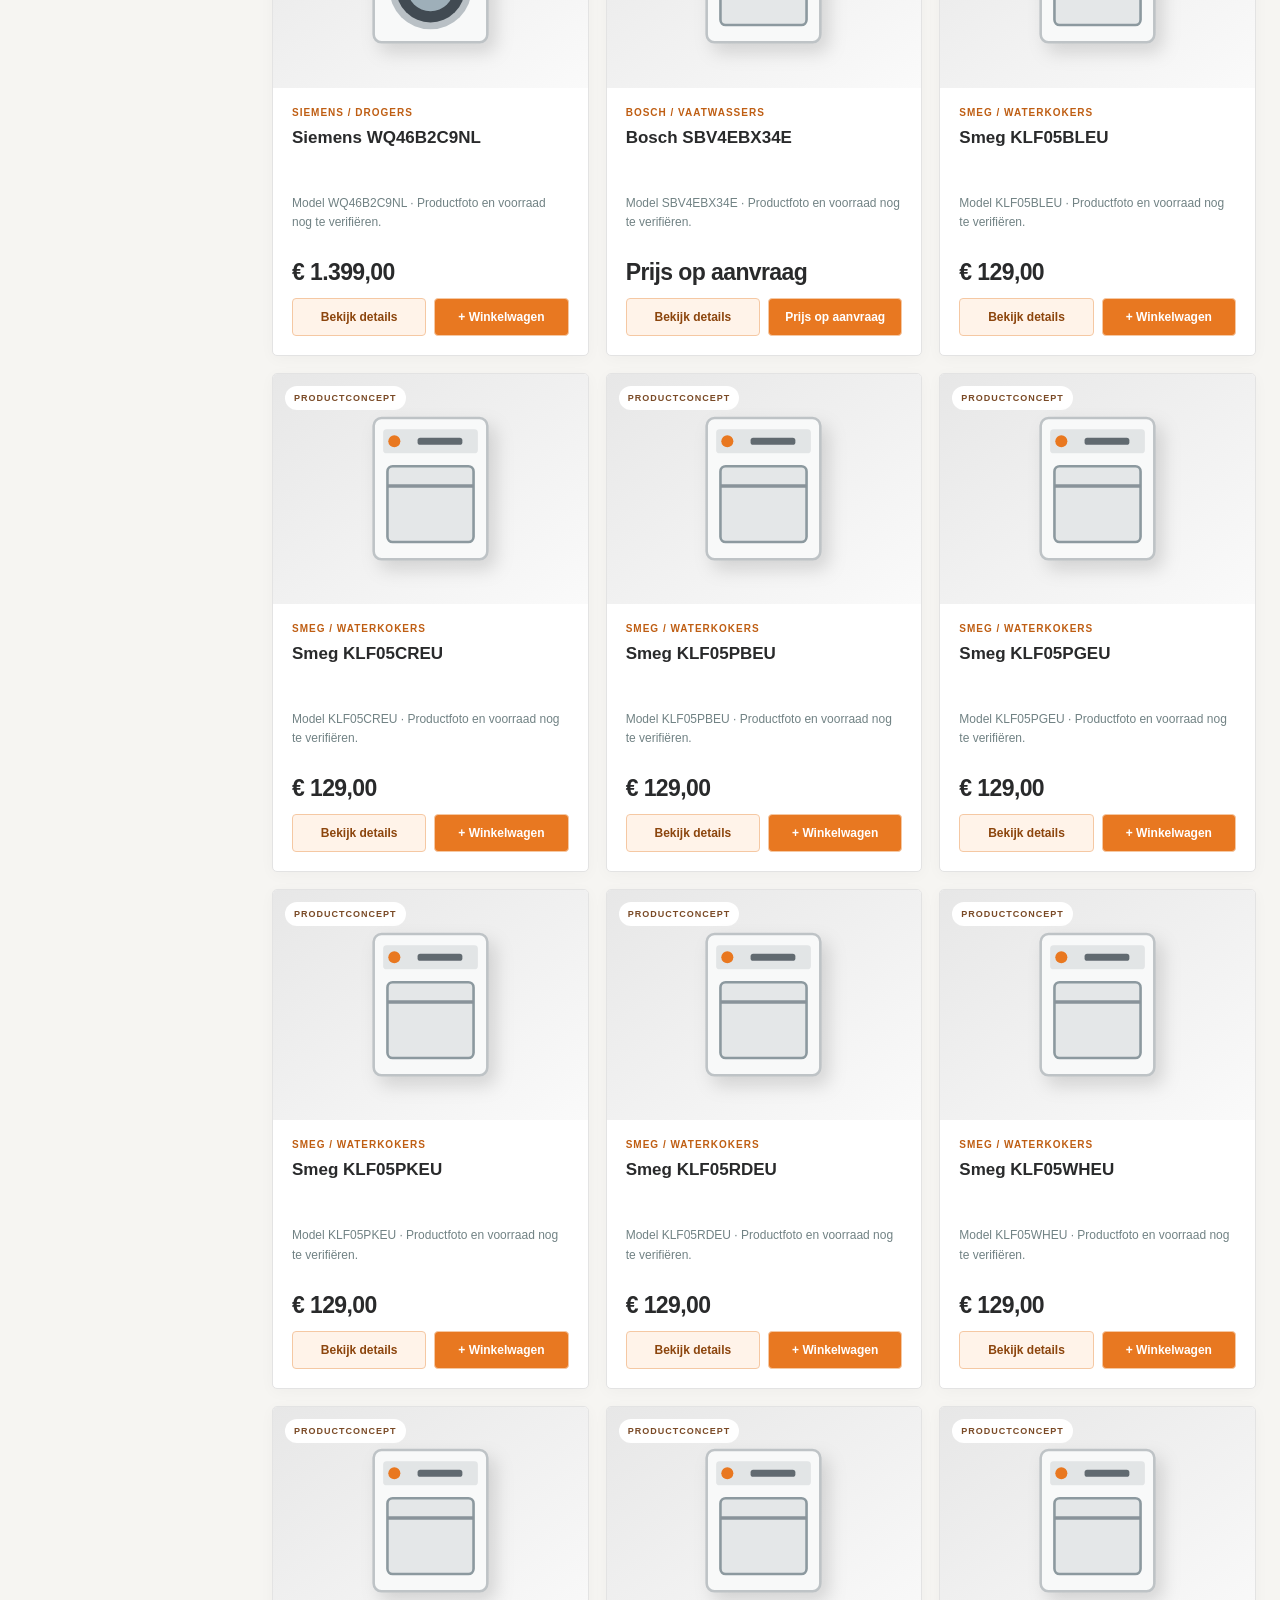
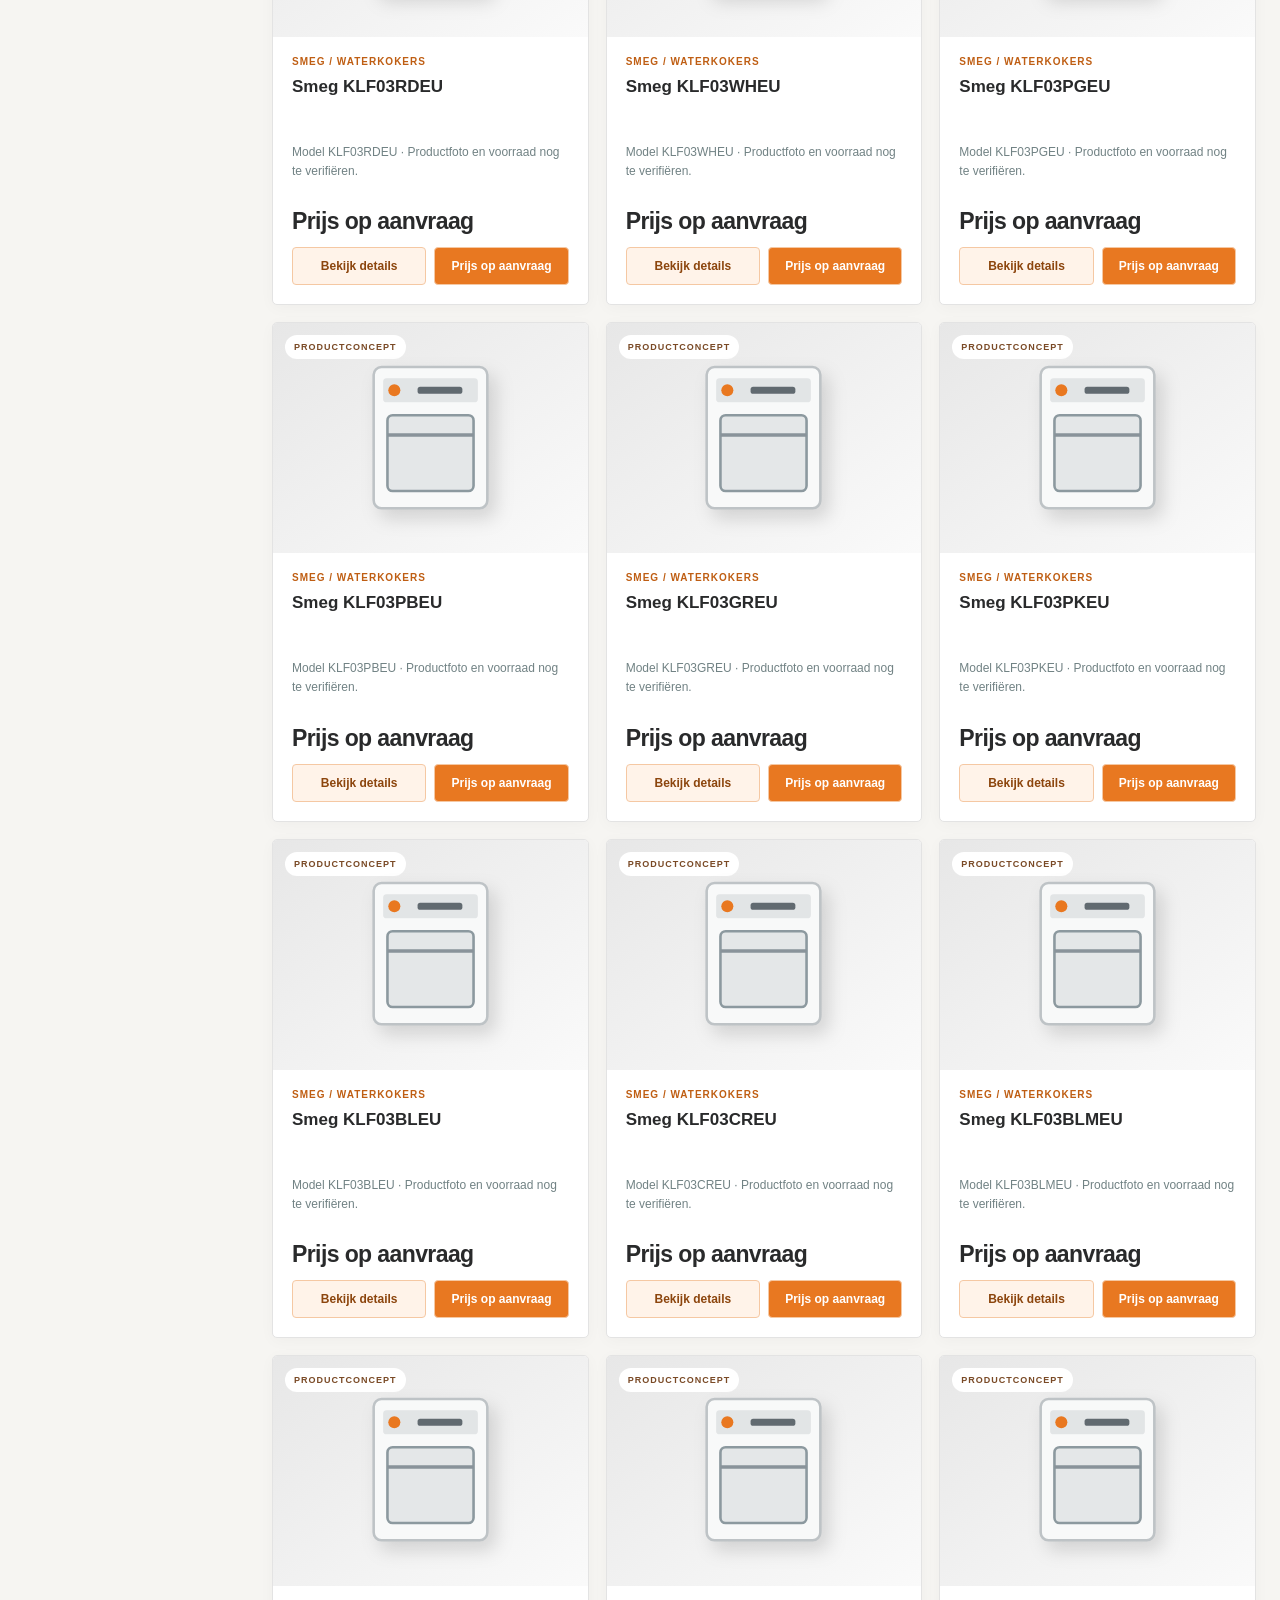
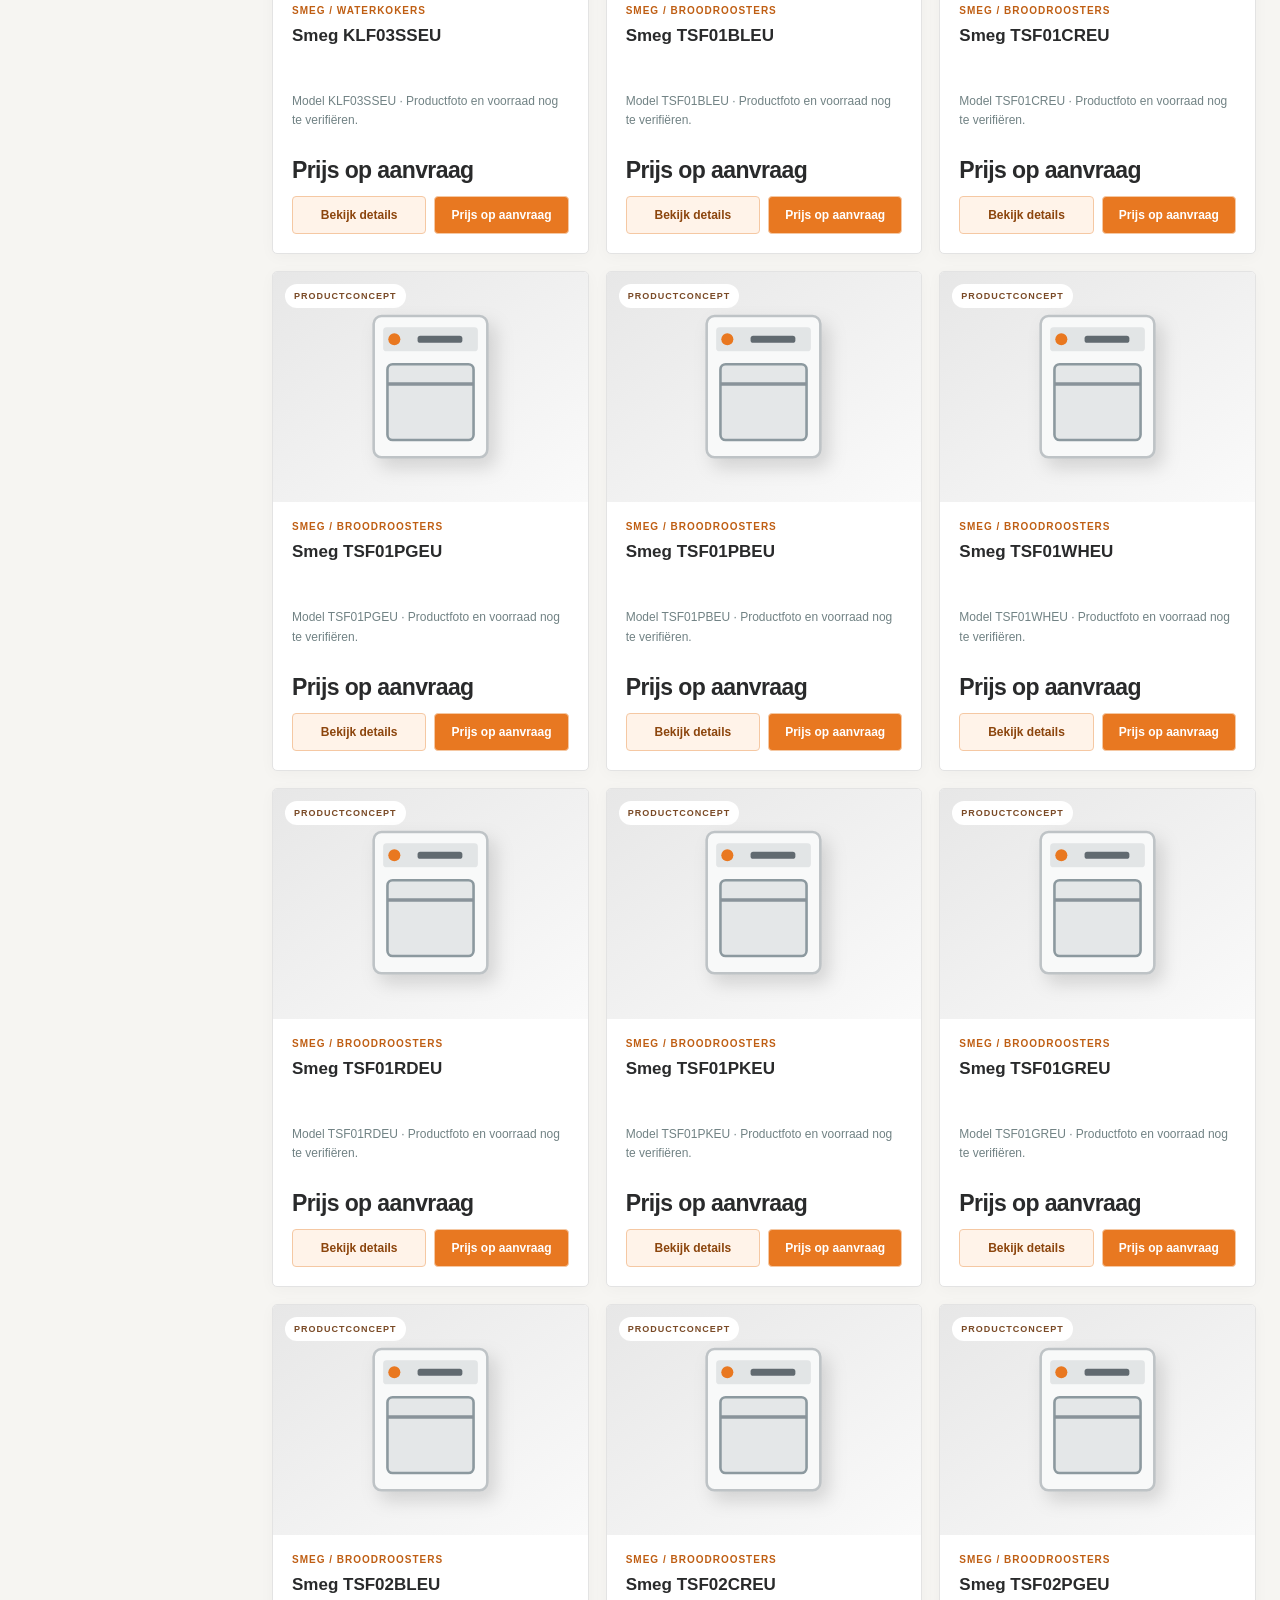
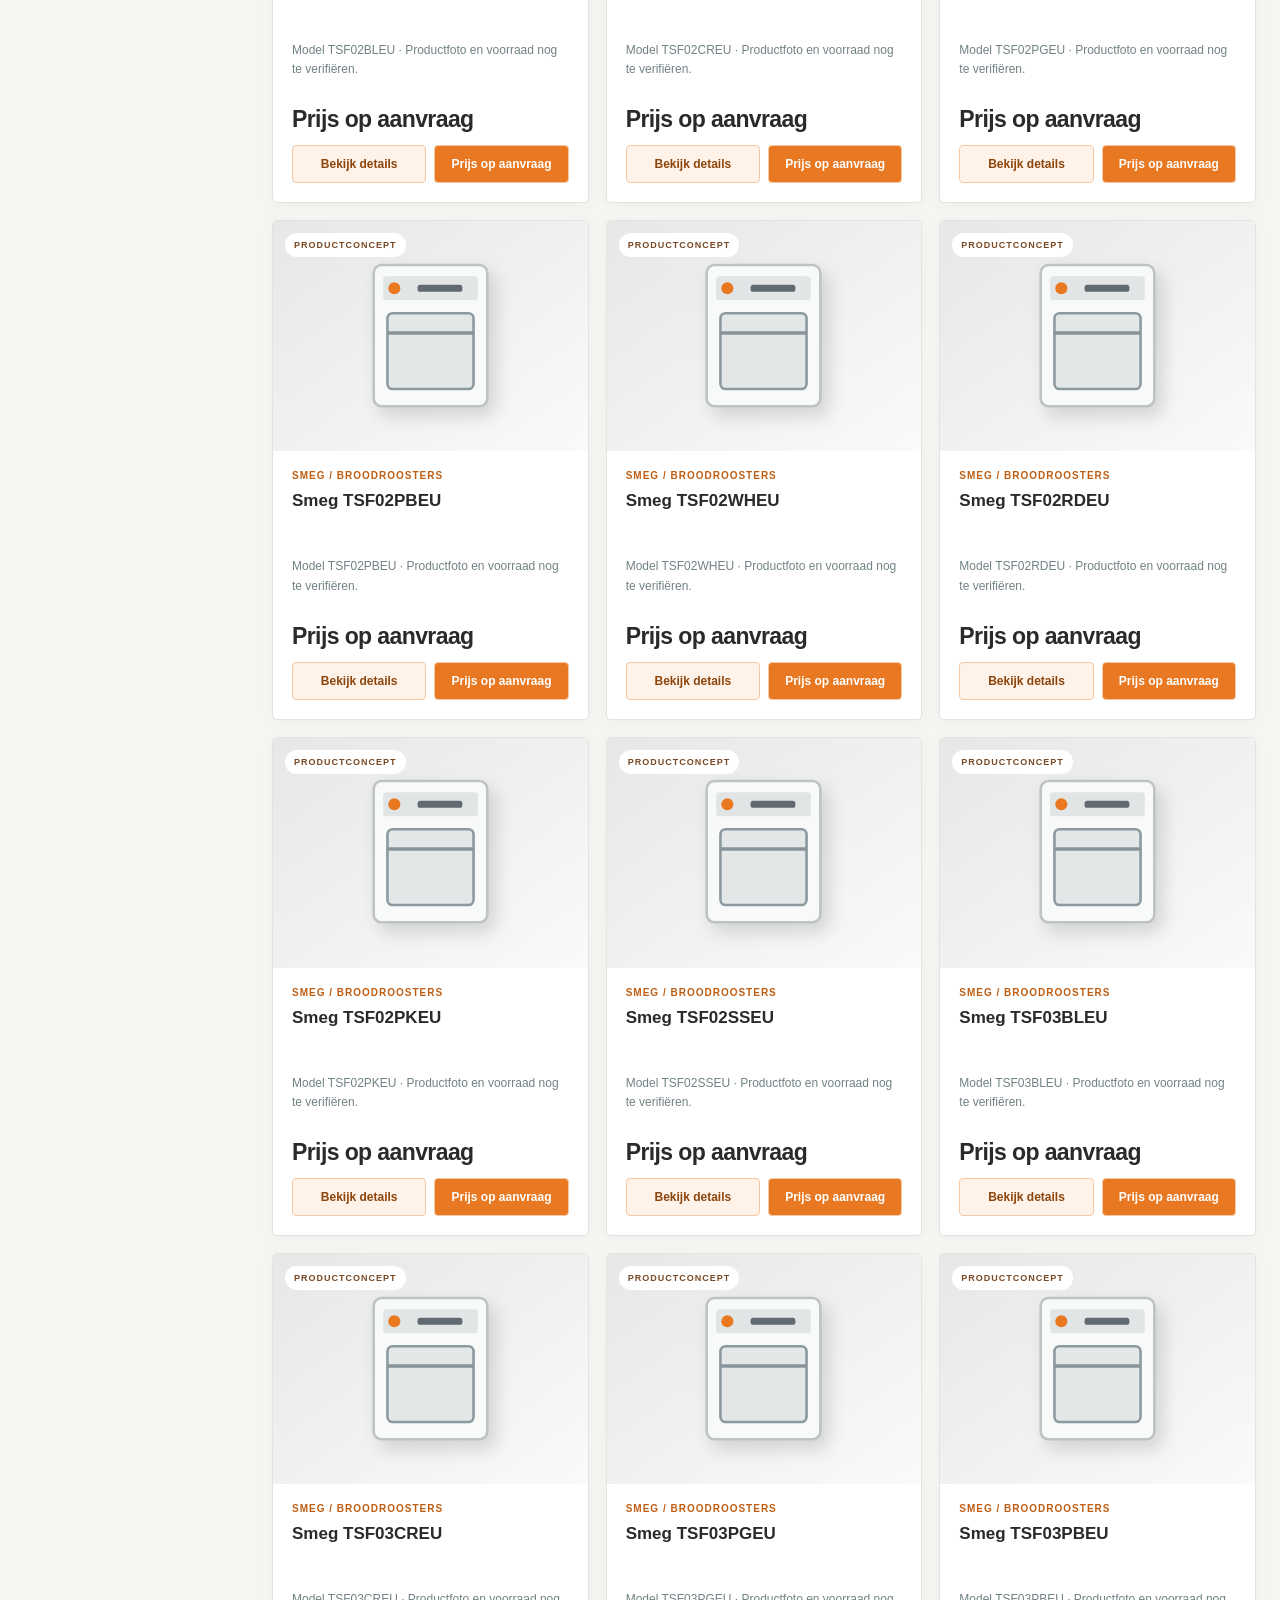
==== commit 3128e28b: "Anto premium retail identity: new homepage, universal product search and shop navigation" ====
--- a/assortiment/index.html
+++ b/assortiment/index.html
@@ -1 +1 @@
-<!doctype html><html lang="nl"><head><meta charset="utf-8"><meta name="viewport" content="width=device-width,initial-scale=1"><meta name="robots" content="noindex,nofollow"><meta name="theme-color" content="#34373b"><title>Assortiment | Anto Elektra concept · LJ Studio</title><meta name="description" content="Ontdek alle apparaten in de conceptwebshop."><link rel="icon" href="../assets/favicon.svg" type="image/svg+xml"><link rel="stylesheet" href="../assets/style.css?v=8"></head><body><div class="top">ONAFHANKELIJKE LJ STUDIO-CONCEPTDEMO · GEEN OFFICIËLE WEBSHOP</div><header class="header"><div class="wrap head"><a class="brand" href="../index.html" aria-label="Anto Elektra concept, home">ANTO<span> ELEKTRA.</span></a><nav class="site-nav" id="site-nav" aria-label="Hoofdnavigatie"><a href="../index.html" >Home</a><a href="../assortiment/index.html" aria-current="page">Assortiment</a><a href="../index.html#acties">Acties</a><a href="../service.html" >Service</a><a href="../index.html#contact">Contact</a></nav><div class="header-controls"><button type="button" class="cart-btn" data-open-cart aria-label="Open winkelwagen"><svg viewBox="0 0 24 24" width="23" height="23" fill="none" stroke="currentColor" stroke-width="1.9" stroke-linecap="round" stroke-linejoin="round" aria-hidden="true"><circle cx="9" cy="21" r="1"/><circle cx="20" cy="21" r="1"/><path d="M1 2h3l2.4 12.3a2 2 0 0 0 2 1.7H20a2 2 0 0 0 2-1.6L23 7H5"/></svg><span class="cart-label">Winkelwagen</span><span class="header-cart-count" data-cart-count hidden>0</span></button><button class="menu-toggle" type="button" aria-label="Menu openen" aria-controls="site-nav" aria-expanded="false"><svg viewBox="0 0 24 24" width="23" height="23" fill="none" stroke="currentColor" stroke-width="2" stroke-linecap="round"><path d="M4 6h16M4 12h16M4 18h16"/></svg></button></div></div></header><main><section class="subhero"><div class="wrap"><div class="eyebrow">Assortiment</div><h1>Ontdek alle artikelen.</h1><p>Bekijk het assortiment en vergelijk de modellen. Prijzen en beschikbaarheid zijn indicatief.</p></div></section><section class="section"><div class="wrap"><h2>Shop per categorie.</h2><div class="category-tiles"><a class="category-tile" href="../assortiment/wasmachines/"><span class="tile-icon">◉</span><span class="tile-label">Wasmachines</span><small>Wassen met gemak</small><span class="tile-arrow" aria-hidden="true"><svg class="ui-arrow" viewBox="0 0 24 24" width="17" height="17" fill="none" stroke="currentColor" stroke-width="2" stroke-linecap="round" stroke-linejoin="round" aria-hidden="true"><path d="M5 12h14m-6-6 6 6-6 6"/></svg></span></a><a class="category-tile" href="../assortiment/drogers/"><span class="tile-icon">◎</span><span class="tile-label">Drogers</span><small>Slim en zuinig drogen</small><span class="tile-arrow" aria-hidden="true"><svg class="ui-arrow" viewBox="0 0 24 24" width="17" height="17" fill="none" stroke="currentColor" stroke-width="2" stroke-linecap="round" stroke-linejoin="round" aria-hidden="true"><path d="M5 12h14m-6-6 6 6-6 6"/></svg></span></a><a class="category-tile" href="../assortiment/vaatwassers/"><span class="tile-icon">▤</span><span class="tile-label">Vaatwassers</span><small>Een schone vaat</small><span class="tile-arrow" aria-hidden="true"><svg class="ui-arrow" viewBox="0 0 24 24" width="17" height="17" fill="none" stroke="currentColor" stroke-width="2" stroke-linecap="round" stroke-linejoin="round" aria-hidden="true"><path d="M5 12h14m-6-6 6 6-6 6"/></svg></span></a><a class="category-tile" href="../assortiment/waterkokers/"><span class="tile-icon">◕</span><span class="tile-label">Waterkokers</span><small>Voor ieder theemoment</small><span class="tile-arrow" aria-hidden="true"><svg class="ui-arrow" viewBox="0 0 24 24" width="17" height="17" fill="none" stroke="currentColor" stroke-width="2" stroke-linecap="round" stroke-linejoin="round" aria-hidden="true"><path d="M5 12h14m-6-6 6 6-6 6"/></svg></span></a><a class="category-tile" href="../assortiment/broodroosters/"><span class="tile-icon">▥</span><span class="tile-label">Broodroosters</span><small>Een goede start</small><span class="tile-arrow" aria-hidden="true"><svg class="ui-arrow" viewBox="0 0 24 24" width="17" height="17" fill="none" stroke="currentColor" stroke-width="2" stroke-linecap="round" stroke-linejoin="round" aria-hidden="true"><path d="M5 12h14m-6-6 6 6-6 6"/></svg></span></a><a class="category-tile" href="../assortiment/citruspersen/"><span class="tile-icon">◌</span><span class="tile-label">Citruspersen</span><small>Vers geperst</small><span class="tile-arrow" aria-hidden="true"><svg class="ui-arrow" viewBox="0 0 24 24" width="17" height="17" fill="none" stroke="currentColor" stroke-width="2" stroke-linecap="round" stroke-linejoin="round" aria-hidden="true"><path d="M5 12h14m-6-6 6 6-6 6"/></svg></span></a></div></div></section><section class="section" id="producten" data-root="../" data-catalog-data="../data/products.json" data-category-slug=""><div class="wrap"><div class="eyebrow" >Slim winkelen begint hier</div><h2>Alle artikelen</h2><p class="muted">Bekijk modellen, vergelijk categorieën en probeer de interactieve winkelwagen.</p><div class="layout"><aside class="filters"><div><label for="search">Zoek op merk of model</label><input id="search" type="search" placeholder="Bijv. Bosch of WQJ"></div><div><label for="category">Categorie</label><select id="category"><option value="">Alle categorieën</option><option>Wasmachines</option><option>Drogers</option><option>Vaatwassers</option></select></div><div><label for="brand">Merk</label><select id="brand"><option value="">Alle merken</option><option>Bosch</option><option>Siemens</option><option>Miele</option></select></div><div><label for="max-price">Maximale prijs</label><select id="max-price"><option value="">Alle prijzen</option><option value="800">Tot €800</option><option value="1000">Tot €1.000</option><option value="1500">Tot €1.500</option><option value="2500">Tot €2.500</option></select></div></aside><div><div class="catalog-top"><strong id="result-count">Producten laden…</strong><select id="sort" aria-label="Sorteren"><option value="default">Aanbevolen</option><option value="asc">Prijs laag–hoog</option><option value="desc">Prijs hoog–laag</option><option value="name">Naam A–Z</option></select></div><div class="cards" id="product-grid"></div><p id="empty" hidden>Geen producten gevonden. Pas je filters aan.</p></div></div></div></section><div class="notice"><div class="wrap">Conceptdemo · Er kunnen geen echte bestellingen worden geplaatst.</div></div></main><footer class="foot" id="contact"><div class="wrap"><strong>Anto Elektra · concept door LJ Studio</strong><p>Onafhankelijke conceptdemo. Niet de officiële website van Anto Elektra. Geen echte bestellingen of betalingen.</p><p><a href="../privacy.html">Privacy en cookies</a> · <button type="button" data-cookie-settings class="cookie-link">Cookievoorkeuren wijzigen</button></p></div></footer><div id="cart-backdrop" class="drawer-backdrop" hidden></div><aside id="cart-drawer" class="drawer" role="dialog" aria-modal="true" aria-label="Winkelwagen" hidden><div class="drawer-head"><h2>Jouw winkelwagen</h2><button type="button" id="cart-close" aria-label="Sluit winkelwagen">✕</button></div><p class="muted">Demonstratie · afrekenen uitgeschakeld</p><div id="cart-lines" aria-live="polite"></div><div class="progress"><span id="shipping-progress" style="width:0"></span></div><p id="shipping-message" class="muted"></p><div class="totals" id="totals"></div><button type="button" class="primary" disabled style="width:100%;opacity:.65">Afrekenen niet beschikbaar</button></aside><div class="detail-backdrop" id="detail-backdrop" hidden><section class="detail" role="dialog" aria-modal="true" aria-label="Productdetails" id="detail-content"></section></div><div class="cookie-banner" id="cookie-banner" role="region" aria-label="Cookiekeuze" hidden><div><strong>Jouw privacy</strong><p>Alleen noodzakelijke opslag voor je cookiekeuze. Optionele analytics uitsluitend na toestemming en configuratie. <a href="../privacy.html">Privacy en cookies</a>.</p></div><div class="cookie-actions"><button type="button" id="cookie-necessary">Alleen noodzakelijk</button><button type="button" id="cookie-accept">Alles toestaan</button></div></div><script src="../assets/config.js" defer></script><script src="../assets/consent.js" defer></script><script src="../assets/site.js?v=1" defer></script><script src="../assets/app.js?v=8" defer></script></body></html>+<!doctype html><html lang="nl"><head><meta charset="utf-8"><meta name="viewport" content="width=device-width,initial-scale=1"><meta name="robots" content="noindex,nofollow"><meta name="theme-color" content="#34373b"><title>Assortiment | Anto Elektra concept · LJ Studio</title><meta name="description" content="Ontdek alle apparaten in de conceptwebshop."><link rel="icon" href="../assets/favicon.svg" type="image/svg+xml"><link rel="stylesheet" href="../assets/style.css?v=20"></head><body><div class="top">ONAFHANKELIJKE LJ STUDIO-CONCEPTDEMO · GEEN OFFICIËLE WEBSHOP</div><header class="header"><div class="wrap head"><a class="brand" href="../index.html" aria-label="Anto Elektra concept, home">ANTO<span> ELEKTRA.</span></a><nav class="site-nav" id="site-nav" aria-label="Hoofdnavigatie"><a href="../index.html" >Home</a><a href="../assortiment/index.html" aria-current="page">Assortiment</a><a href="../index.html#acties">Acties</a><a href="../service.html" >Service</a><a href="../index.html#contact">Contact</a></nav><form class="premium-header-search" role="search" action="../assortiment/index.html" method="get"><label class="sr-only" for="global-search">Zoek merk of model</label><svg viewBox="0 0 24 24" width="20" height="20" fill="none" stroke="currentColor" stroke-width="2" stroke-linecap="round" aria-hidden="true"><circle cx="11" cy="11" r="7"/><path d="m16 16 5 5"/></svg><input id="global-search" name="q" type="search" placeholder="Zoek een merk of model..." autocomplete="off"><button type="submit" aria-label="Zoeken"><svg class="ui-arrow" viewBox="0 0 24 24" width="18" height="18" fill="none" stroke="currentColor" stroke-width="2" stroke-linecap="round" stroke-linejoin="round" aria-hidden="true"><path d="M5 12h14m-6-6 6 6-6 6"/></svg></button></form><div class="header-controls"><button type="button" class="cart-btn" data-open-cart aria-label="Open winkelwagen"><svg viewBox="0 0 24 24" width="23" height="23" fill="none" stroke="currentColor" stroke-width="1.9" stroke-linecap="round" stroke-linejoin="round" aria-hidden="true"><circle cx="9" cy="21" r="1"/><circle cx="20" cy="21" r="1"/><path d="M1 2h3l2.4 12.3a2 2 0 0 0 2 1.7H20a2 2 0 0 0 2-1.6L23 7H5"/></svg><span class="cart-label">Winkelwagen</span><span class="header-cart-count" data-cart-count hidden>0</span></button><button class="menu-toggle" type="button" aria-label="Menu openen" aria-controls="site-nav" aria-expanded="false"><svg viewBox="0 0 24 24" width="23" height="23" fill="none" stroke="currentColor" stroke-width="2" stroke-linecap="round"><path d="M4 6h16M4 12h16M4 18h16"/></svg></button></div></div></header><nav class="premium-departments" aria-label="Winkelcategorieën"><div class="wrap premium-departments-inner"><a href="../assortiment/index.html" class="premium-department-all">Alle apparaten <svg class="ui-arrow" viewBox="0 0 24 24" width="18" height="18" fill="none" stroke="currentColor" stroke-width="2" stroke-linecap="round" stroke-linejoin="round" aria-hidden="true"><path d="M5 12h14m-6-6 6 6-6 6"/></svg></a><a href="../assortiment/wasmachines/">Wasmachines</a><a href="../assortiment/drogers/">Drogers</a><a href="../assortiment/vaatwassers/">Vaatwassers</a><a href="../assortiment/waterkokers/">Waterkokers</a><a href="../assortiment/broodroosters/">Broodroosters</a><a href="../assortiment/citruspersen/">Citruspersen</a><a class="premium-department-service" href="../service.html">Hulp & service</a></div></nav><main><section class="subhero"><div class="wrap"><div class="eyebrow">Assortiment</div><h1>Ontdek alle artikelen.</h1><p>Bekijk het assortiment en vergelijk de modellen. Prijzen en beschikbaarheid zijn indicatief.</p></div></section><section class="section"><div class="wrap"><h2>Shop per categorie.</h2><div class="category-tiles"><a class="category-tile" href="../assortiment/wasmachines/"><span class="tile-icon" aria-hidden="true"><svg viewBox="0 0 24 24" width="22" height="22" fill="none" stroke="currentColor" stroke-width="1.8"><rect x="4" y="2" width="16" height="20" rx="2"/><path d="M4 7h16"/><circle cx="12" cy="14" r="5"/></svg></span><span class="tile-label">Wasmachines</span><small>Wassen met gemak</small><span class="tile-arrow" aria-hidden="true"><svg class="ui-arrow" viewBox="0 0 24 24" width="17" height="17" fill="none" stroke="currentColor" stroke-width="2" stroke-linecap="round" stroke-linejoin="round" aria-hidden="true"><path d="M5 12h14m-6-6 6 6-6 6"/></svg></span></a><a class="category-tile" href="../assortiment/drogers/"><span class="tile-icon" aria-hidden="true"><svg viewBox="0 0 24 24" width="22" height="22" fill="none" stroke="currentColor" stroke-width="1.8"><rect x="4" y="2" width="16" height="20" rx="2"/><path d="M4 7h16"/><circle cx="12" cy="14" r="5"/></svg></span><span class="tile-label">Drogers</span><small>Slim en zuinig drogen</small><span class="tile-arrow" aria-hidden="true"><svg class="ui-arrow" viewBox="0 0 24 24" width="17" height="17" fill="none" stroke="currentColor" stroke-width="2" stroke-linecap="round" stroke-linejoin="round" aria-hidden="true"><path d="M5 12h14m-6-6 6 6-6 6"/></svg></span></a><a class="category-tile" href="../assortiment/vaatwassers/"><span class="tile-icon" aria-hidden="true"><svg viewBox="0 0 24 24" width="22" height="22" fill="none" stroke="currentColor" stroke-width="1.8"><rect x="4" y="2" width="16" height="20" rx="2"/><path d="M4 7h16"/><circle cx="12" cy="14" r="5"/></svg></span><span class="tile-label">Vaatwassers</span><small>Een schone vaat</small><span class="tile-arrow" aria-hidden="true"><svg class="ui-arrow" viewBox="0 0 24 24" width="17" height="17" fill="none" stroke="currentColor" stroke-width="2" stroke-linecap="round" stroke-linejoin="round" aria-hidden="true"><path d="M5 12h14m-6-6 6 6-6 6"/></svg></span></a><a class="category-tile" href="../assortiment/waterkokers/"><span class="tile-icon" aria-hidden="true"><svg viewBox="0 0 24 24" width="22" height="22" fill="none" stroke="currentColor" stroke-width="1.8"><rect x="4" y="2" width="16" height="20" rx="2"/><path d="M4 7h16"/><circle cx="12" cy="14" r="5"/></svg></span><span class="tile-label">Waterkokers</span><small>Voor ieder theemoment</small><span class="tile-arrow" aria-hidden="true"><svg class="ui-arrow" viewBox="0 0 24 24" width="17" height="17" fill="none" stroke="currentColor" stroke-width="2" stroke-linecap="round" stroke-linejoin="round" aria-hidden="true"><path d="M5 12h14m-6-6 6 6-6 6"/></svg></span></a><a class="category-tile" href="../assortiment/broodroosters/"><span class="tile-icon" aria-hidden="true"><svg viewBox="0 0 24 24" width="22" height="22" fill="none" stroke="currentColor" stroke-width="1.8"><rect x="4" y="2" width="16" height="20" rx="2"/><path d="M4 7h16"/><circle cx="12" cy="14" r="5"/></svg></span><span class="tile-label">Broodroosters</span><small>Een goede start</small><span class="tile-arrow" aria-hidden="true"><svg class="ui-arrow" viewBox="0 0 24 24" width="17" height="17" fill="none" stroke="currentColor" stroke-width="2" stroke-linecap="round" stroke-linejoin="round" aria-hidden="true"><path d="M5 12h14m-6-6 6 6-6 6"/></svg></span></a><a class="category-tile" href="../assortiment/citruspersen/"><span class="tile-icon" aria-hidden="true"><svg viewBox="0 0 24 24" width="22" height="22" fill="none" stroke="currentColor" stroke-width="1.8"><rect x="4" y="2" width="16" height="20" rx="2"/><path d="M4 7h16"/><circle cx="12" cy="14" r="5"/></svg></span><span class="tile-label">Citruspersen</span><small>Vers geperst</small><span class="tile-arrow" aria-hidden="true"><svg class="ui-arrow" viewBox="0 0 24 24" width="17" height="17" fill="none" stroke="currentColor" stroke-width="2" stroke-linecap="round" stroke-linejoin="round" aria-hidden="true"><path d="M5 12h14m-6-6 6 6-6 6"/></svg></span></a></div></div></section><section class="section" id="producten" data-root="../" data-catalog-data="../data/products.json" data-category-slug=""><div class="wrap"><div class="eyebrow">DE COLLECTIE</div><h2>Alle artikelen</h2><p class="muted">Vergelijk modellen, filter op merk en ontdek de apparaten in ons conceptassortiment.</p><div class="premium-filter-mobile"><button type="button" id="filter-toggle" aria-controls="catalog-filters" aria-expanded="false">Filters tonen <svg class="ui-arrow" viewBox="0 0 24 24" width="18" height="18" fill="none" stroke="currentColor" stroke-width="2" stroke-linecap="round" stroke-linejoin="round" aria-hidden="true"><path d="M5 12h14m-6-6 6 6-6 6"/></svg></button><button type="button" id="clear-filters">Wis filters</button></div><div class="layout"><aside class="filters" id="catalog-filters"><div><label for="search">Zoek op merk of model</label><input id="search" type="search" placeholder="Bijv. Bosch of WQJ"></div><div><label for="category">Categorie</label><select id="category"><option value="">Alle categorieën</option><option>Wasmachines</option><option>Drogers</option><option>Vaatwassers</option></select></div><div><label for="brand">Merk</label><select id="brand"><option value="">Alle merken</option><option>Bosch</option><option>Siemens</option><option>Miele</option></select></div><div><label for="max-price">Maximale prijs</label><select id="max-price"><option value="">Alle prijzen</option><option value="800">Tot €800</option><option value="1000">Tot €1.000</option><option value="1500">Tot €1.500</option><option value="2500">Tot €2.500</option></select></div></aside><div><div class="catalog-top"><strong id="result-count">Producten laden…</strong><select id="sort" aria-label="Sorteren"><option value="default">Aanbevolen</option><option value="asc">Prijs laag–hoog</option><option value="desc">Prijs hoog–laag</option><option value="name">Naam A–Z</option></select></div><div class="cards" id="product-grid" aria-live="polite"></div><p id="empty" hidden>Geen producten gevonden. Pas je filters aan.</p></div></div></div></section><div class="notice"><div class="wrap">Conceptdemo · Er kunnen geen echte bestellingen worden geplaatst.</div></div></main><footer class="foot" id="contact"><div class="wrap"><strong>Anto Elektra · concept door LJ Studio</strong><p>Onafhankelijke conceptdemo. Niet de officiële website van Anto Elektra. Geen echte bestellingen of betalingen.</p><p><a href="../privacy.html">Privacy en cookies</a> · <button type="button" data-cookie-settings class="cookie-link">Cookievoorkeuren wijzigen</button></p></div></footer><div id="cart-backdrop" class="drawer-backdrop" hidden></div><aside id="cart-drawer" class="drawer" role="dialog" aria-modal="true" aria-label="Winkelwagen" hidden><div class="drawer-head"><h2>Jouw winkelwagen</h2><button type="button" id="cart-close" aria-label="Sluit winkelwagen">✕</button></div><p class="muted">Demonstratie · afrekenen uitgeschakeld</p><div id="cart-lines" aria-live="polite"></div><div class="progress"><span id="shipping-progress" style="width:0"></span></div><p id="shipping-message" class="muted"></p><div class="totals" id="totals"></div><button type="button" class="primary" disabled style="width:100%;opacity:.65">Afrekenen niet beschikbaar</button></aside><div class="detail-backdrop" id="detail-backdrop" hidden><section class="detail" role="dialog" aria-modal="true" aria-label="Productdetails" id="detail-content"></section></div><div class="cookie-banner" id="cookie-banner" role="region" aria-label="Cookiekeuze" hidden><div><strong>Jouw privacy</strong><p>Alleen noodzakelijke opslag voor je cookiekeuze. Optionele analytics uitsluitend na toestemming en configuratie. <a href="../privacy.html">Privacy en cookies</a>.</p></div><div class="cookie-actions"><button type="button" id="cookie-necessary">Alleen noodzakelijk</button><button type="button" id="cookie-accept">Alles toestaan</button></div></div><script src="../assets/config.js" defer></script><script src="../assets/consent.js" defer></script><script src="../assets/site.js?v=1" defer></script><script src="../assets/app.js?v=20" defer></script></body></html>
--- a/assets/style.css
+++ b/assets/style.css
@@ -11,3 +11,9 @@
 
 /* Retail product-first improvements */
 .retail-bestsellers{padding:72px max(24px,calc((100vw - 1200px)/2));background:#fff}.retail-product-feature{display:grid;grid-template-columns:repeat(3,minmax(0,1fr));gap:14px}.retail-featured-product{background:#f5f4f1;min-height:380px;padding:23px;display:flex;flex-direction:column;position:relative;transition:background .2s,transform .2s}.retail-featured-product:hover{background:#f0e8df;transform:translateY(-3px)}.retail-featured-product .feature-index{font-size:10px;color:#d46a1a;letter-spacing:1.4px;font-weight:900}.retail-featured-product .feature-product-art{height:245px;display:grid;place-items:center}.retail-featured-product .feature-product-art svg{width:150px;height:170px;filter:drop-shadow(10px 12px 12px #0002)}.retail-featured-product strong{font:400 30px Georgia,serif}.retail-featured-product>span:last-child{font-size:12px;margin-top:10px;color:#bd5b10;font-weight:900}.catalog-top{padding:16px 0;border-bottom:1px solid #ddd;margin-bottom:20px}.product{border-radius:5px;box-shadow:0 3px 15px #00000008;transition:box-shadow .2s,transform .2s}.product:hover{box-shadow:0 10px 28px #00000012;transform:translateY(-2px)}.product-art{height:230px}.product-art svg{width:155px;height:175px;filter:drop-shadow(7px 9px 9px #0002)}.product-body h3{font-size:17px;line-height:1.4;min-height:48px}.product-actions button{border-radius:4px}.product-actions button.add{background:#e87821;color:#fff}.header-cart-count{display:grid;place-items:center;min-width:20px;height:20px;border-radius:50%;background:#2e3235;color:white;font-size:10px}.header-cart-count[hidden]{display:none}.cart-opened{overflow:hidden}.drawer{z-index:35}.drawer-backdrop{z-index:34}.detail-backdrop{z-index:40}.service-grid .service-card{border-radius:5px}.category-tile{border-radius:5px}.filters{border-radius:5px}.catalog-top select{background:#fff}.subhero{padding:58px 0}.subhero h1{font-family:Georgia,serif;font-weight:400}.back-to-top{z-index:25}@media(max-width:950px){.retail-bestsellers{padding:55px 28px}.retail-featured-product{min-height:315px;padding:16px}.retail-featured-product .feature-product-art{height:190px}.retail-featured-product .feature-product-art svg{width:125px}}@media(max-width:600px){.retail-bestsellers{padding:45px 16px}.retail-product-feature{grid-template-columns:1fr 1fr;gap:9px}.retail-featured-product{min-height:255px;padding:13px}.retail-featured-product .feature-product-art{height:150px}.retail-featured-product .feature-product-art svg{width:110px;height:130px}.retail-featured-product strong{font-size:22px}.retail-featured-product:nth-child(3){grid-column:1/-1;min-height:190px}.retail-featured-product:nth-child(3) .feature-product-art{height:110px}.product-art{height:155px}.product-art svg{width:100px;height:120px}.product-body h3{font-size:13px;min-height:38px}.header-cart-count{position:absolute;top:-4px;right:42px}.header-controls{position:relative}}
+
+/* Masterprompt 3.0: SVG arrows, no font/emoji arrow glyphs */
+.ui-arrow{display:inline-block;vertical-align:middle;flex:none;width:1.15em;height:1.15em;stroke:currentColor;overflow:visible}.retail-button,.retail-text-link,.retail-section-heading>a,.retail-featured-product>span:last-child,.retail-offer-list a span:last-child,.promo-card a{display:inline-flex;align-items:center;gap:7px}.retail-category-arrow .ui-arrow,.tile-arrow .ui-arrow{width:24px;height:24px}.retail-category-arrow,.tile-arrow{display:flex;align-items:center;justify-content:flex-end}.retail-featured-product>span:last-child .ui-arrow{width:15px;height:15px}.detail a .ui-arrow{width:15px;height:15px}.ui-arrow-external{width:1.05em;height:1.05em}@media(max-width:600px){.retail-category-arrow .ui-arrow,.tile-arrow .ui-arrow{width:19px;height:19px}}
+
+/* Premium animated service experience - accessible progressive enhancement */
+.service-hero-new{background:#f0eeea;overflow:hidden}.service-hero-layout{display:grid;grid-template-columns:1.15fr .85fr;min-height:590px;align-items:center;gap:30px}.service-overline{font-size:11px;letter-spacing:2.4px;font-weight:900;color:#d46a19}.service-hero-new h1{font:400 clamp(54px,6.5vw,98px)/1.03 Georgia,serif;letter-spacing:-4px;margin:27px 0}.service-hero-new h1 em,.service-intro h2 em,.service-outro h2 em{color:#e77721;font-weight:400}.service-hero-new p{max-width:520px;font-size:16px;line-height:1.9;color:#666}.service-hero-link{display:inline-flex;gap:16px;align-items:center;border-bottom:1px solid #292a2b;padding:14px 0;font-size:13px;font-weight:900;margin-top:24px}.service-hero-link svg,.service-contact-primary svg,.service-contact-secondary svg{flex-shrink:0}.service-hero-visual{min-height:470px;display:grid;place-items:center;position:relative;isolation:isolate}.service-orbit{position:absolute;border:1px solid #d3c6bb;border-radius:50%;aspect-ratio:1}.service-orbit-one{width:315px;animation:service-spin 35s linear infinite}.service-orbit-two{width:440px;border-style:dashed;opacity:.65;animation:service-spin 65s linear infinite reverse}.service-hero-core{width:210px;height:210px;background:#e77721;color:#fff;border-radius:50%;display:grid;place-items:center;box-shadow:0 22px 65px #e777213b;animation:service-float 5s ease-in-out infinite}.service-orbit-label{position:absolute;font-size:11px;font-weight:900;letter-spacing:1.5px;background:#fff;padding:12px 16px;box-shadow:0 7px 24px #0000000b}.service-orbit-label-a{top:14%;left:6%}.service-orbit-label-b{top:28%;right:0}.service-orbit-label-c{bottom:13%;left:10%}.service-experience{padding:105px 0;background:#fff}.service-intro{display:grid;grid-template-columns:1.3fr .7fr;gap:50px;align-items:end;margin-bottom:50px}.service-intro h2,.service-outro h2{font:400 clamp(43px,5vw,76px)/1.1 Georgia,serif;letter-spacing:-2.8px;margin:20px 0 0}.service-intro p{font-size:15px;line-height:1.9;color:#6c6b6a;max-width:360px}.service-progress{height:3px;background:#ece8e4;overflow:hidden;margin-bottom:15px}.service-progress-fill{display:block;width:0;height:100%;background:#e77721;transition:width .2s linear}.service-step{display:grid;grid-template-columns:105px 1fr;border-bottom:1px solid #e4e0dc}.service-step-index{padding-top:41px;color:#c76a26;font:400 25px Georgia,serif}.service-step-trigger{width:100%;display:grid;grid-template-columns:90px 1fr 48px;align-items:center;text-align:left;gap:15px;padding:31px 0;border:0;background:transparent;color:#292a2b}.service-step-icon{width:67px;height:67px;display:grid;place-items:center;background:#f7f3ef;color:#d97020;border-radius:50%;transition:background .25s,color .25s,transform .25s}.service-step-trigger:hover .service-step-icon,.service-step-trigger[aria-expanded=true] .service-step-icon{background:#e77721;color:#fff;transform:scale(1.05)}.service-step-titles{display:flex;flex-direction:column;gap:8px}.service-step-label{font-size:10px;letter-spacing:1.6px;font-weight:900;color:#b75c1c}.service-step-titles strong{font:400 clamp(28px,3.1vw,45px)/1.1 Georgia,serif;letter-spacing:-1.2px}.service-step-subtitle{font-size:13px;color:#777}.service-step-toggle{width:40px;height:40px;border:1px solid #d9d5d1;border-radius:50%;display:grid;place-items:center;transition:transform .3s,background .3s}.service-step-trigger[aria-expanded=true] .service-step-toggle{transform:rotate(45deg);background:#303235;color:#fff}.service-step-panel{padding:0 70px 30px 105px}.service-step-panel-inner{max-width:660px;animation:service-panel-in .35s ease both}.service-step-panel p{font-size:15px;line-height:1.9;color:#606265;margin:0 0 19px}.service-step-tags{display:flex;gap:8px;flex-wrap:wrap}.service-step-tags span{font-size:11px;font-weight:800;padding:9px 12px;background:#f5f2ef;color:#92521f}.service-journey-end{text-align:center;padding:55px 15px 0}.service-end-dot{display:block;width:12px;height:12px;background:#e77721;border-radius:50%;margin:0 auto 22px}.service-journey-end strong{font:400 27px Georgia,serif}.service-journey-end p{font-size:13px;color:#777}.service-outro{background:#303235;color:white;padding:85px 0}.service-outro-layout{display:grid;grid-template-columns:1fr .8fr;align-items:center;gap:50px}.service-outro p{color:#c9c9c9;line-height:1.8;max-width:470px}.service-outro-actions{display:flex;flex-direction:column;gap:12px}.service-contact-primary,.service-contact-secondary{padding:21px 23px;display:flex;justify-content:space-between;align-items:center;font-weight:900;font-size:13px;gap:15px}.service-contact-primary{background:#e77721;color:#fff}.service-contact-secondary{border:1px solid #858585;color:#fff}.service-disclaimer{padding-top:23px;padding-bottom:25px}.service-disclaimer p{font-size:11px;line-height:1.7;color:#777}.service-reveal{opacity:1;transform:none}.service-motion .service-reveal{opacity:0;transform:translateY(30px);transition:opacity .75s ease,transform .75s cubic-bezier(.2,.75,.2,1);transition-delay:calc(var(--step,0)*55ms)}.service-motion .service-reveal.is-visible{opacity:1;transform:none}@keyframes service-spin{to{transform:rotate(360deg)}}@keyframes service-float{50%{transform:translateY(-12px)}}@keyframes service-panel-in{from{opacity:0;transform:translateY(-9px)}to{opacity:1;transform:none}}@media(max-width:900px){.service-hero-layout{grid-template-columns:1fr 1fr;min-height:500px}.service-hero-visual{min-height:350px}.service-orbit-one{width:230px}.service-orbit-two{width:330px}.service-hero-core{width:150px;height:150px}.service-hero-core svg{width:85px}.service-intro{grid-template-columns:1fr}.service-outro-layout{grid-template-columns:1fr}}@media(max-width:650px){.service-hero-layout{grid-template-columns:1fr;gap:0;padding-top:54px}.service-hero-new h1{font-size:clamp(47px,11vw,66px);letter-spacing:-2.5px}.service-hero-new p{font-size:14px}.service-hero-visual{min-height:290px}.service-orbit-one{width:215px}.service-orbit-two{width:290px}.service-hero-core{width:135px;height:135px}.service-orbit-label{font-size:9px;padding:9px 10px}.service-orbit-label-a{left:0}.service-orbit-label-b{right:0}.service-experience{padding:58px 0}.service-intro{gap:10px;margin-bottom:28px}.service-intro h2,.service-outro h2{font-size:clamp(38px,9vw,55px);letter-spacing:-2px}.service-step{grid-template-columns:38px 1fr}.service-step-index{font-size:15px;padding-top:35px}.service-step-trigger{grid-template-columns:47px 1fr 33px;gap:8px;padding:22px 0}.service-step-icon{width:42px;height:42px}.service-step-icon svg{width:23px;height:23px}.service-step-titles strong{font-size:clamp(23px,6vw,31px)}.service-step-subtitle{font-size:11px}.service-step-toggle{width:30px;height:30px}.service-step-toggle svg{width:17px;height:17px}.service-step-panel{padding:0 0 24px 0}.service-step-panel p{font-size:13px}.service-outro{padding:60px 0}.service-journey-end strong{font-size:23px}}@media(prefers-reduced-motion:reduce){.service-orbit,.service-hero-core{animation:none!important}.service-motion .service-reveal{opacity:1;transform:none;transition:none}.service-step-panel-inner{animation:none}.service-step-icon,.service-step-toggle{transition:none}}
